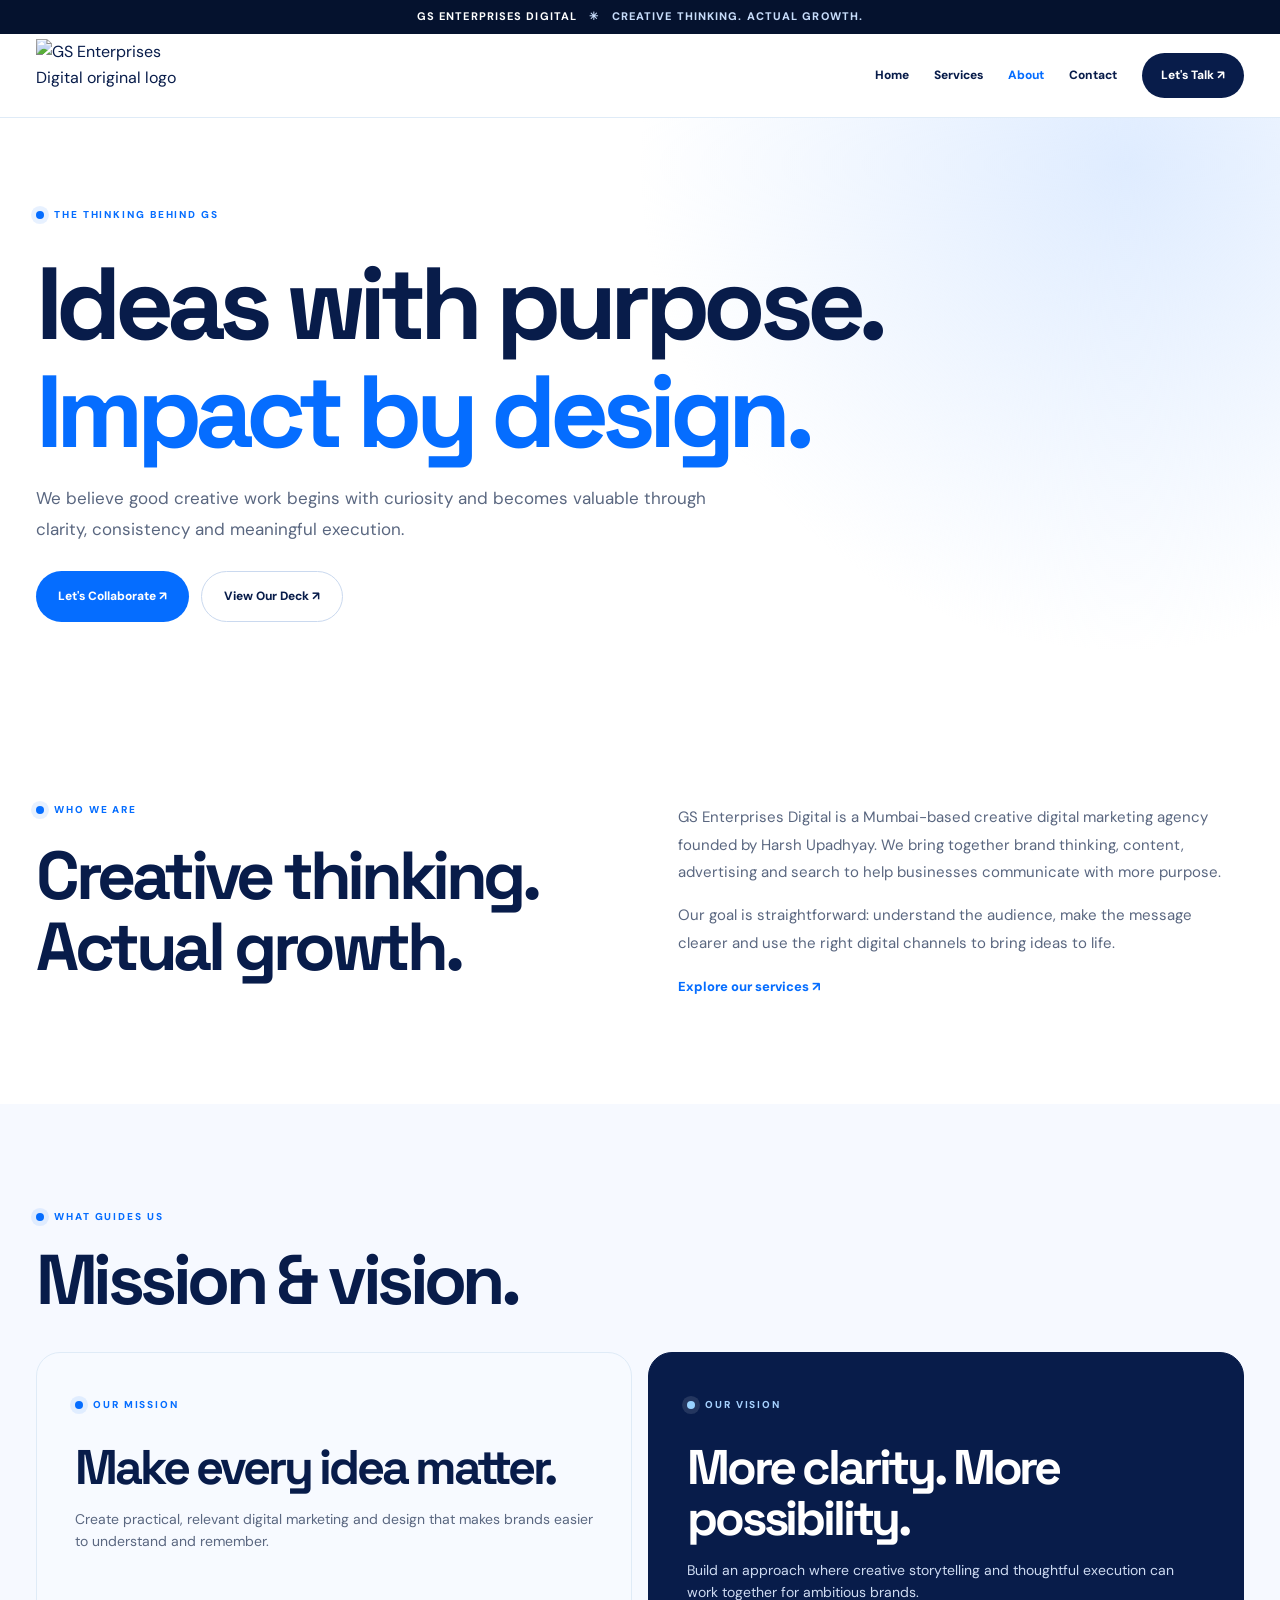
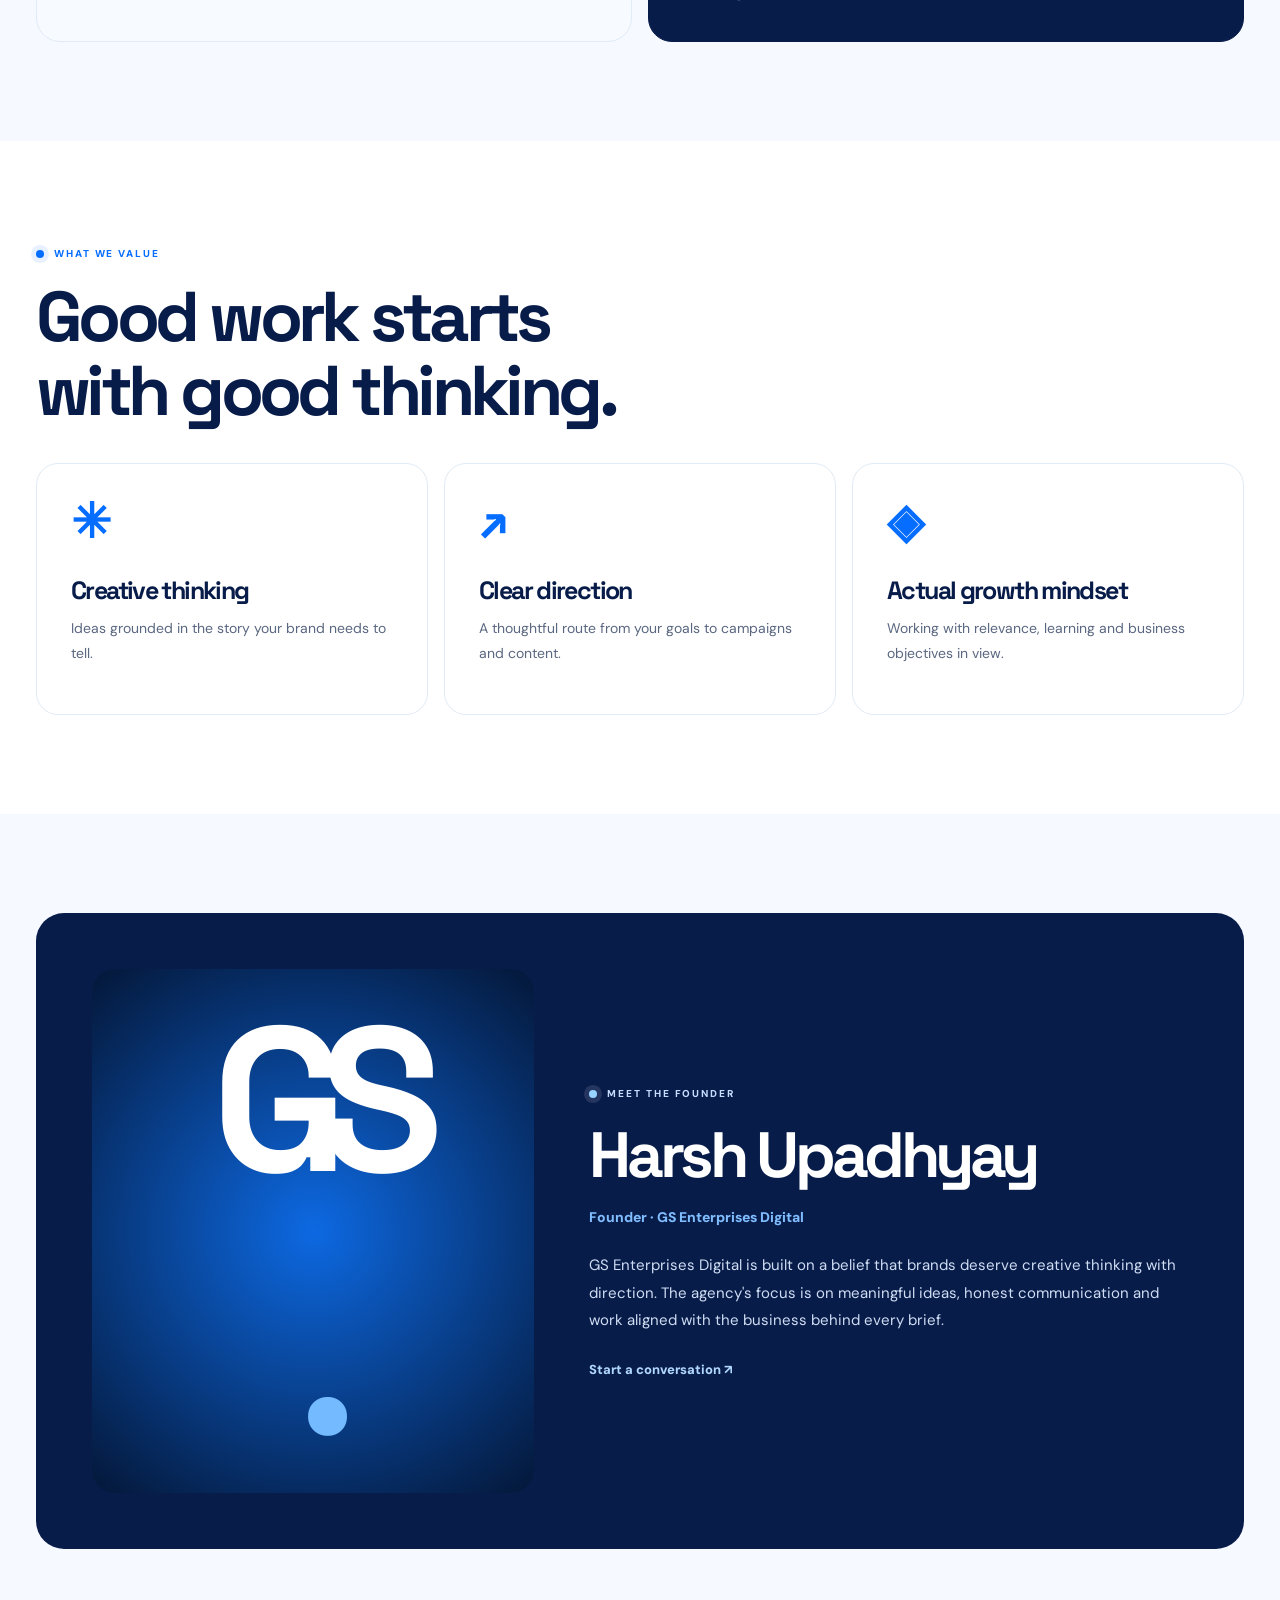
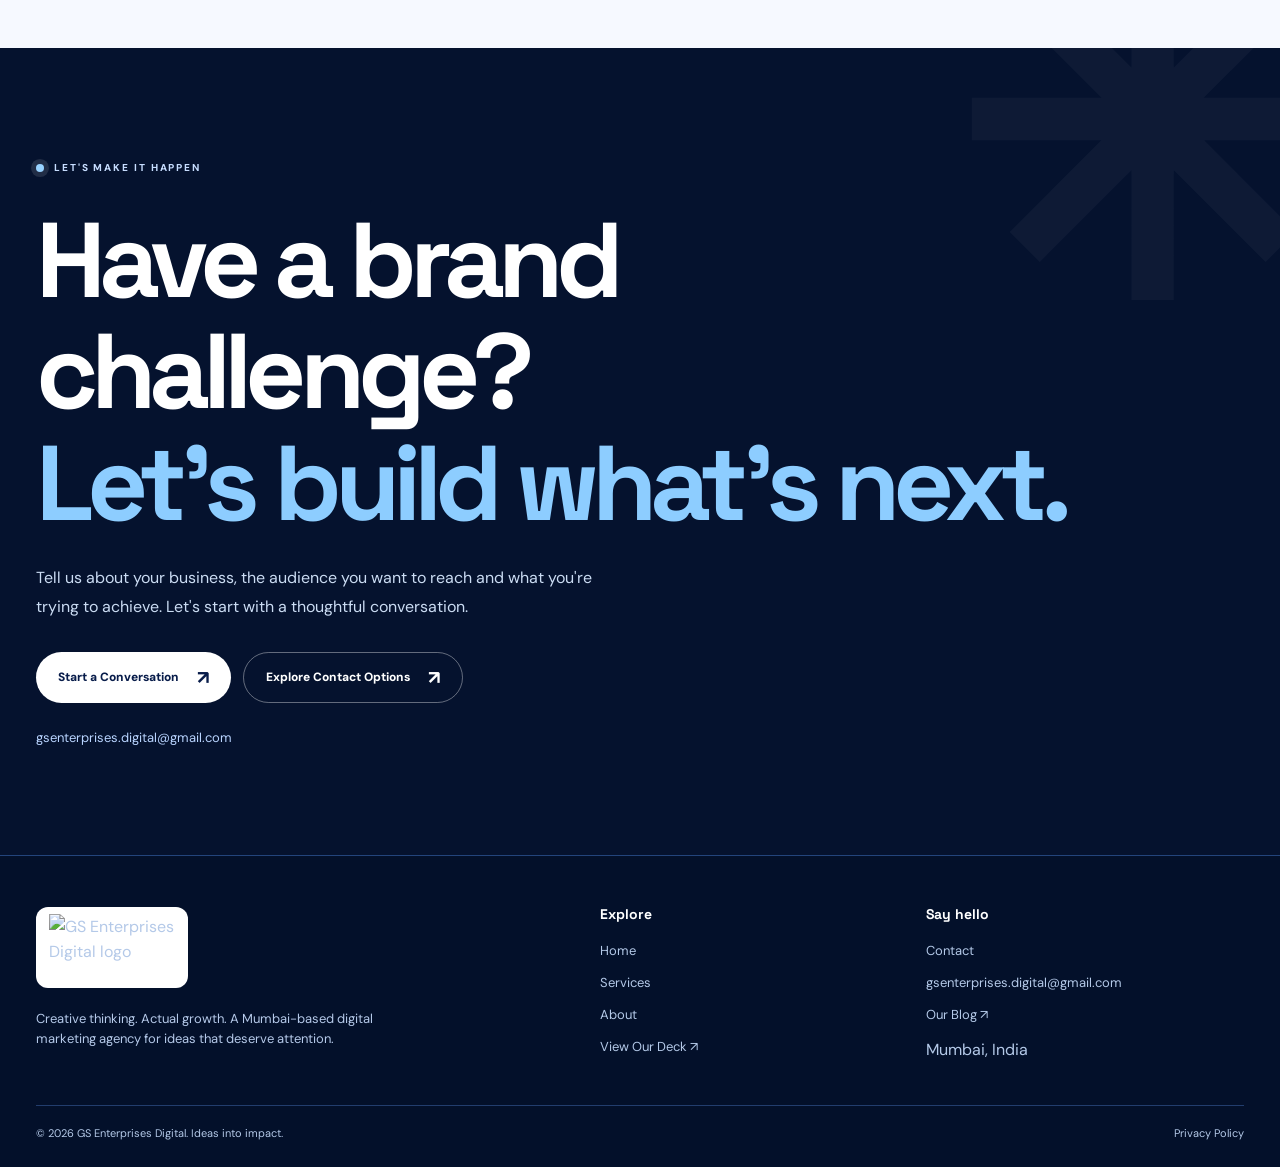
==== about.html @ ac6c7561 "Add files via upload" ====
<!doctype html><html lang="en"><head><meta charset="utf-8"><meta name="viewport" content="width=device-width,initial-scale=1"><meta name="theme-color" content="#ffffff"><meta name="color-scheme" content="light"><title>About GS Enterprises Digital | Creative Marketing Agency Mumbai</title><meta name="description" content="Meet GS Enterprises Digital, a Mumbai digital marketing agency founded by Harsh Upadhyay. Learn about our mission, values and creative approach."><link rel="canonical" href="https://gsenterprisesdigital-sudo.github.io/TESTING/about.html"><meta property="og:type" content="website"><meta property="og:site_name" content="GS Enterprises Digital"><meta property="og:title" content="About GS Enterprises Digital | Creative Marketing Agency Mumbai"><meta property="og:description" content="Meet GS Enterprises Digital, a Mumbai digital marketing agency founded by Harsh Upadhyay. Learn about our mission, values and creative approach."><meta property="og:url" content="https://gsenterprisesdigital-sudo.github.io/TESTING/about.html"><meta name="twitter:card" content="summary"><link rel="preconnect" href="https://fonts.googleapis.com"><link rel="preconnect" href="https://fonts.gstatic.com" crossorigin><style>@import url('https://fonts.googleapis.com/css2?family=DM+Sans:wght@400;500;600;700;800&family=Space+Grotesk:wght@400;500;600;700&display=swap');
:root{--navy:#081c4a;--deep:#05122e;--blue:#056dff;--cyan:#82c9ff;--mist:#f6f9ff;--line:#dfebf7;--muted:#5a6780;--white:#fff;--display:'Space Grotesk',sans-serif;--body:'DM Sans',sans-serif}
*,*::before,*::after{box-sizing:border-box}html{scroll-behavior:smooth;scroll-padding-top:95px}body{margin:0;color:var(--navy);background:#fff;font:400 16px/1.6 var(--body);overflow-x:clip}a{color:inherit;text-decoration:none}button{font:inherit;cursor:pointer}img,svg{max-width:100%}img{display:block}h1,h2,h3,h4{font-family:var(--display);line-height:1.05;letter-spacing:-.065em;margin:0}p{margin:0}.container{width:min(1216px,calc(100% - 72px));margin:auto}.skip{position:fixed;top:-90px;left:15px;padding:12px 20px;background:var(--blue);color:#fff;z-index:200}.skip:focus{top:15px}:focus-visible{outline:3px solid var(--blue);outline-offset:4px}::selection{background:#a8d6ff;color:var(--deep)}
.announcement{background:var(--deep);color:#c7dcfa;padding:8px 18px;text-align:center;font-size:11px;letter-spacing:.10em;font-weight:800}.announcement b{color:#fff}.site-header{position:sticky;top:0;z-index:80;background:#ffffffed;backdrop-filter:blur(16px);border-bottom:1px solid var(--line)}.head-inner{height:83px;display:flex;justify-content:space-between;align-items:center;gap:22px}.brand{display:inline-flex;align-items:center;flex-shrink:0}.brand img{width:142px;max-height:72px;object-fit:contain}.nav{display:flex;gap:25px;align-items:center}.nav>a{font-size:12px;font-weight:800;transition:color .2s}.nav>a:hover,.nav>a[aria-current=page]{color:var(--blue)}.nav .pill-nav{background:var(--navy);color:#fff;padding:13px 19px;border-radius:60px;white-space:nowrap}.nav .pill-nav:hover{background:var(--blue);color:#fff}.menu-toggle{display:none;align-items:center;justify-content:center;width:46px;height:46px;border:1px solid var(--line);border-radius:13px;background:#fff;color:var(--navy);font-size:27px;line-height:1}.menu-toggle .cross{display:none}.menu-toggle[aria-expanded=true] .bars{display:none}.menu-toggle[aria-expanded=true] .cross{display:inline}
.eyebrow{display:inline-flex;align-items:center;gap:10px;font-weight:800;font-size:10px;letter-spacing:.19em;text-transform:uppercase}.eyebrow::before{content:'';width:8px;height:8px;background:var(--blue);border-radius:100px;box-shadow:0 0 0 5px #056dff18}.eyebrow.light::before{background:#98d2ff;box-shadow:0 0 0 5px #ffffff1d}.eyebrow.light{color:#c7ddff}.eyebrow.blue{color:#056dff}.btn{display:inline-flex;align-items:center;justify-content:center;gap:18px;min-height:51px;padding:14px 22px;background:var(--blue);color:#fff;border-radius:60px;font-weight:800;font-size:12px;transition:transform .23s,background .23s,box-shadow .23s}.btn:hover{transform:translateY(-3px);background:var(--navy);box-shadow:0 16px 30px #005bec21}.btn.secondary{background:#fff;border:1px solid #cad9ef;color:var(--navy)}.btn.secondary:hover{background:#eaf3ff}.btn.light{background:#fff;color:var(--navy)}.btn.light:hover{background:#dcecff}.btn.outline-light{background:transparent;color:#fff;border:1px solid #ffffff60}.btn.outline-light:hover{background:#ffffff20;box-shadow:none}.arrow{font-size:19px;line-height:1}.button-row{display:flex;flex-wrap:wrap;gap:12px}.section{padding:99px 0}.section.soft{background:var(--mist)}.section.dark{background:var(--deep);color:#fff}.section-head{display:flex;justify-content:space-between;align-items:end;gap:36px;margin-bottom:34px}.section-head h2,.section-title{font-size:clamp(40px,5.5vw,75px);margin-top:15px}.section-head .descr{max-width:400px;font-size:14px;line-height:1.85;color:var(--muted)}.section-head .descr.light{color:#cbdaf3}.section-intro{font-size:16px;color:var(--muted);line-height:1.86;max-width:690px}.text-link{color:var(--blue);font-size:13px;font-weight:800;display:inline-flex;align-items:center;gap:10px}.text-link:hover{text-decoration:underline;text-underline-offset:4px}
/* Energetic agency homepage — custom GS visual language */
.hero{position:relative;padding:68px 0 0;background:#fff;overflow:hidden}.hero-topline{display:flex;align-items:center;justify-content:space-between;gap:20px;margin-bottom:19px}.hero-tag{font-size:10px;color:#687c99;text-transform:uppercase;letter-spacing:.13em;font-weight:800}.hero-h1{font-size:clamp(59px,9.55vw,144px);letter-spacing:-.095em;line-height:.94;max-width:1150px}.hero-h1 .stroke{color:transparent;-webkit-text-stroke:2px var(--navy);paint-order:stroke fill}.hero-h1 .blue{color:var(--blue)}.hero-subline{display:flex;align-items:end;justify-content:space-between;gap:35px;margin-top:35px}.hero-subline p{max-width:500px;color:var(--muted);font-size:17px;line-height:1.8}.hero-actions{display:flex;gap:10px;flex-wrap:wrap;justify-content:end}.hero-artboard{margin-top:54px;position:relative;min-height:405px;background:var(--deep);border-radius:27px 27px 0 0;padding:34px;overflow:hidden;isolation:isolate}.hero-artboard::before{content:'';position:absolute;width:570px;height:570px;right:-120px;top:-140px;border:1px solid #ffffff32;border-radius:50%;box-shadow:0 0 0 90px #ffffff04,0 0 0 175px #ffffff04;pointer-events:none}.hero-artboard::after{content:'';position:absolute;inset:0;background:linear-gradient(115deg,transparent 48%,#056dff23)}.artgrid{display:grid;grid-template-columns:1.1fr .9fr;gap:26px;position:relative;z-index:1;height:100%}.art-left{display:flex;flex-direction:column;align-items:flex-start;justify-content:space-between;min-height:333px}.art-mini{font-size:11px;color:#b5d1ff;text-transform:uppercase;letter-spacing:2px;font-weight:800}.art-heading{font:700 clamp(43px,6.8vw,98px)/.95 var(--display);letter-spacing:-.085em;color:#fff}.art-heading em{color:#77bdff;font-style:normal}.art-right{position:relative;display:flex;justify-content:center;align-items:center}.orbit-disc{position:absolute;width:min(340px,90%);aspect-ratio:1;border:1px solid #ffffff70;border-radius:50%;display:grid;place-items:center;animation:spin 23s linear infinite}.orbit-disc::before,.orbit-disc::after{content:'';position:absolute;width:18px;height:18px;border-radius:50%;background:#a2d5ff;top:14px;left:57px;box-shadow:0 0 0 8px #a2d5ff2c}.orbit-disc::after{width:9px;height:9px;top:auto;left:auto;right:25px;bottom:49px;background:#fff}.center-glyph{width:210px;aspect-ratio:1;border-radius:43px;background:linear-gradient(145deg,#fff,#d9ecff);display:grid;place-items:center;transform:rotate(-13deg);box-shadow:0 30px 80px #0006}.center-glyph span{color:var(--blue);font:700 110px/1 var(--display);letter-spacing:-.13em;transform:translateX(-8px)}.art-foot{position:absolute;z-index:2;bottom:25px;right:34px;color:#d7e8ff;font-size:10px;letter-spacing:.2em;font-weight:800;text-transform:uppercase}
.marquee{overflow:hidden;background:var(--blue);color:#fff}.marquee-track{display:flex;width:max-content;animation:marquee 35s linear infinite}.marquee-run{display:flex;align-items:center;gap:30px;padding:14px 20px;white-space:nowrap;font:700 16px var(--display);letter-spacing:-.03em}.marquee-run b{font-size:25px;color:#b0d8ff;font-weight:500}.marquee:hover .marquee-track{animation-play-state:paused}
.category-grid{display:grid;grid-template-columns:repeat(3,minmax(0,1fr));gap:15px}.category{min-height:285px;position:relative;overflow:hidden;display:flex;flex-direction:column;align-items:flex-start;justify-content:space-between;padding:29px;border:1px solid var(--line);border-radius:22px;background:#f7faff;transition:transform .25s,box-shadow .25s}.category:nth-child(2){background:#e8f2ff}.category:nth-child(3){background:#dff0ff}.category:nth-child(4){background:#081c4a;color:#fff}.category:nth-child(5){background:#ebf5ff}.category:nth-child(6){background:#0b5add;color:#fff}.category:hover{transform:translateY(-6px);box-shadow:0 20px 40px #06265816}.category .cat-index{font-size:10px;letter-spacing:.13em;text-transform:uppercase;font-weight:800;opacity:.73}.category h3{font-size:clamp(28px,2.9vw,40px);line-height:1.07;max-width:265px;margin-top:36px}.category p{font-size:13px;max-width:290px;opacity:.78;line-height:1.65;margin-top:13px}.cat-symbol{position:absolute;top:38px;right:28px;font:700 82px/1 var(--display);letter-spacing:-.12em;opacity:.12;transform:rotate(-16deg);pointer-events:none}.category .cat-bottom{display:flex;justify-content:space-between;align-items:center;width:100%;margin-top:25px;font-size:12px;font-weight:800}.category .cat-bottom i{font-style:normal;font-size:23px}
.about-feature{display:grid;grid-template-columns:.97fr 1.03fr;gap:65px;align-items:center}.about-feature h2{font-size:clamp(47px,6vw,85px);margin:18px 0 23px}.about-feature p{color:var(--muted);font-size:15px;line-height:1.85;max-width:560px}.about-feature .btn{margin-top:28px}.feature-art{min-height:485px;background:linear-gradient(138deg,#05152f,#0845b0);border-radius:28px;position:relative;overflow:hidden;display:grid;place-items:center}.feature-ring{width:350px;aspect-ratio:1;border:1px solid #ffffff60;border-radius:50%;position:absolute;box-shadow:0 0 0 72px #ffffff0a,0 0 0 143px #ffffff08}.feature-star{font:700 clamp(180px,20vw,300px)/1 var(--display);color:#fff;transform:rotate(-13deg);position:relative;z-index:1;text-shadow:18px 17px 0 #056dff}.feature-art small{position:absolute;bottom:25px;left:30px;color:#bad7ff;font-size:10px;letter-spacing:.2em;font-weight:800;text-transform:uppercase}
.why-grid{display:grid;grid-template-columns:repeat(3,1fr);gap:16px}.why-card{padding:34px;border-radius:22px;background:#fff;border:1px solid var(--line);min-height:252px}.why-card .glyph{font:700 48px/1 var(--display);color:var(--blue)}.why-card h3{font-size:25px;margin:31px 0 13px}.why-card p{font-size:14px;color:var(--muted);line-height:1.8}
.portfolio-showcase{background:var(--navy);color:#fff;border-radius:29px;padding:49px;display:grid;grid-template-columns:1.08fr .92fr;gap:45px;align-items:center}.portfolio-showcase h2{font-size:clamp(43px,5.5vw,78px);margin:18px 0 19px}.portfolio-showcase p{color:#c6dbf8;max-width:520px;font-size:15px;line-height:1.75}.portfolio-showcase .button-row{margin-top:29px}.portfolio-visual{position:relative;min-height:340px;border-radius:22px;overflow:hidden;background:radial-gradient(circle at 65% 30%,#096ff8,#05275e 75%);display:flex;align-items:center;justify-content:center}.port-sticker{position:absolute;background:#e8f3ff;color:var(--navy);border-radius:18px;padding:19px 23px;font:700 24px/1.1 var(--display);letter-spacing:-.05em;box-shadow:0 16px 40px #0005;transform:rotate(-9deg)}.port-sticker.one{left:7%;top:12%;transform:rotate(-12deg)}.port-sticker.two{right:5%;top:42%;background:#b2d7ff;transform:rotate(13deg)}.port-sticker.three{left:19%;bottom:11%;background:#fff;transform:rotate(5deg)}
.deck-strip{border:1px solid #bad7ff;border-radius:24px;background:linear-gradient(115deg,#e9f4ff,#f7faff);padding:33px 40px;display:flex;justify-content:space-between;align-items:center;gap:20px}.deck-strip h3{font-size:30px;margin:10px 0}.deck-strip p{color:var(--muted);font-size:13px}.deck-strip .btn{flex:none}
.cta{padding:106px 0;background:var(--deep);color:#fff;position:relative;overflow:hidden}.cta::after{content:'✳';font:700 470px/1 var(--display);color:#ffffff09;position:absolute;right:-60px;top:-145px;pointer-events:none}.cta .container{position:relative;z-index:1}.cta h2{font-size:clamp(52px,8.3vw,121px);max-width:1050px;margin:25px 0}.cta h2 em{font-style:normal;color:#8dcdff}.cta p{color:#cbdcf3;font-size:16px;max-width:570px;line-height:1.8}.cta .button-row{margin-top:30px}.email-text{display:block;margin-top:25px;font-size:13px;color:#b9d4ff;overflow-wrap:anywhere}.email-text:hover{text-decoration:underline}
.footer{background:#03102a;color:#b4c9e8;padding:51px 0 24px;border-top:1px solid #23447b}.footer-main{display:grid;grid-template-columns:1.3fr .7fr .8fr;gap:48px}.footer-logo{display:inline-flex;background:#fff;border-radius:12px;padding:7px 13px}.footer-logo img{width:126px;height:67px;object-fit:contain}.footer-brand p{font-size:13px;max-width:340px;margin-top:21px;color:#b5c9e9}.footer h4{color:#fff;font-size:14px;letter-spacing:0;margin-bottom:20px}.footer-links{display:flex;flex-direction:column;align-items:flex-start;gap:11px}.footer-links a{font-size:13px}.footer-links a:hover{color:#fff}.footer-bottom{border-top:1px solid #223d6d;margin-top:43px;padding-top:19px;display:flex;justify-content:space-between;gap:20px;flex-wrap:wrap;font-size:11px}.footer-bottom a:hover{color:#fff}
.page-hero{background:radial-gradient(circle at 88% 8%,#dfecff,transparent 39%),#fff;padding:83px 0 75px}.page-hero h1{font-size:clamp(60px,8vw,116px);margin:24px 0 18px;max-width:980px}.page-hero h1 em{color:var(--blue);font-style:normal}.page-hero p{font-size:17px;color:var(--muted);line-height:1.8;max-width:690px}.page-hero .button-row{margin-top:27px}.rule{height:1px;background:var(--line)}.detail-grid{display:grid;grid-template-columns:repeat(2,minmax(0,1fr));gap:16px}.detail-card{padding:36px;border:1px solid var(--line);border-radius:24px;background:#fff;display:flex;flex-direction:column;min-height:320px}.detail-card .top{display:flex;justify-content:space-between;gap:12px;align-items:start}.detail-card .icon{width:53px;height:53px;border-radius:15px;background:#e8f2ff;display:grid;place-items:center;font:700 24px var(--display);color:var(--blue)}.detail-card h2{font-size:32px;margin:26px 0 12px}.detail-card p{font-size:14px;color:var(--muted);line-height:1.8}.detail-card .deliver{display:flex;flex-wrap:wrap;gap:7px;margin:18px 0 26px}.detail-card .deliver span{padding:6px 10px;background:#f2f7ff;border:1px solid #e1ebf9;border-radius:30px;font-size:11px;font-weight:700;color:#496281}.detail-card .text-link{margin-top:auto;border-top:1px solid var(--line);padding-top:15px;justify-content:space-between}.story-layout{display:grid;grid-template-columns:1fr 1fr;gap:75px;align-items:center}.story-layout h2{font-size:clamp(43px,5.3vw,76px);margin:18px 0 23px}.story-layout p{color:var(--muted);font-size:15px;line-height:1.85;margin:0 0 15px}.mission-grid{display:grid;grid-template-columns:repeat(2,1fr);gap:16px}.mission{border:1px solid var(--line);border-radius:24px;padding:38px;background:#f7faff;min-height:280px}.mission.dark{background:var(--navy);color:#fff;border-color:var(--navy)}.mission .eyebrow{color:var(--blue)}.mission.dark .eyebrow{color:#a6d1ff}.mission h3{font-size:clamp(33px,3.8vw,51px);margin:25px 0 15px}.mission p{font-size:14px;color:var(--muted)}.mission.dark p{color:#cedbf2}.founder-panel{background:var(--navy);color:#fff;border-radius:28px;padding:56px;display:grid;grid-template-columns:.85fr 1.15fr;gap:55px;align-items:center}.founder-monogram{min-height:300px;border-radius:23px;background:radial-gradient(circle,#0d69e2,#041738);display:grid;place-items:center;font:700 clamp(120px,16vw,210px) var(--display);letter-spacing:-.14em;color:#fff}.founder-panel h2{font-size:clamp(44px,5vw,70px);margin:16px 0}.founder-panel p{color:#cfddf3;font-size:15px;line-height:1.85}.founder-panel .founder-role{color:#80bdff;font-size:14px;font-weight:800;margin:0 0 21px}.founder-panel .text-link{color:#b0d7ff;margin-top:25px}.contact-split{display:grid;grid-template-columns:1fr 1fr;gap:19px}.email-panel{border-radius:26px;padding:42px;background:var(--navy);color:#fff;min-height:320px;display:flex;flex-direction:column;justify-content:space-between;overflow:hidden;position:relative}.email-panel::after{content:'@';position:absolute;right:-5px;top:-45px;color:#ffffff09;font:700 300px var(--display);pointer-events:none}.email-panel>*{position:relative;z-index:1}.email-panel h2{font-size:clamp(30px,3.2vw,47px);overflow-wrap:anywhere;margin:20px 0}.email-panel p{color:#d1dff4;font-size:14px}.guide-panel{border-radius:26px;padding:42px;border:1px solid var(--line);background:#f7faff}.guide-panel h2{font-size:34px;margin-bottom:21px}.guide-panel p{font-size:14px;color:var(--muted);line-height:1.8;margin-bottom:15px}.guide-panel .guide-item{border-top:1px solid var(--line);padding:13px 0;font-size:14px;font-weight:700}.policy{max-width:880px;margin:auto}.policy h2{font-size:30px;margin:40px 0 13px}.policy p,.policy li{font-size:15px;line-height:1.85;color:var(--muted)}.policy a{color:var(--blue);text-decoration:underline}.policy ul{padding-left:22px}
.reveal{opacity:1;transform:none}.js-enabled .reveal{opacity:0;transform:translateY(20px);transition:opacity .68s ease,transform .68s ease}.js-enabled .reveal.is-visible{opacity:1;transform:none}@keyframes spin{to{transform:rotate(360deg)}}@keyframes marquee{to{transform:translateX(-50%)}}
@media(max-width:1050px){.nav{gap:15px}.nav>a{font-size:11px}.hero-h1{font-size:clamp(65px,9vw,115px)}.about-feature{gap:35px}.portfolio-showcase{gap:22px}}
@media(max-width:900px){.head-inner{height:75px}.brand img{width:119px;max-height:65px}.menu-toggle{display:flex}.nav{display:none;position:absolute;top:75px;left:0;right:0;background:#fff;border-bottom:1px solid var(--line);box-shadow:0 14px 35px #081c4a1c;padding:18px 25px 23px;flex-direction:column;align-items:stretch;gap:0}.nav.open{display:flex}.nav>a{font-size:14px;padding:13px 9px}.nav .pill-nav{text-align:center;margin-top:10px}.hero-subline{align-items:flex-start;flex-direction:column}.hero-actions{justify-content:flex-start}.category-grid{grid-template-columns:repeat(2,1fr)}.about-feature,.story-layout{grid-template-columns:1fr}.feature-art{min-height:350px}.footer-main{grid-template-columns:1fr 1fr}.footer-brand{grid-column:1/-1}.portfolio-showcase{grid-template-columns:1fr}.portfolio-visual{min-height:290px}.founder-panel{grid-template-columns:1fr}.founder-monogram{min-height:220px}.section{padding:77px 0}}
@media(max-width:620px){.container{width:calc(100% - 34px)}.announcement{font-size:9px;letter-spacing:.05em}.hero{padding-top:55px}.hero-topline{align-items:start}.hero-tag{font-size:9px;text-align:right}.hero-h1{font-size:clamp(49px,12.2vw,78px);letter-spacing:-.09em}.hero-h1 .stroke{-webkit-text-stroke:1.1px var(--navy)}.hero-subline p{font-size:15px}.hero-artboard{margin-top:38px;min-height:350px;padding:26px;border-radius:23px 23px 0 0}.artgrid{grid-template-columns:1fr}.art-left{min-height:290px}.art-right{position:absolute;inset:0;opacity:.28;pointer-events:none}.center-glyph{width:160px}.center-glyph span{font-size:85px}.art-heading{font-size:clamp(49px,12vw,76px)}.art-foot{right:25px}.section-head{display:block}.section-head .descr{margin-top:19px}.section-head h2,.section-title{font-size:clamp(39px,10vw,57px)}.category-grid,.why-grid,.detail-grid,.mission-grid,.contact-split{grid-template-columns:1fr}.category{min-height:240px}.why-card{min-height:220px}.about-feature h2{font-size:clamp(43px,11vw,65px)}.feature-art{min-height:280px}.portfolio-showcase{padding:28px}.portfolio-showcase h2{font-size:clamp(42px,10vw,62px)}.deck-strip{padding:27px;display:block}.deck-strip .btn{margin-top:20px}.cta{padding:79px 0}.cta h2{font-size:clamp(49px,11.5vw,78px)}.cta::after{font-size:270px;top:-30px}.footer-main{grid-template-columns:1fr;gap:32px}.footer-brand{grid-column:auto}.page-hero{padding:63px 0}.page-hero h1{font-size:clamp(49px,12vw,75px)}.detail-card,.mission{padding:27px;min-height:unset}.founder-panel,.email-panel,.guide-panel{padding:29px}.founder-monogram{font-size:145px}.button-row .btn{width:100%}.marquee-run{font-size:13px}}
@media(prefers-reduced-motion:reduce){*,*::before,*::after{scroll-behavior:auto!important;animation:none!important;transition:none!important}.js-enabled .reveal{opacity:1!important;transform:none!important}}
@media print{.announcement,.site-header,.marquee,.cta,.footer,.hero-artboard,.feature-art,.portfolio-visual{display:none!important}.section{padding:25px 0}.reveal,.js-enabled .reveal{opacity:1!important;transform:none!important}}
</style><script type="application/ld+json">{"@context": "https://schema.org", "@type": "WebPage", "name": "About GS Enterprises Digital | Creative Marketing Agency Mumbai", "url": "https://gsenterprisesdigital-sudo.github.io/TESTING/about.html", "about": {"@type": "Organization", "name": "GS Enterprises Digital", "founder": {"@type": "Person", "name": "Harsh Upadhyay"}, "email": "gsenterprises.digital@gmail.com", "address": {"@type": "PostalAddress", "addressLocality": "Mumbai", "addressCountry": "IN"}}}</script></head><body><a class="skip" href="#main">Skip to content</a><div class="announcement"><b>GS ENTERPRISES DIGITAL</b> &nbsp; ✳ &nbsp; CREATIVE THINKING. ACTUAL GROWTH.</div><header class="site-header"><div class="container head-inner"><a class="brand" href="index.html" aria-label="GS Enterprises Digital homepage"><img src="gs-logo.webp" alt="GS Enterprises Digital original logo" width="142" height="72"></a><button type="button" class="menu-toggle" aria-label="Open menu" aria-controls="main-nav" aria-expanded="false"><span class="bars" aria-hidden="true">☰</span><span class="cross" aria-hidden="true">×</span></button><nav class="nav" id="main-nav" aria-label="Main navigation"><a href="index.html">Home</a><a href="services.html">Services</a><a href="about.html" aria-current="page">About</a><a href="contact.html">Contact</a><a class="pill-nav" href="mailto:gsenterprises.digital@gmail.com?subject=Let%20us%20collaborate%20%7C%20GS%20Enterprises%20Digital&body=Hello%20GS%20Enterprises%20Digital%2C%0A%0AI%20would%20like%20to%20discuss%20a%20project.%0A%0ABusiness%20/%20brand%3A%0AService%20needed%3A%0AProject%20goals%3A%0A%0AThank%20you.">Let's Talk ↗</a></nav></div></header><main id="main"><section class="page-hero"><div class="container"><span class="eyebrow blue">THE THINKING BEHIND GS</span><h1>Ideas with purpose.<br><em>Impact by design.</em></h1><p>We believe good creative work begins with curiosity and becomes valuable through clarity, consistency and meaningful execution.</p><div class="button-row"><a class="btn" href="mailto:gsenterprises.digital@gmail.com?subject=Let%20us%20collaborate%20%7C%20GS%20Enterprises%20Digital&body=Hello%20GS%20Enterprises%20Digital%2C%0A%0AI%20would%20like%20to%20discuss%20a%20project.%0A%0ABusiness%20/%20brand%3A%0AService%20needed%3A%0AProject%20goals%3A%0A%0AThank%20you.">Let's Collaborate ↗</a><a class="btn secondary" href="https://drive.google.com/drive/folders/18ghTHgUfqfgB1hrkVBEHju1pK_6SHoc3" target="_blank" rel="noopener noreferrer">View Our Deck ↗</a></div></div></section><section class="section"><div class="container story-layout"><div class="reveal"><span class="eyebrow blue">WHO WE ARE</span><h2>Creative thinking. Actual growth.</h2></div><div class="reveal"><p>GS Enterprises Digital is a Mumbai-based creative digital marketing agency founded by Harsh Upadhyay. We bring together brand thinking, content, advertising and search to help businesses communicate with more purpose.</p><p>Our goal is straightforward: understand the audience, make the message clearer and use the right digital channels to bring ideas to life.</p><a class="text-link" href="services.html">Explore our services ↗</a></div></div></section><section class="section soft"><div class="container"><div class="section-head reveal"><div><span class="eyebrow blue">WHAT GUIDES US</span><h2>Mission & vision.</h2></div></div><div class="mission-grid"><div class="mission reveal"><span class="eyebrow blue">OUR MISSION</span><h3>Make every idea matter.</h3><p>Create practical, relevant digital marketing and design that makes brands easier to understand and remember.</p></div><div class="mission dark reveal"><span class="eyebrow light">OUR VISION</span><h3>More clarity. More possibility.</h3><p>Build an approach where creative storytelling and thoughtful execution can work together for ambitious brands.</p></div></div></div></section><section class="section"><div class="container"><div class="section-head reveal"><div><span class="eyebrow blue">WHAT WE VALUE</span><h2>Good work starts<br>with good thinking.</h2></div></div><div class="why-grid"><article class="why-card reveal"><span class="glyph" aria-hidden="true">✳</span><h3>Creative thinking</h3><p>Ideas grounded in the story your brand needs to tell.</p></article><article class="why-card reveal"><span class="glyph" aria-hidden="true">↗</span><h3>Clear direction</h3><p>A thoughtful route from your goals to campaigns and content.</p></article><article class="why-card reveal"><span class="glyph" aria-hidden="true">◈</span><h3>Actual growth mindset</h3><p>Working with relevance, learning and business objectives in view.</p></article></div></div></section><section class="section soft"><div class="container"><div class="founder-panel reveal"><div class="founder-monogram" aria-label="GS graphic artwork">GS<span style="color:#74baff">.</span></div><div><span class="eyebrow light">MEET THE FOUNDER</span><h2>Harsh Upadhyay</h2><p class="founder-role">Founder · GS Enterprises Digital</p><p>GS Enterprises Digital is built on a belief that brands deserve creative thinking with direction. The agency's focus is on meaningful ideas, honest communication and work aligned with the business behind every brief.</p><a class="text-link" href="mailto:gsenterprises.digital@gmail.com?subject=Connect%20with%20Harsh%20Upadhyay%20%7C%20GS%20Enterprises%20Digital&body=Hello%20GS%20Enterprises%20Digital%2C%0A%0AI%20would%20like%20to%20discuss%20a%20project.%0A%0ABusiness%20/%20brand%3A%0AService%20needed%3A%0AProject%20goals%3A%0A%0AThank%20you.">Start a conversation ↗</a></div></div></div></section><section class="cta"><div class="container"><span class="eyebrow light">LET'S MAKE IT HAPPEN</span><h2>Have a brand challenge?<br><em>Let's build what's next.</em></h2><p>Tell us about your business, the audience you want to reach and what you're trying to achieve. Let's start with a thoughtful conversation.</p><div class="button-row"><a class="btn light" href="mailto:gsenterprises.digital@gmail.com?subject=Start%20a%20creative%20project%20%7C%20GS%20Enterprises%20Digital&body=Hello%20GS%20Enterprises%20Digital%2C%0A%0AI%20would%20like%20to%20discuss%20a%20project.%0A%0ABusiness%20/%20brand%3A%0AService%20needed%3A%0AProject%20goals%3A%0A%0AThank%20you.">Start a Conversation <span class="arrow">↗</span></a><a class="btn outline-light" href="contact.html">Explore Contact Options <span class="arrow">↗</span></a></div><a class="email-text" href="mailto:gsenterprises.digital@gmail.com">gsenterprises.digital@gmail.com</a></div></section></main><footer class="footer"><div class="container"><div class="footer-main"><div class="footer-brand"><a class="footer-logo" href="index.html"><img src="gs-logo.webp" alt="GS Enterprises Digital logo" width="126" height="67" loading="lazy"></a><p>Creative thinking. Actual growth. A Mumbai-based digital marketing agency for ideas that deserve attention.</p></div><div><h4>Explore</h4><div class="footer-links"><a href="index.html">Home</a><a href="services.html">Services</a><a href="about.html">About</a><a href="https://drive.google.com/drive/folders/18ghTHgUfqfgB1hrkVBEHju1pK_6SHoc3" target="_blank" rel="noopener noreferrer">View Our Deck ↗</a></div></div><div><h4>Say hello</h4><div class="footer-links"><a href="contact.html">Contact</a><a href="mailto:gsenterprises.digital@gmail.com">gsenterprises.digital@gmail.com</a><a href="https://gsenterprisesdigital.blogspot.com/" target="_blank" rel="noopener noreferrer">Our Blog ↗</a><span>Mumbai, India</span></div></div></div><div class="footer-bottom"><span>© 2026 GS Enterprises Digital. Ideas into impact.</span><a href="privacy.html">Privacy Policy</a></div></div></footer><script>(()=>{const toggle=document.querySelector('.menu-toggle'),nav=document.querySelector('.nav'),head=document.querySelector('.site-header');if(toggle&&nav){const close=()=>{toggle.setAttribute('aria-expanded','false');toggle.setAttribute('aria-label','Open menu');nav.classList.remove('open')};toggle.addEventListener('click',()=>{const opening=toggle.getAttribute('aria-expanded')!=='true';toggle.setAttribute('aria-expanded',String(opening));toggle.setAttribute('aria-label',opening?'Close menu':'Open menu');nav.classList.toggle('open',opening)});nav.querySelectorAll('a').forEach(a=>a.addEventListener('click',close));document.addEventListener('keydown',e=>{if(e.key==='Escape')close()});document.addEventListener('click',e=>{if(!head.contains(e.target))close()});window.addEventListener('resize',()=>{if(window.innerWidth>900)close()})}if('IntersectionObserver' in window&&!matchMedia('(prefers-reduced-motion: reduce)').matches){const items=[...document.querySelectorAll('.reveal')];const observer=new IntersectionObserver(entries=>{entries.forEach(e=>{if(e.isIntersecting){e.target.classList.add('is-visible');observer.unobserve(e.target)}})},{threshold:0.06,rootMargin:'0px 0px 35px 0px'});items.forEach(e=>observer.observe(e));document.documentElement.classList.add('js-enabled')}})();</script></body></html>
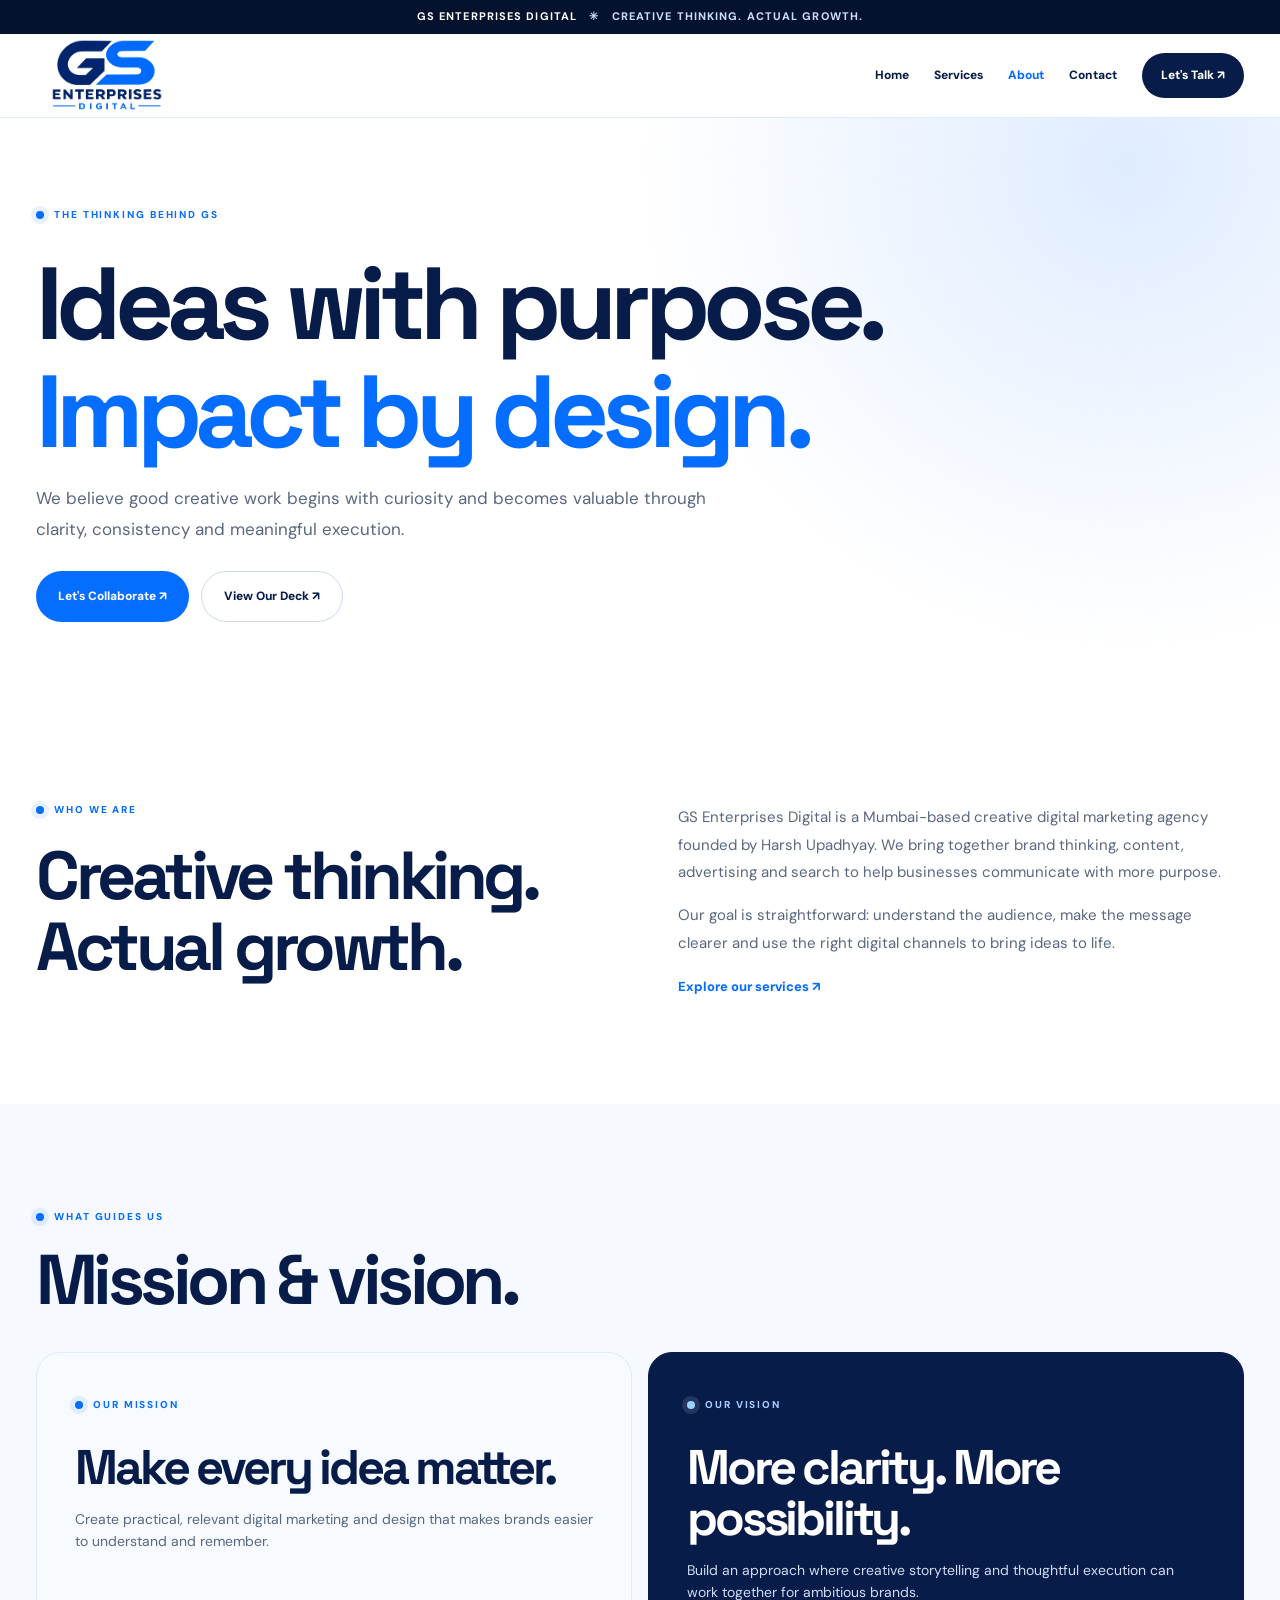
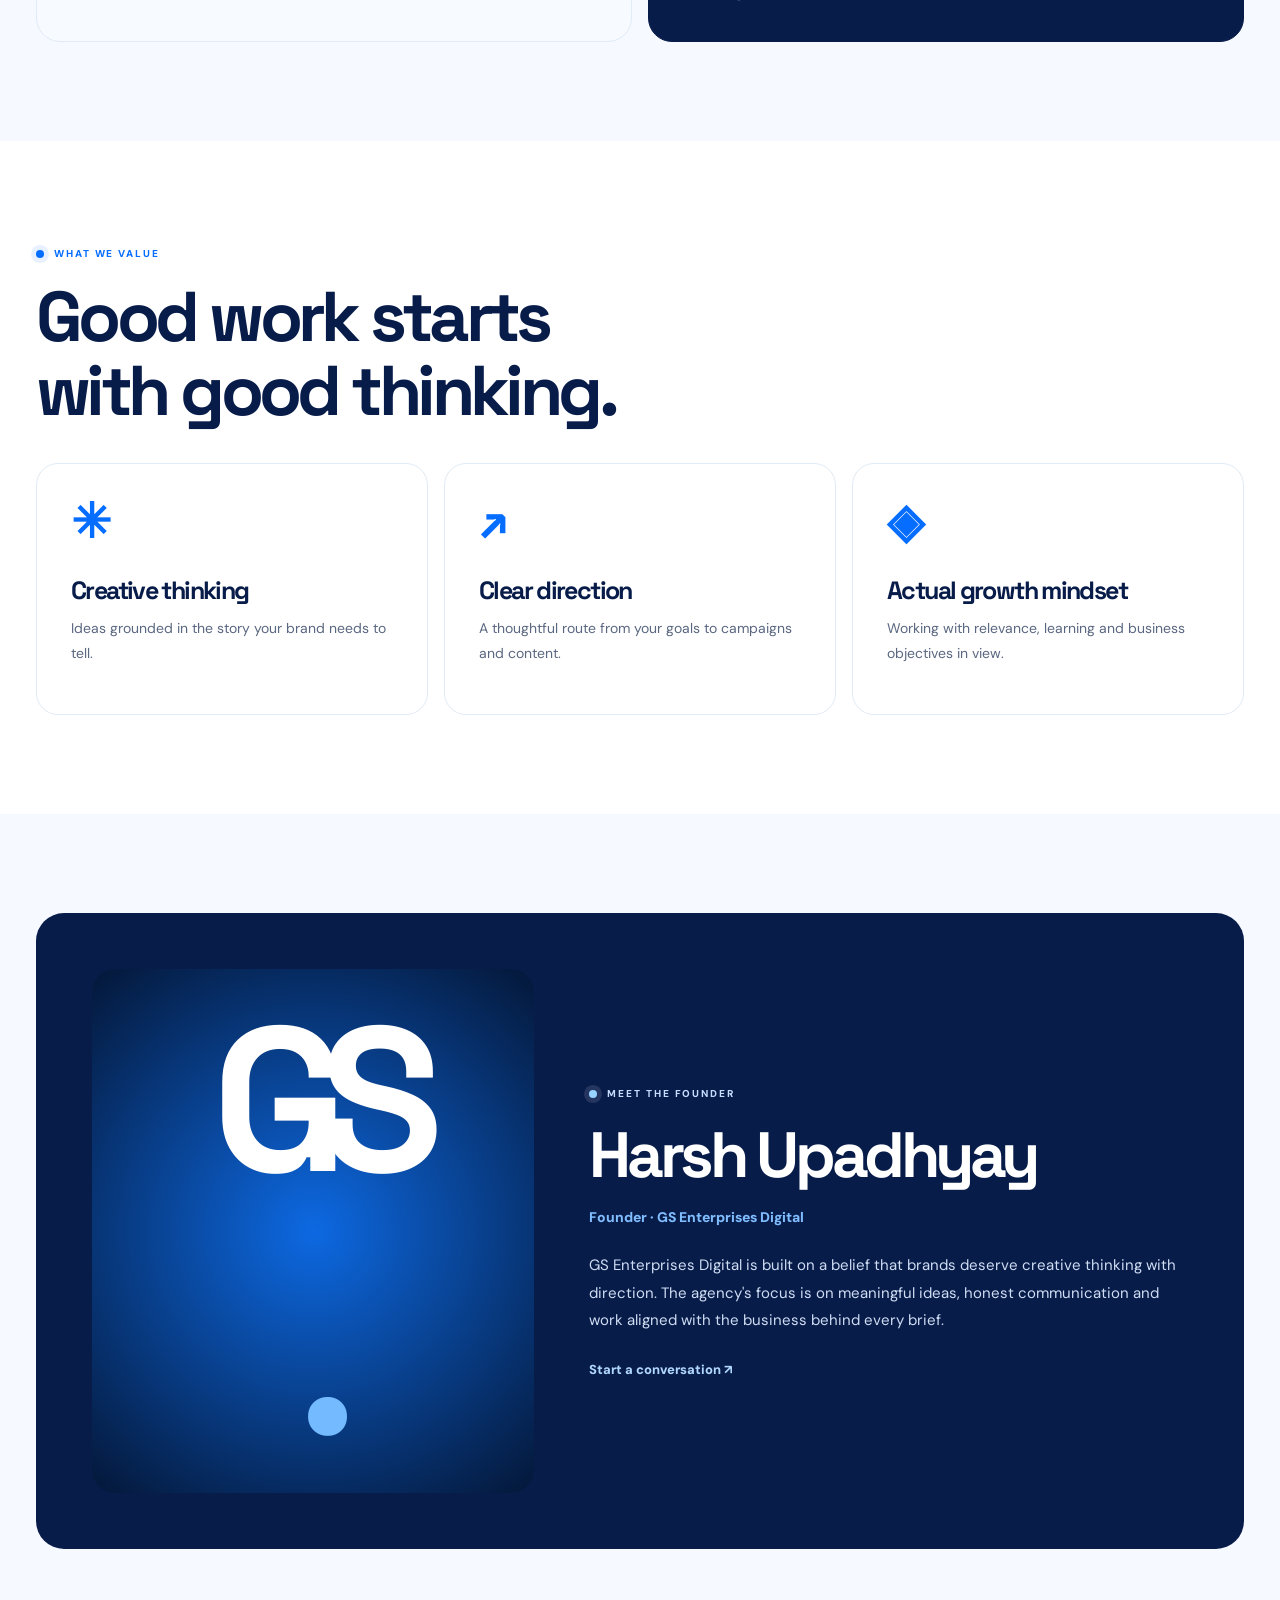
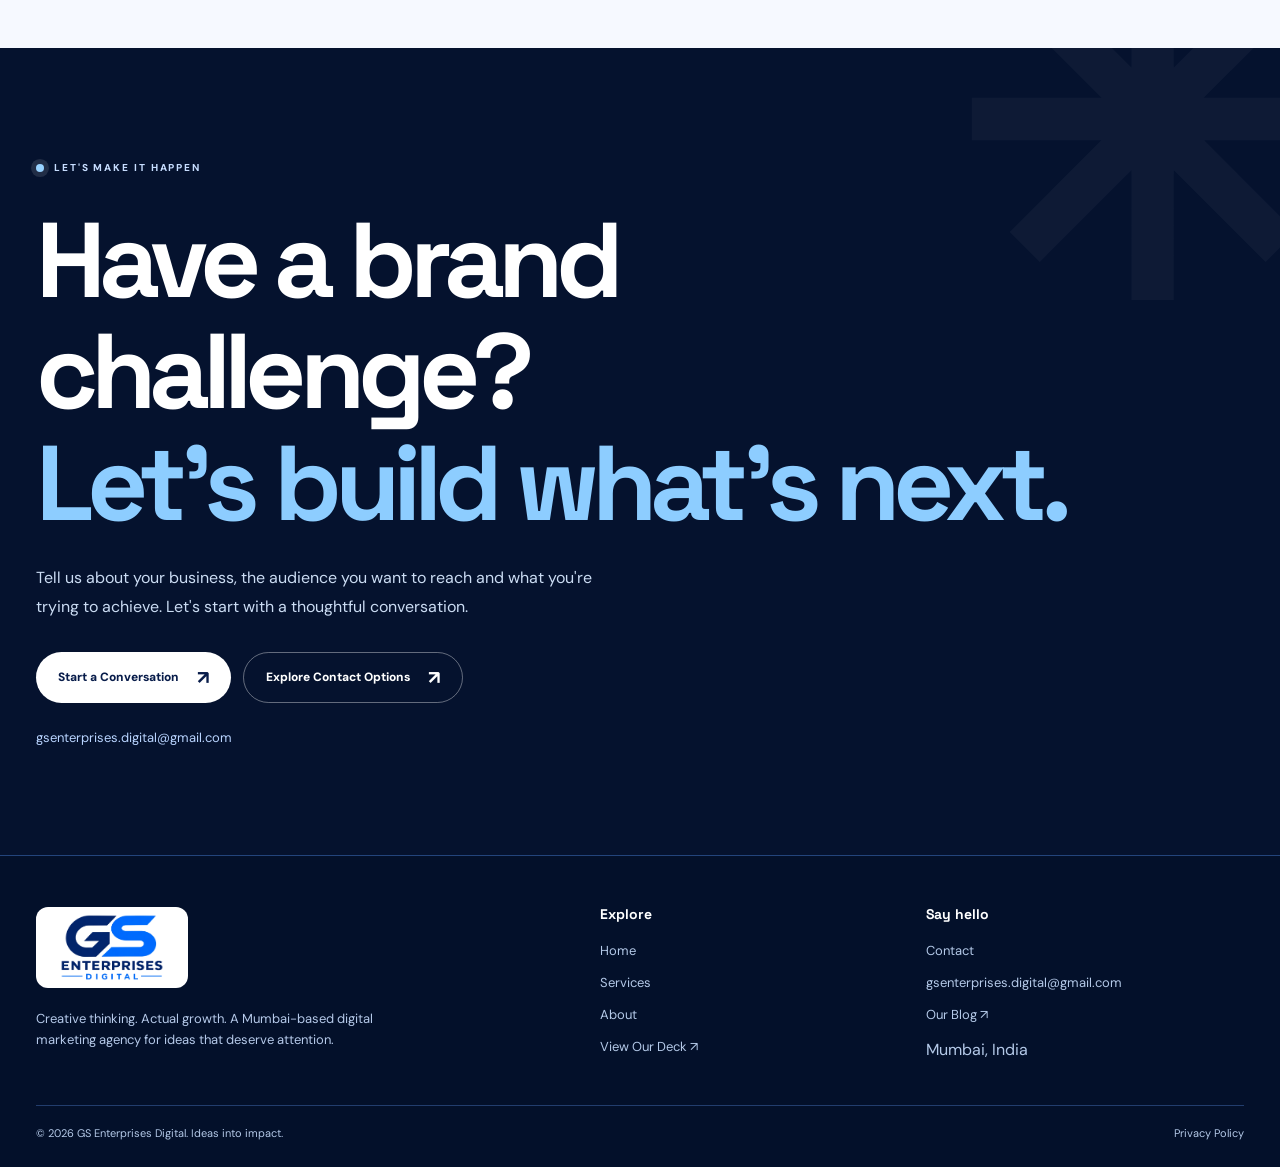
==== commit 32a71664: "Update about.html" ====
--- a/about.html
+++ b/about.html
@@ -20,4 +20,4 @@
 @media(max-width:620px){.container{width:calc(100% - 34px)}.announcement{font-size:9px;letter-spacing:.05em}.hero{padding-top:55px}.hero-topline{align-items:start}.hero-tag{font-size:9px;text-align:right}.hero-h1{font-size:clamp(49px,12.2vw,78px);letter-spacing:-.09em}.hero-h1 .stroke{-webkit-text-stroke:1.1px var(--navy)}.hero-subline p{font-size:15px}.hero-artboard{margin-top:38px;min-height:350px;padding:26px;border-radius:23px 23px 0 0}.artgrid{grid-template-columns:1fr}.art-left{min-height:290px}.art-right{position:absolute;inset:0;opacity:.28;pointer-events:none}.center-glyph{width:160px}.center-glyph span{font-size:85px}.art-heading{font-size:clamp(49px,12vw,76px)}.art-foot{right:25px}.section-head{display:block}.section-head .descr{margin-top:19px}.section-head h2,.section-title{font-size:clamp(39px,10vw,57px)}.category-grid,.why-grid,.detail-grid,.mission-grid,.contact-split{grid-template-columns:1fr}.category{min-height:240px}.why-card{min-height:220px}.about-feature h2{font-size:clamp(43px,11vw,65px)}.feature-art{min-height:280px}.portfolio-showcase{padding:28px}.portfolio-showcase h2{font-size:clamp(42px,10vw,62px)}.deck-strip{padding:27px;display:block}.deck-strip .btn{margin-top:20px}.cta{padding:79px 0}.cta h2{font-size:clamp(49px,11.5vw,78px)}.cta::after{font-size:270px;top:-30px}.footer-main{grid-template-columns:1fr;gap:32px}.footer-brand{grid-column:auto}.page-hero{padding:63px 0}.page-hero h1{font-size:clamp(49px,12vw,75px)}.detail-card,.mission{padding:27px;min-height:unset}.founder-panel,.email-panel,.guide-panel{padding:29px}.founder-monogram{font-size:145px}.button-row .btn{width:100%}.marquee-run{font-size:13px}}
 @media(prefers-reduced-motion:reduce){*,*::before,*::after{scroll-behavior:auto!important;animation:none!important;transition:none!important}.js-enabled .reveal{opacity:1!important;transform:none!important}}
 @media print{.announcement,.site-header,.marquee,.cta,.footer,.hero-artboard,.feature-art,.portfolio-visual{display:none!important}.section{padding:25px 0}.reveal,.js-enabled .reveal{opacity:1!important;transform:none!important}}
-</style><script type="application/ld+json">{"@context": "https://schema.org", "@type": "WebPage", "name": "About GS Enterprises Digital | Creative Marketing Agency Mumbai", "url": "https://gsenterprisesdigital-sudo.github.io/TESTING/about.html", "about": {"@type": "Organization", "name": "GS Enterprises Digital", "founder": {"@type": "Person", "name": "Harsh Upadhyay"}, "email": "gsenterprises.digital@gmail.com", "address": {"@type": "PostalAddress", "addressLocality": "Mumbai", "addressCountry": "IN"}}}</script></head><body><a class="skip" href="#main">Skip to content</a><div class="announcement"><b>GS ENTERPRISES DIGITAL</b> &nbsp; ✳ &nbsp; CREATIVE THINKING. ACTUAL GROWTH.</div><header class="site-header"><div class="container head-inner"><a class="brand" href="index.html" aria-label="GS Enterprises Digital homepage"><img src="gs-logo.webp" alt="GS Enterprises Digital original logo" width="142" height="72"></a><button type="button" class="menu-toggle" aria-label="Open menu" aria-controls="main-nav" aria-expanded="false"><span class="bars" aria-hidden="true">☰</span><span class="cross" aria-hidden="true">×</span></button><nav class="nav" id="main-nav" aria-label="Main navigation"><a href="index.html">Home</a><a href="services.html">Services</a><a href="about.html" aria-current="page">About</a><a href="contact.html">Contact</a><a class="pill-nav" href="mailto:gsenterprises.digital@gmail.com?subject=Let%20us%20collaborate%20%7C%20GS%20Enterprises%20Digital&body=Hello%20GS%20Enterprises%20Digital%2C%0A%0AI%20would%20like%20to%20discuss%20a%20project.%0A%0ABusiness%20/%20brand%3A%0AService%20needed%3A%0AProject%20goals%3A%0A%0AThank%20you.">Let's Talk ↗</a></nav></div></header><main id="main"><section class="page-hero"><div class="container"><span class="eyebrow blue">THE THINKING BEHIND GS</span><h1>Ideas with purpose.<br><em>Impact by design.</em></h1><p>We believe good creative work begins with curiosity and becomes valuable through clarity, consistency and meaningful execution.</p><div class="button-row"><a class="btn" href="mailto:gsenterprises.digital@gmail.com?subject=Let%20us%20collaborate%20%7C%20GS%20Enterprises%20Digital&body=Hello%20GS%20Enterprises%20Digital%2C%0A%0AI%20would%20like%20to%20discuss%20a%20project.%0A%0ABusiness%20/%20brand%3A%0AService%20needed%3A%0AProject%20goals%3A%0A%0AThank%20you.">Let's Collaborate ↗</a><a class="btn secondary" href="https://drive.google.com/drive/folders/18ghTHgUfqfgB1hrkVBEHju1pK_6SHoc3" target="_blank" rel="noopener noreferrer">View Our Deck ↗</a></div></div></section><section class="section"><div class="container story-layout"><div class="reveal"><span class="eyebrow blue">WHO WE ARE</span><h2>Creative thinking. Actual growth.</h2></div><div class="reveal"><p>GS Enterprises Digital is a Mumbai-based creative digital marketing agency founded by Harsh Upadhyay. We bring together brand thinking, content, advertising and search to help businesses communicate with more purpose.</p><p>Our goal is straightforward: understand the audience, make the message clearer and use the right digital channels to bring ideas to life.</p><a class="text-link" href="services.html">Explore our services ↗</a></div></div></section><section class="section soft"><div class="container"><div class="section-head reveal"><div><span class="eyebrow blue">WHAT GUIDES US</span><h2>Mission & vision.</h2></div></div><div class="mission-grid"><div class="mission reveal"><span class="eyebrow blue">OUR MISSION</span><h3>Make every idea matter.</h3><p>Create practical, relevant digital marketing and design that makes brands easier to understand and remember.</p></div><div class="mission dark reveal"><span class="eyebrow light">OUR VISION</span><h3>More clarity. More possibility.</h3><p>Build an approach where creative storytelling and thoughtful execution can work together for ambitious brands.</p></div></div></div></section><section class="section"><div class="container"><div class="section-head reveal"><div><span class="eyebrow blue">WHAT WE VALUE</span><h2>Good work starts<br>with good thinking.</h2></div></div><div class="why-grid"><article class="why-card reveal"><span class="glyph" aria-hidden="true">✳</span><h3>Creative thinking</h3><p>Ideas grounded in the story your brand needs to tell.</p></article><article class="why-card reveal"><span class="glyph" aria-hidden="true">↗</span><h3>Clear direction</h3><p>A thoughtful route from your goals to campaigns and content.</p></article><article class="why-card reveal"><span class="glyph" aria-hidden="true">◈</span><h3>Actual growth mindset</h3><p>Working with relevance, learning and business objectives in view.</p></article></div></div></section><section class="section soft"><div class="container"><div class="founder-panel reveal"><div class="founder-monogram" aria-label="GS graphic artwork">GS<span style="color:#74baff">.</span></div><div><span class="eyebrow light">MEET THE FOUNDER</span><h2>Harsh Upadhyay</h2><p class="founder-role">Founder · GS Enterprises Digital</p><p>GS Enterprises Digital is built on a belief that brands deserve creative thinking with direction. The agency's focus is on meaningful ideas, honest communication and work aligned with the business behind every brief.</p><a class="text-link" href="mailto:gsenterprises.digital@gmail.com?subject=Connect%20with%20Harsh%20Upadhyay%20%7C%20GS%20Enterprises%20Digital&body=Hello%20GS%20Enterprises%20Digital%2C%0A%0AI%20would%20like%20to%20discuss%20a%20project.%0A%0ABusiness%20/%20brand%3A%0AService%20needed%3A%0AProject%20goals%3A%0A%0AThank%20you.">Start a conversation ↗</a></div></div></div></section><section class="cta"><div class="container"><span class="eyebrow light">LET'S MAKE IT HAPPEN</span><h2>Have a brand challenge?<br><em>Let's build what's next.</em></h2><p>Tell us about your business, the audience you want to reach and what you're trying to achieve. Let's start with a thoughtful conversation.</p><div class="button-row"><a class="btn light" href="mailto:gsenterprises.digital@gmail.com?subject=Start%20a%20creative%20project%20%7C%20GS%20Enterprises%20Digital&body=Hello%20GS%20Enterprises%20Digital%2C%0A%0AI%20would%20like%20to%20discuss%20a%20project.%0A%0ABusiness%20/%20brand%3A%0AService%20needed%3A%0AProject%20goals%3A%0A%0AThank%20you.">Start a Conversation <span class="arrow">↗</span></a><a class="btn outline-light" href="contact.html">Explore Contact Options <span class="arrow">↗</span></a></div><a class="email-text" href="mailto:gsenterprises.digital@gmail.com">gsenterprises.digital@gmail.com</a></div></section></main><footer class="footer"><div class="container"><div class="footer-main"><div class="footer-brand"><a class="footer-logo" href="index.html"><img src="gs-logo.webp" alt="GS Enterprises Digital logo" width="126" height="67" loading="lazy"></a><p>Creative thinking. Actual growth. A Mumbai-based digital marketing agency for ideas that deserve attention.</p></div><div><h4>Explore</h4><div class="footer-links"><a href="index.html">Home</a><a href="services.html">Services</a><a href="about.html">About</a><a href="https://drive.google.com/drive/folders/18ghTHgUfqfgB1hrkVBEHju1pK_6SHoc3" target="_blank" rel="noopener noreferrer">View Our Deck ↗</a></div></div><div><h4>Say hello</h4><div class="footer-links"><a href="contact.html">Contact</a><a href="mailto:gsenterprises.digital@gmail.com">gsenterprises.digital@gmail.com</a><a href="https://gsenterprisesdigital.blogspot.com/" target="_blank" rel="noopener noreferrer">Our Blog ↗</a><span>Mumbai, India</span></div></div></div><div class="footer-bottom"><span>© 2026 GS Enterprises Digital. Ideas into impact.</span><a href="privacy.html">Privacy Policy</a></div></div></footer><script>(()=>{const toggle=document.querySelector('.menu-toggle'),nav=document.querySelector('.nav'),head=document.querySelector('.site-header');if(toggle&&nav){const close=()=>{toggle.setAttribute('aria-expanded','false');toggle.setAttribute('aria-label','Open menu');nav.classList.remove('open')};toggle.addEventListener('click',()=>{const opening=toggle.getAttribute('aria-expanded')!=='true';toggle.setAttribute('aria-expanded',String(opening));toggle.setAttribute('aria-label',opening?'Close menu':'Open menu');nav.classList.toggle('open',opening)});nav.querySelectorAll('a').forEach(a=>a.addEventListener('click',close));document.addEventListener('keydown',e=>{if(e.key==='Escape')close()});document.addEventListener('click',e=>{if(!head.contains(e.target))close()});window.addEventListener('resize',()=>{if(window.innerWidth>900)close()})}if('IntersectionObserver' in window&&!matchMedia('(prefers-reduced-motion: reduce)').matches){const items=[...document.querySelectorAll('.reveal')];const observer=new IntersectionObserver(entries=>{entries.forEach(e=>{if(e.isIntersecting){e.target.classList.add('is-visible');observer.unobserve(e.target)}})},{threshold:0.06,rootMargin:'0px 0px 35px 0px'});items.forEach(e=>observer.observe(e));document.documentElement.classList.add('js-enabled')}})();</script></body></html>+</style><script type="application/ld+json">{"@context": "https://schema.org", "@type": "WebPage", "name": "About GS Enterprises Digital | Creative Marketing Agency Mumbai", "url": "https://gsenterprisesdigital-sudo.github.io/TESTING/about.html", "about": {"@type": "Organization", "name": "GS Enterprises Digital", "founder": {"@type": "Person", "name": "Harsh Upadhyay"}, "email": "gsenterprises.digital@gmail.com", "address": {"@type": "PostalAddress", "addressLocality": "Mumbai", "addressCountry": "IN"}}}</script></head><body><a class="skip" href="#main">Skip to content</a><div class="announcement"><b>GS ENTERPRISES DIGITAL</b> &nbsp; ✳ &nbsp; CREATIVE THINKING. ACTUAL GROWTH.</div><header class="site-header"><div class="container head-inner"><a class="brand" href="index.html" aria-label="GS Enterprises Digital homepage"><img src="[data-uri]" alt="GS Enterprises Digital original logo" width="142" height="72"></a><button type="button" class="menu-toggle" aria-label="Open menu" aria-controls="main-nav" aria-expanded="false"><span class="bars" aria-hidden="true">☰</span><span class="cross" aria-hidden="true">×</span></button><nav class="nav" id="main-nav" aria-label="Main navigation"><a href="index.html">Home</a><a href="services.html">Services</a><a href="about.html" aria-current="page">About</a><a href="contact.html">Contact</a><a class="pill-nav" href="mailto:gsenterprises.digital@gmail.com?subject=Let%20us%20collaborate%20%7C%20GS%20Enterprises%20Digital&body=Hello%20GS%20Enterprises%20Digital%2C%0A%0AI%20would%20like%20to%20discuss%20a%20project.%0A%0ABusiness%20/%20brand%3A%0AService%20needed%3A%0AProject%20goals%3A%0A%0AThank%20you.">Let's Talk ↗</a></nav></div></header><main id="main"><section class="page-hero"><div class="container"><span class="eyebrow blue">THE THINKING BEHIND GS</span><h1>Ideas with purpose.<br><em>Impact by design.</em></h1><p>We believe good creative work begins with curiosity and becomes valuable through clarity, consistency and meaningful execution.</p><div class="button-row"><a class="btn" href="mailto:gsenterprises.digital@gmail.com?subject=Let%20us%20collaborate%20%7C%20GS%20Enterprises%20Digital&body=Hello%20GS%20Enterprises%20Digital%2C%0A%0AI%20would%20like%20to%20discuss%20a%20project.%0A%0ABusiness%20/%20brand%3A%0AService%20needed%3A%0AProject%20goals%3A%0A%0AThank%20you.">Let's Collaborate ↗</a><a class="btn secondary" href="https://drive.google.com/drive/folders/18ghTHgUfqfgB1hrkVBEHju1pK_6SHoc3" target="_blank" rel="noopener noreferrer">View Our Deck ↗</a></div></div></section><section class="section"><div class="container story-layout"><div class="reveal"><span class="eyebrow blue">WHO WE ARE</span><h2>Creative thinking. Actual growth.</h2></div><div class="reveal"><p>GS Enterprises Digital is a Mumbai-based creative digital marketing agency founded by Harsh Upadhyay. We bring together brand thinking, content, advertising and search to help businesses communicate with more purpose.</p><p>Our goal is straightforward: understand the audience, make the message clearer and use the right digital channels to bring ideas to life.</p><a class="text-link" href="services.html">Explore our services ↗</a></div></div></section><section class="section soft"><div class="container"><div class="section-head reveal"><div><span class="eyebrow blue">WHAT GUIDES US</span><h2>Mission & vision.</h2></div></div><div class="mission-grid"><div class="mission reveal"><span class="eyebrow blue">OUR MISSION</span><h3>Make every idea matter.</h3><p>Create practical, relevant digital marketing and design that makes brands easier to understand and remember.</p></div><div class="mission dark reveal"><span class="eyebrow light">OUR VISION</span><h3>More clarity. More possibility.</h3><p>Build an approach where creative storytelling and thoughtful execution can work together for ambitious brands.</p></div></div></div></section><section class="section"><div class="container"><div class="section-head reveal"><div><span class="eyebrow blue">WHAT WE VALUE</span><h2>Good work starts<br>with good thinking.</h2></div></div><div class="why-grid"><article class="why-card reveal"><span class="glyph" aria-hidden="true">✳</span><h3>Creative thinking</h3><p>Ideas grounded in the story your brand needs to tell.</p></article><article class="why-card reveal"><span class="glyph" aria-hidden="true">↗</span><h3>Clear direction</h3><p>A thoughtful route from your goals to campaigns and content.</p></article><article class="why-card reveal"><span class="glyph" aria-hidden="true">◈</span><h3>Actual growth mindset</h3><p>Working with relevance, learning and business objectives in view.</p></article></div></div></section><section class="section soft"><div class="container"><div class="founder-panel reveal"><div class="founder-monogram" aria-label="GS graphic artwork">GS<span style="color:#74baff">.</span></div><div><span class="eyebrow light">MEET THE FOUNDER</span><h2>Harsh Upadhyay</h2><p class="founder-role">Founder · GS Enterprises Digital</p><p>GS Enterprises Digital is built on a belief that brands deserve creative thinking with direction. The agency's focus is on meaningful ideas, honest communication and work aligned with the business behind every brief.</p><a class="text-link" href="mailto:gsenterprises.digital@gmail.com?subject=Connect%20with%20Harsh%20Upadhyay%20%7C%20GS%20Enterprises%20Digital&body=Hello%20GS%20Enterprises%20Digital%2C%0A%0AI%20would%20like%20to%20discuss%20a%20project.%0A%0ABusiness%20/%20brand%3A%0AService%20needed%3A%0AProject%20goals%3A%0A%0AThank%20you.">Start a conversation ↗</a></div></div></div></section><section class="cta"><div class="container"><span class="eyebrow light">LET'S MAKE IT HAPPEN</span><h2>Have a brand challenge?<br><em>Let's build what's next.</em></h2><p>Tell us about your business, the audience you want to reach and what you're trying to achieve. Let's start with a thoughtful conversation.</p><div class="button-row"><a class="btn light" href="mailto:gsenterprises.digital@gmail.com?subject=Start%20a%20creative%20project%20%7C%20GS%20Enterprises%20Digital&body=Hello%20GS%20Enterprises%20Digital%2C%0A%0AI%20would%20like%20to%20discuss%20a%20project.%0A%0ABusiness%20/%20brand%3A%0AService%20needed%3A%0AProject%20goals%3A%0A%0AThank%20you.">Start a Conversation <span class="arrow">↗</span></a><a class="btn outline-light" href="contact.html">Explore Contact Options <span class="arrow">↗</span></a></div><a class="email-text" href="mailto:gsenterprises.digital@gmail.com">gsenterprises.digital@gmail.com</a></div></section></main><footer class="footer"><div class="container"><div class="footer-main"><div class="footer-brand"><a class="footer-logo" href="index.html"><img src="[data-uri]" alt="GS Enterprises Digital logo" width="126" height="67" loading="lazy"></a><p>Creative thinking. Actual growth. A Mumbai-based digital marketing agency for ideas that deserve attention.</p></div><div><h4>Explore</h4><div class="footer-links"><a href="index.html">Home</a><a href="services.html">Services</a><a href="about.html">About</a><a href="https://drive.google.com/drive/folders/18ghTHgUfqfgB1hrkVBEHju1pK_6SHoc3" target="_blank" rel="noopener noreferrer">View Our Deck ↗</a></div></div><div><h4>Say hello</h4><div class="footer-links"><a href="contact.html">Contact</a><a href="mailto:gsenterprises.digital@gmail.com">gsenterprises.digital@gmail.com</a><a href="https://gsenterprisesdigital.blogspot.com/" target="_blank" rel="noopener noreferrer">Our Blog ↗</a><span>Mumbai, India</span></div></div></div><div class="footer-bottom"><span>© 2026 GS Enterprises Digital. Ideas into impact.</span><a href="privacy.html">Privacy Policy</a></div></div></footer><script>(()=>{const toggle=document.querySelector('.menu-toggle'),nav=document.querySelector('.nav'),head=document.querySelector('.site-header');if(toggle&&nav){const close=()=>{toggle.setAttribute('aria-expanded','false');toggle.setAttribute('aria-label','Open menu');nav.classList.remove('open')};toggle.addEventListener('click',()=>{const opening=toggle.getAttribute('aria-expanded')!=='true';toggle.setAttribute('aria-expanded',String(opening));toggle.setAttribute('aria-label',opening?'Close menu':'Open menu');nav.classList.toggle('open',opening)});nav.querySelectorAll('a').forEach(a=>a.addEventListener('click',close));document.addEventListener('keydown',e=>{if(e.key==='Escape')close()});document.addEventListener('click',e=>{if(!head.contains(e.target))close()});window.addEventListener('resize',()=>{if(window.innerWidth>900)close()})}if('IntersectionObserver' in window&&!matchMedia('(prefers-reduced-motion: reduce)').matches){const items=[...document.querySelectorAll('.reveal')];const observer=new IntersectionObserver(entries=>{entries.forEach(e=>{if(e.isIntersecting){e.target.classList.add('is-visible');observer.unobserve(e.target)}})},{threshold:0.06,rootMargin:'0px 0px 35px 0px'});items.forEach(e=>observer.observe(e));document.documentElement.classList.add('js-enabled')}})();</script></body></html>
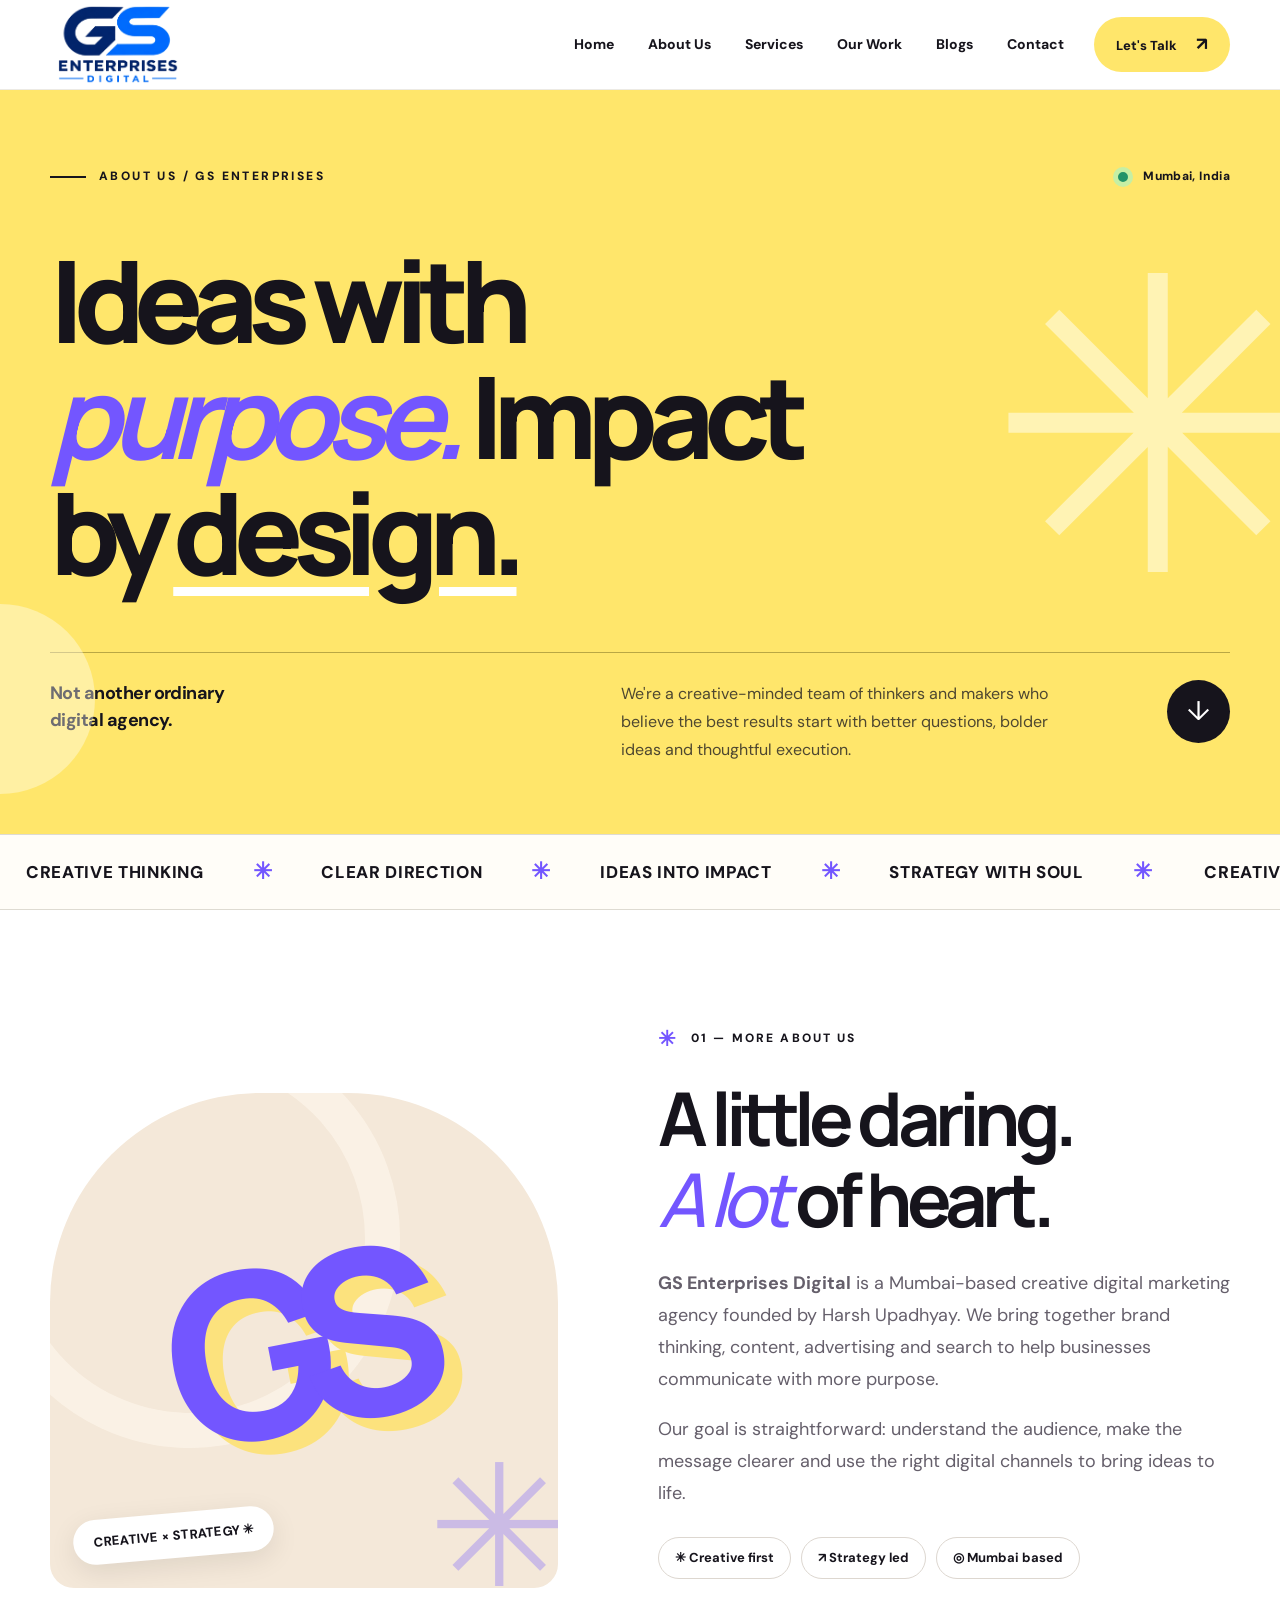
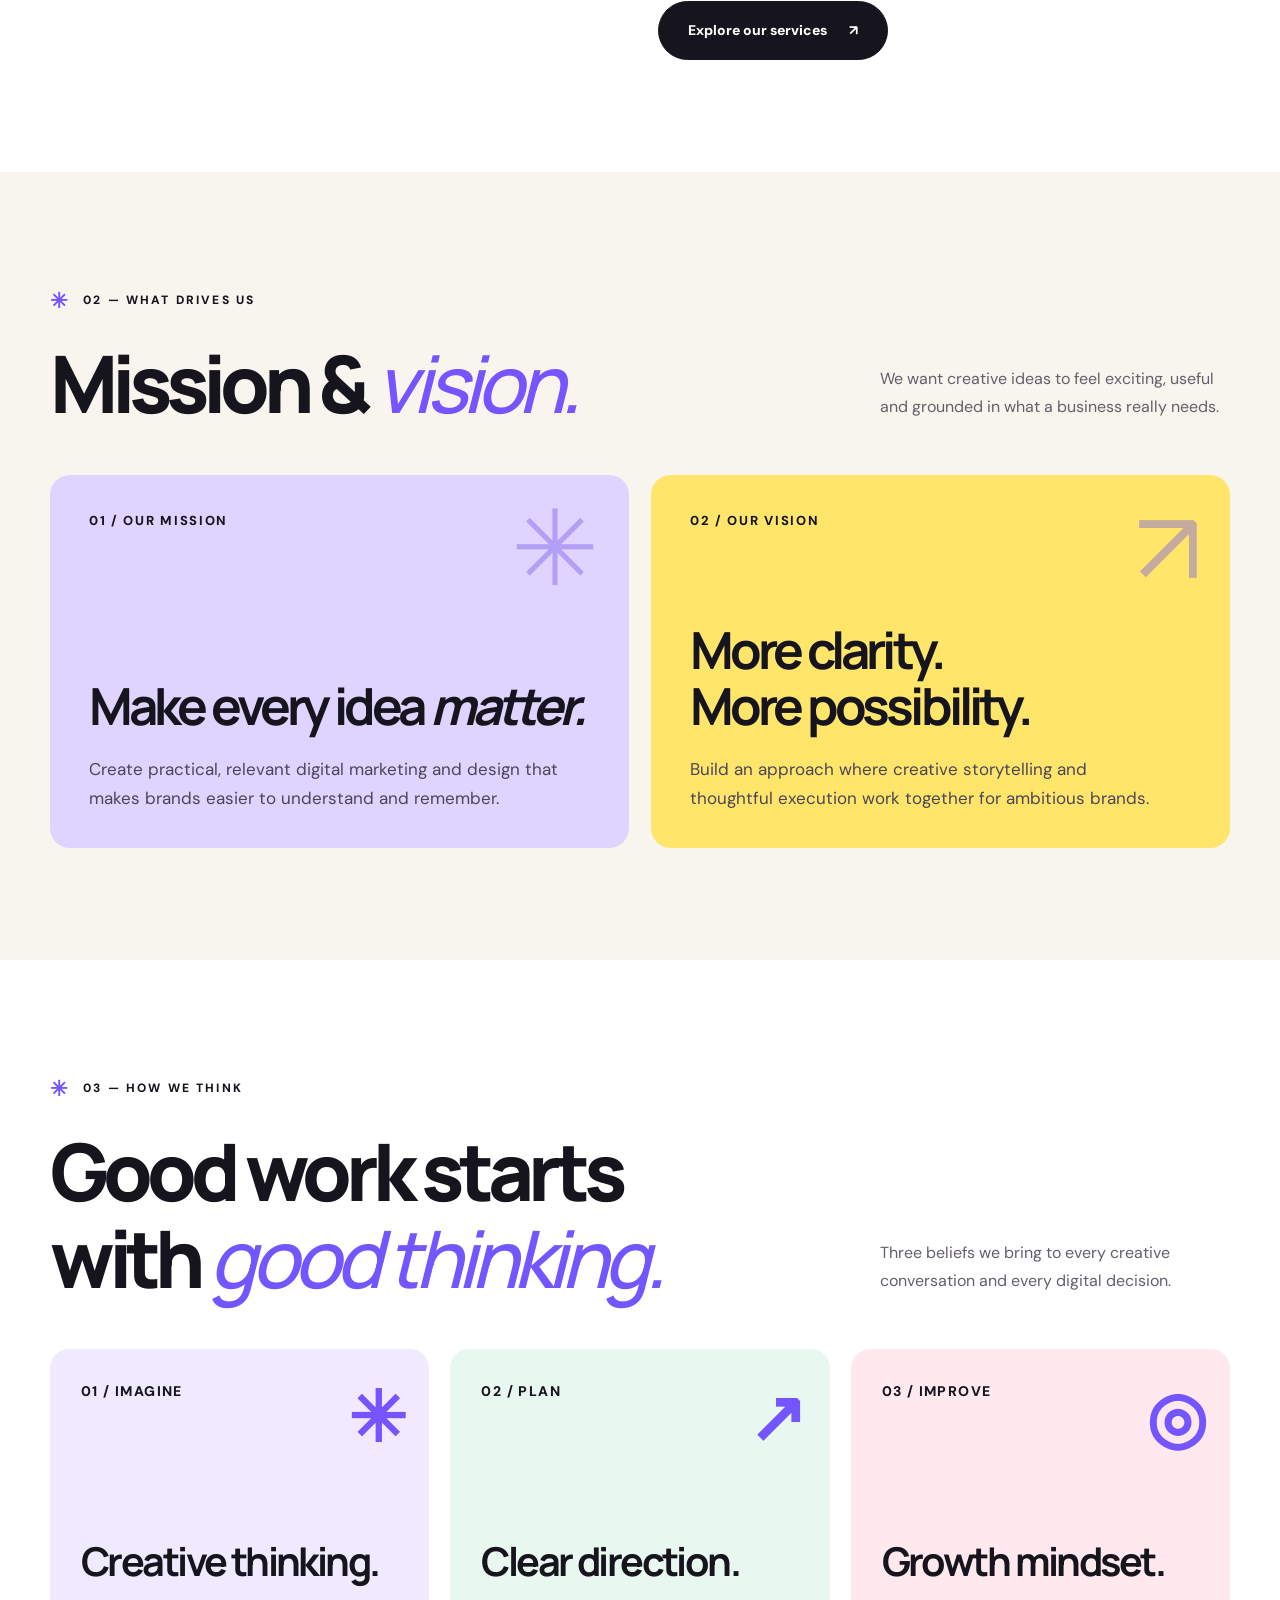
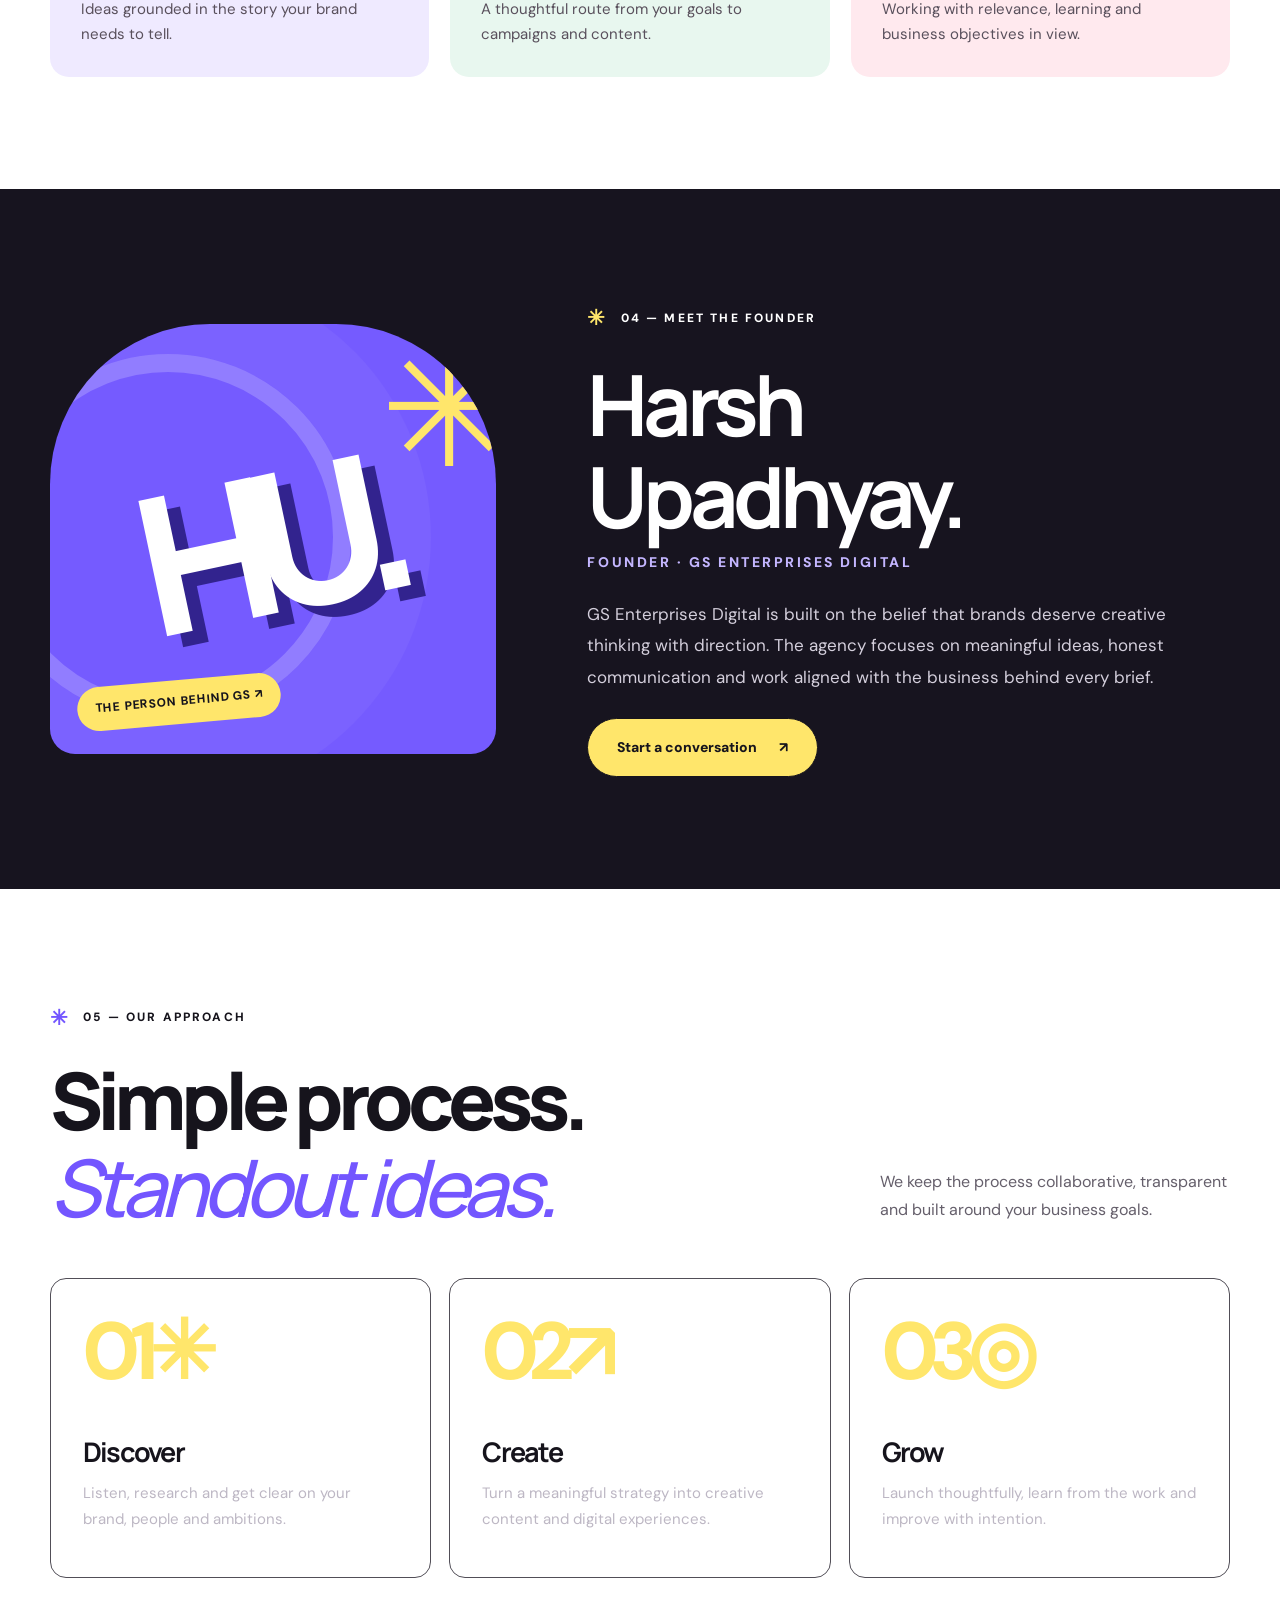
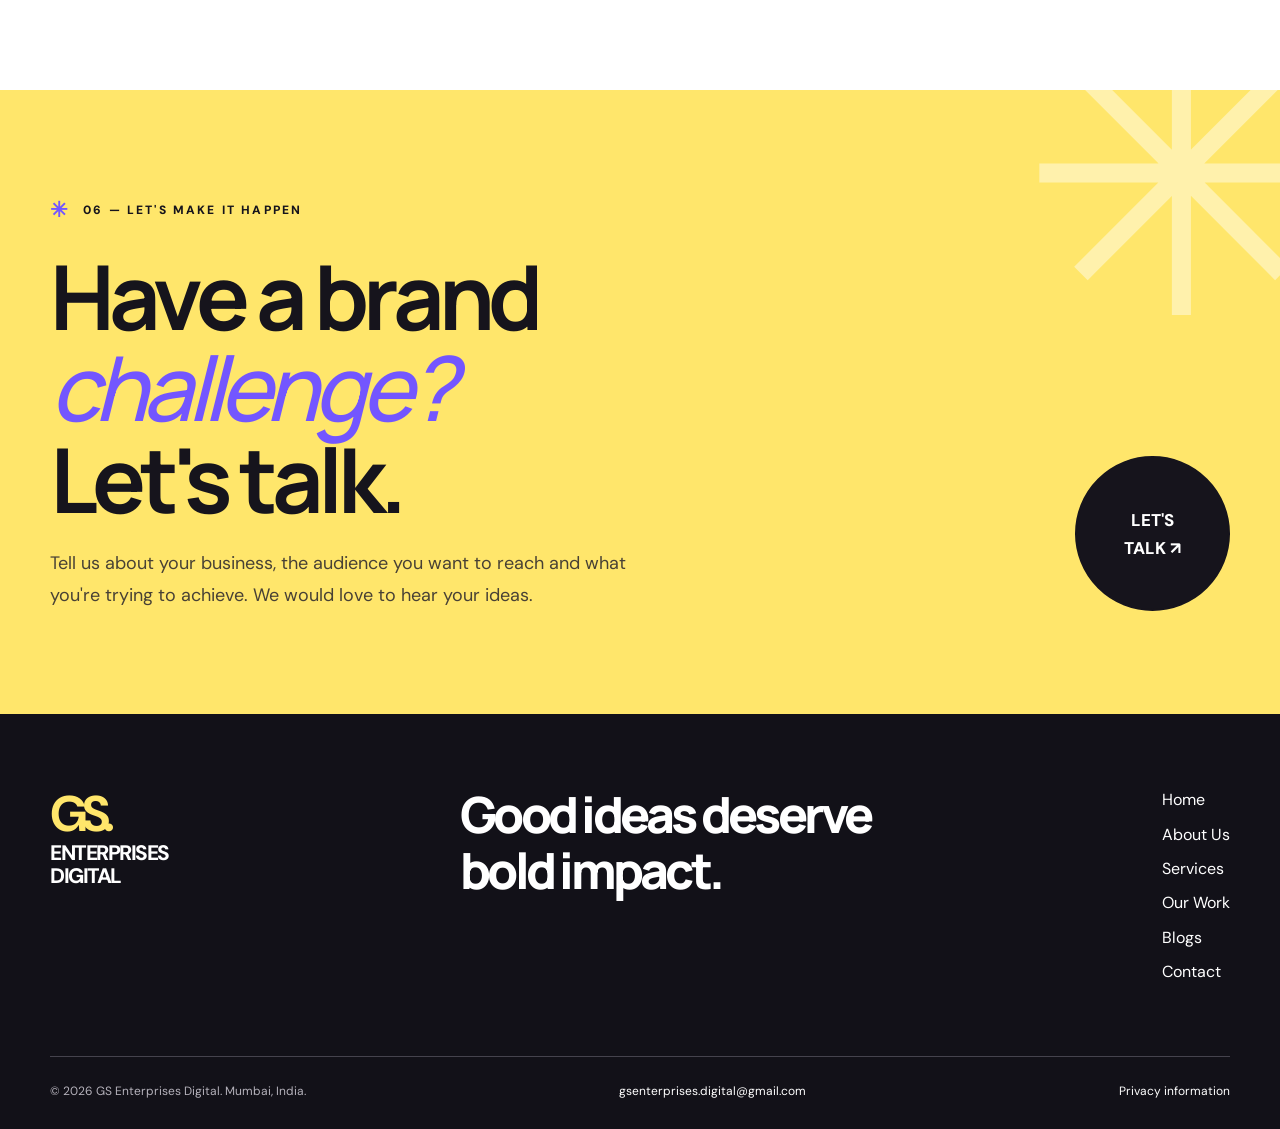
==== commit b8ff0051: "Update about.html" ====
--- a/about.html
+++ b/about.html
@@ -1,23 +1,150 @@
-<!doctype html><html lang="en"><head><meta charset="utf-8"><meta name="viewport" content="width=device-width,initial-scale=1"><meta name="theme-color" content="#ffffff"><meta name="color-scheme" content="light"><title>About GS Enterprises Digital | Creative Marketing Agency Mumbai</title><meta name="description" content="Meet GS Enterprises Digital, a Mumbai digital marketing agency founded by Harsh Upadhyay. Learn about our mission, values and creative approach."><link rel="canonical" href="https://gsenterprisesdigital-sudo.github.io/TESTING/about.html"><meta property="og:type" content="website"><meta property="og:site_name" content="GS Enterprises Digital"><meta property="og:title" content="About GS Enterprises Digital | Creative Marketing Agency Mumbai"><meta property="og:description" content="Meet GS Enterprises Digital, a Mumbai digital marketing agency founded by Harsh Upadhyay. Learn about our mission, values and creative approach."><meta property="og:url" content="https://gsenterprisesdigital-sudo.github.io/TESTING/about.html"><meta name="twitter:card" content="summary"><link rel="preconnect" href="https://fonts.googleapis.com"><link rel="preconnect" href="https://fonts.gstatic.com" crossorigin><style>@import url('https://fonts.googleapis.com/css2?family=DM+Sans:wght@400;500;600;700;800&family=Space+Grotesk:wght@400;500;600;700&display=swap');
-:root{--navy:#081c4a;--deep:#05122e;--blue:#056dff;--cyan:#82c9ff;--mist:#f6f9ff;--line:#dfebf7;--muted:#5a6780;--white:#fff;--display:'Space Grotesk',sans-serif;--body:'DM Sans',sans-serif}
-*,*::before,*::after{box-sizing:border-box}html{scroll-behavior:smooth;scroll-padding-top:95px}body{margin:0;color:var(--navy);background:#fff;font:400 16px/1.6 var(--body);overflow-x:clip}a{color:inherit;text-decoration:none}button{font:inherit;cursor:pointer}img,svg{max-width:100%}img{display:block}h1,h2,h3,h4{font-family:var(--display);line-height:1.05;letter-spacing:-.065em;margin:0}p{margin:0}.container{width:min(1216px,calc(100% - 72px));margin:auto}.skip{position:fixed;top:-90px;left:15px;padding:12px 20px;background:var(--blue);color:#fff;z-index:200}.skip:focus{top:15px}:focus-visible{outline:3px solid var(--blue);outline-offset:4px}::selection{background:#a8d6ff;color:var(--deep)}
-.announcement{background:var(--deep);color:#c7dcfa;padding:8px 18px;text-align:center;font-size:11px;letter-spacing:.10em;font-weight:800}.announcement b{color:#fff}.site-header{position:sticky;top:0;z-index:80;background:#ffffffed;backdrop-filter:blur(16px);border-bottom:1px solid var(--line)}.head-inner{height:83px;display:flex;justify-content:space-between;align-items:center;gap:22px}.brand{display:inline-flex;align-items:center;flex-shrink:0}.brand img{width:142px;max-height:72px;object-fit:contain}.nav{display:flex;gap:25px;align-items:center}.nav>a{font-size:12px;font-weight:800;transition:color .2s}.nav>a:hover,.nav>a[aria-current=page]{color:var(--blue)}.nav .pill-nav{background:var(--navy);color:#fff;padding:13px 19px;border-radius:60px;white-space:nowrap}.nav .pill-nav:hover{background:var(--blue);color:#fff}.menu-toggle{display:none;align-items:center;justify-content:center;width:46px;height:46px;border:1px solid var(--line);border-radius:13px;background:#fff;color:var(--navy);font-size:27px;line-height:1}.menu-toggle .cross{display:none}.menu-toggle[aria-expanded=true] .bars{display:none}.menu-toggle[aria-expanded=true] .cross{display:inline}
-.eyebrow{display:inline-flex;align-items:center;gap:10px;font-weight:800;font-size:10px;letter-spacing:.19em;text-transform:uppercase}.eyebrow::before{content:'';width:8px;height:8px;background:var(--blue);border-radius:100px;box-shadow:0 0 0 5px #056dff18}.eyebrow.light::before{background:#98d2ff;box-shadow:0 0 0 5px #ffffff1d}.eyebrow.light{color:#c7ddff}.eyebrow.blue{color:#056dff}.btn{display:inline-flex;align-items:center;justify-content:center;gap:18px;min-height:51px;padding:14px 22px;background:var(--blue);color:#fff;border-radius:60px;font-weight:800;font-size:12px;transition:transform .23s,background .23s,box-shadow .23s}.btn:hover{transform:translateY(-3px);background:var(--navy);box-shadow:0 16px 30px #005bec21}.btn.secondary{background:#fff;border:1px solid #cad9ef;color:var(--navy)}.btn.secondary:hover{background:#eaf3ff}.btn.light{background:#fff;color:var(--navy)}.btn.light:hover{background:#dcecff}.btn.outline-light{background:transparent;color:#fff;border:1px solid #ffffff60}.btn.outline-light:hover{background:#ffffff20;box-shadow:none}.arrow{font-size:19px;line-height:1}.button-row{display:flex;flex-wrap:wrap;gap:12px}.section{padding:99px 0}.section.soft{background:var(--mist)}.section.dark{background:var(--deep);color:#fff}.section-head{display:flex;justify-content:space-between;align-items:end;gap:36px;margin-bottom:34px}.section-head h2,.section-title{font-size:clamp(40px,5.5vw,75px);margin-top:15px}.section-head .descr{max-width:400px;font-size:14px;line-height:1.85;color:var(--muted)}.section-head .descr.light{color:#cbdaf3}.section-intro{font-size:16px;color:var(--muted);line-height:1.86;max-width:690px}.text-link{color:var(--blue);font-size:13px;font-weight:800;display:inline-flex;align-items:center;gap:10px}.text-link:hover{text-decoration:underline;text-underline-offset:4px}
-/* Energetic agency homepage — custom GS visual language */
-.hero{position:relative;padding:68px 0 0;background:#fff;overflow:hidden}.hero-topline{display:flex;align-items:center;justify-content:space-between;gap:20px;margin-bottom:19px}.hero-tag{font-size:10px;color:#687c99;text-transform:uppercase;letter-spacing:.13em;font-weight:800}.hero-h1{font-size:clamp(59px,9.55vw,144px);letter-spacing:-.095em;line-height:.94;max-width:1150px}.hero-h1 .stroke{color:transparent;-webkit-text-stroke:2px var(--navy);paint-order:stroke fill}.hero-h1 .blue{color:var(--blue)}.hero-subline{display:flex;align-items:end;justify-content:space-between;gap:35px;margin-top:35px}.hero-subline p{max-width:500px;color:var(--muted);font-size:17px;line-height:1.8}.hero-actions{display:flex;gap:10px;flex-wrap:wrap;justify-content:end}.hero-artboard{margin-top:54px;position:relative;min-height:405px;background:var(--deep);border-radius:27px 27px 0 0;padding:34px;overflow:hidden;isolation:isolate}.hero-artboard::before{content:'';position:absolute;width:570px;height:570px;right:-120px;top:-140px;border:1px solid #ffffff32;border-radius:50%;box-shadow:0 0 0 90px #ffffff04,0 0 0 175px #ffffff04;pointer-events:none}.hero-artboard::after{content:'';position:absolute;inset:0;background:linear-gradient(115deg,transparent 48%,#056dff23)}.artgrid{display:grid;grid-template-columns:1.1fr .9fr;gap:26px;position:relative;z-index:1;height:100%}.art-left{display:flex;flex-direction:column;align-items:flex-start;justify-content:space-between;min-height:333px}.art-mini{font-size:11px;color:#b5d1ff;text-transform:uppercase;letter-spacing:2px;font-weight:800}.art-heading{font:700 clamp(43px,6.8vw,98px)/.95 var(--display);letter-spacing:-.085em;color:#fff}.art-heading em{color:#77bdff;font-style:normal}.art-right{position:relative;display:flex;justify-content:center;align-items:center}.orbit-disc{position:absolute;width:min(340px,90%);aspect-ratio:1;border:1px solid #ffffff70;border-radius:50%;display:grid;place-items:center;animation:spin 23s linear infinite}.orbit-disc::before,.orbit-disc::after{content:'';position:absolute;width:18px;height:18px;border-radius:50%;background:#a2d5ff;top:14px;left:57px;box-shadow:0 0 0 8px #a2d5ff2c}.orbit-disc::after{width:9px;height:9px;top:auto;left:auto;right:25px;bottom:49px;background:#fff}.center-glyph{width:210px;aspect-ratio:1;border-radius:43px;background:linear-gradient(145deg,#fff,#d9ecff);display:grid;place-items:center;transform:rotate(-13deg);box-shadow:0 30px 80px #0006}.center-glyph span{color:var(--blue);font:700 110px/1 var(--display);letter-spacing:-.13em;transform:translateX(-8px)}.art-foot{position:absolute;z-index:2;bottom:25px;right:34px;color:#d7e8ff;font-size:10px;letter-spacing:.2em;font-weight:800;text-transform:uppercase}
-.marquee{overflow:hidden;background:var(--blue);color:#fff}.marquee-track{display:flex;width:max-content;animation:marquee 35s linear infinite}.marquee-run{display:flex;align-items:center;gap:30px;padding:14px 20px;white-space:nowrap;font:700 16px var(--display);letter-spacing:-.03em}.marquee-run b{font-size:25px;color:#b0d8ff;font-weight:500}.marquee:hover .marquee-track{animation-play-state:paused}
-.category-grid{display:grid;grid-template-columns:repeat(3,minmax(0,1fr));gap:15px}.category{min-height:285px;position:relative;overflow:hidden;display:flex;flex-direction:column;align-items:flex-start;justify-content:space-between;padding:29px;border:1px solid var(--line);border-radius:22px;background:#f7faff;transition:transform .25s,box-shadow .25s}.category:nth-child(2){background:#e8f2ff}.category:nth-child(3){background:#dff0ff}.category:nth-child(4){background:#081c4a;color:#fff}.category:nth-child(5){background:#ebf5ff}.category:nth-child(6){background:#0b5add;color:#fff}.category:hover{transform:translateY(-6px);box-shadow:0 20px 40px #06265816}.category .cat-index{font-size:10px;letter-spacing:.13em;text-transform:uppercase;font-weight:800;opacity:.73}.category h3{font-size:clamp(28px,2.9vw,40px);line-height:1.07;max-width:265px;margin-top:36px}.category p{font-size:13px;max-width:290px;opacity:.78;line-height:1.65;margin-top:13px}.cat-symbol{position:absolute;top:38px;right:28px;font:700 82px/1 var(--display);letter-spacing:-.12em;opacity:.12;transform:rotate(-16deg);pointer-events:none}.category .cat-bottom{display:flex;justify-content:space-between;align-items:center;width:100%;margin-top:25px;font-size:12px;font-weight:800}.category .cat-bottom i{font-style:normal;font-size:23px}
-.about-feature{display:grid;grid-template-columns:.97fr 1.03fr;gap:65px;align-items:center}.about-feature h2{font-size:clamp(47px,6vw,85px);margin:18px 0 23px}.about-feature p{color:var(--muted);font-size:15px;line-height:1.85;max-width:560px}.about-feature .btn{margin-top:28px}.feature-art{min-height:485px;background:linear-gradient(138deg,#05152f,#0845b0);border-radius:28px;position:relative;overflow:hidden;display:grid;place-items:center}.feature-ring{width:350px;aspect-ratio:1;border:1px solid #ffffff60;border-radius:50%;position:absolute;box-shadow:0 0 0 72px #ffffff0a,0 0 0 143px #ffffff08}.feature-star{font:700 clamp(180px,20vw,300px)/1 var(--display);color:#fff;transform:rotate(-13deg);position:relative;z-index:1;text-shadow:18px 17px 0 #056dff}.feature-art small{position:absolute;bottom:25px;left:30px;color:#bad7ff;font-size:10px;letter-spacing:.2em;font-weight:800;text-transform:uppercase}
-.why-grid{display:grid;grid-template-columns:repeat(3,1fr);gap:16px}.why-card{padding:34px;border-radius:22px;background:#fff;border:1px solid var(--line);min-height:252px}.why-card .glyph{font:700 48px/1 var(--display);color:var(--blue)}.why-card h3{font-size:25px;margin:31px 0 13px}.why-card p{font-size:14px;color:var(--muted);line-height:1.8}
-.portfolio-showcase{background:var(--navy);color:#fff;border-radius:29px;padding:49px;display:grid;grid-template-columns:1.08fr .92fr;gap:45px;align-items:center}.portfolio-showcase h2{font-size:clamp(43px,5.5vw,78px);margin:18px 0 19px}.portfolio-showcase p{color:#c6dbf8;max-width:520px;font-size:15px;line-height:1.75}.portfolio-showcase .button-row{margin-top:29px}.portfolio-visual{position:relative;min-height:340px;border-radius:22px;overflow:hidden;background:radial-gradient(circle at 65% 30%,#096ff8,#05275e 75%);display:flex;align-items:center;justify-content:center}.port-sticker{position:absolute;background:#e8f3ff;color:var(--navy);border-radius:18px;padding:19px 23px;font:700 24px/1.1 var(--display);letter-spacing:-.05em;box-shadow:0 16px 40px #0005;transform:rotate(-9deg)}.port-sticker.one{left:7%;top:12%;transform:rotate(-12deg)}.port-sticker.two{right:5%;top:42%;background:#b2d7ff;transform:rotate(13deg)}.port-sticker.three{left:19%;bottom:11%;background:#fff;transform:rotate(5deg)}
-.deck-strip{border:1px solid #bad7ff;border-radius:24px;background:linear-gradient(115deg,#e9f4ff,#f7faff);padding:33px 40px;display:flex;justify-content:space-between;align-items:center;gap:20px}.deck-strip h3{font-size:30px;margin:10px 0}.deck-strip p{color:var(--muted);font-size:13px}.deck-strip .btn{flex:none}
-.cta{padding:106px 0;background:var(--deep);color:#fff;position:relative;overflow:hidden}.cta::after{content:'✳';font:700 470px/1 var(--display);color:#ffffff09;position:absolute;right:-60px;top:-145px;pointer-events:none}.cta .container{position:relative;z-index:1}.cta h2{font-size:clamp(52px,8.3vw,121px);max-width:1050px;margin:25px 0}.cta h2 em{font-style:normal;color:#8dcdff}.cta p{color:#cbdcf3;font-size:16px;max-width:570px;line-height:1.8}.cta .button-row{margin-top:30px}.email-text{display:block;margin-top:25px;font-size:13px;color:#b9d4ff;overflow-wrap:anywhere}.email-text:hover{text-decoration:underline}
-.footer{background:#03102a;color:#b4c9e8;padding:51px 0 24px;border-top:1px solid #23447b}.footer-main{display:grid;grid-template-columns:1.3fr .7fr .8fr;gap:48px}.footer-logo{display:inline-flex;background:#fff;border-radius:12px;padding:7px 13px}.footer-logo img{width:126px;height:67px;object-fit:contain}.footer-brand p{font-size:13px;max-width:340px;margin-top:21px;color:#b5c9e9}.footer h4{color:#fff;font-size:14px;letter-spacing:0;margin-bottom:20px}.footer-links{display:flex;flex-direction:column;align-items:flex-start;gap:11px}.footer-links a{font-size:13px}.footer-links a:hover{color:#fff}.footer-bottom{border-top:1px solid #223d6d;margin-top:43px;padding-top:19px;display:flex;justify-content:space-between;gap:20px;flex-wrap:wrap;font-size:11px}.footer-bottom a:hover{color:#fff}
-.page-hero{background:radial-gradient(circle at 88% 8%,#dfecff,transparent 39%),#fff;padding:83px 0 75px}.page-hero h1{font-size:clamp(60px,8vw,116px);margin:24px 0 18px;max-width:980px}.page-hero h1 em{color:var(--blue);font-style:normal}.page-hero p{font-size:17px;color:var(--muted);line-height:1.8;max-width:690px}.page-hero .button-row{margin-top:27px}.rule{height:1px;background:var(--line)}.detail-grid{display:grid;grid-template-columns:repeat(2,minmax(0,1fr));gap:16px}.detail-card{padding:36px;border:1px solid var(--line);border-radius:24px;background:#fff;display:flex;flex-direction:column;min-height:320px}.detail-card .top{display:flex;justify-content:space-between;gap:12px;align-items:start}.detail-card .icon{width:53px;height:53px;border-radius:15px;background:#e8f2ff;display:grid;place-items:center;font:700 24px var(--display);color:var(--blue)}.detail-card h2{font-size:32px;margin:26px 0 12px}.detail-card p{font-size:14px;color:var(--muted);line-height:1.8}.detail-card .deliver{display:flex;flex-wrap:wrap;gap:7px;margin:18px 0 26px}.detail-card .deliver span{padding:6px 10px;background:#f2f7ff;border:1px solid #e1ebf9;border-radius:30px;font-size:11px;font-weight:700;color:#496281}.detail-card .text-link{margin-top:auto;border-top:1px solid var(--line);padding-top:15px;justify-content:space-between}.story-layout{display:grid;grid-template-columns:1fr 1fr;gap:75px;align-items:center}.story-layout h2{font-size:clamp(43px,5.3vw,76px);margin:18px 0 23px}.story-layout p{color:var(--muted);font-size:15px;line-height:1.85;margin:0 0 15px}.mission-grid{display:grid;grid-template-columns:repeat(2,1fr);gap:16px}.mission{border:1px solid var(--line);border-radius:24px;padding:38px;background:#f7faff;min-height:280px}.mission.dark{background:var(--navy);color:#fff;border-color:var(--navy)}.mission .eyebrow{color:var(--blue)}.mission.dark .eyebrow{color:#a6d1ff}.mission h3{font-size:clamp(33px,3.8vw,51px);margin:25px 0 15px}.mission p{font-size:14px;color:var(--muted)}.mission.dark p{color:#cedbf2}.founder-panel{background:var(--navy);color:#fff;border-radius:28px;padding:56px;display:grid;grid-template-columns:.85fr 1.15fr;gap:55px;align-items:center}.founder-monogram{min-height:300px;border-radius:23px;background:radial-gradient(circle,#0d69e2,#041738);display:grid;place-items:center;font:700 clamp(120px,16vw,210px) var(--display);letter-spacing:-.14em;color:#fff}.founder-panel h2{font-size:clamp(44px,5vw,70px);margin:16px 0}.founder-panel p{color:#cfddf3;font-size:15px;line-height:1.85}.founder-panel .founder-role{color:#80bdff;font-size:14px;font-weight:800;margin:0 0 21px}.founder-panel .text-link{color:#b0d7ff;margin-top:25px}.contact-split{display:grid;grid-template-columns:1fr 1fr;gap:19px}.email-panel{border-radius:26px;padding:42px;background:var(--navy);color:#fff;min-height:320px;display:flex;flex-direction:column;justify-content:space-between;overflow:hidden;position:relative}.email-panel::after{content:'@';position:absolute;right:-5px;top:-45px;color:#ffffff09;font:700 300px var(--display);pointer-events:none}.email-panel>*{position:relative;z-index:1}.email-panel h2{font-size:clamp(30px,3.2vw,47px);overflow-wrap:anywhere;margin:20px 0}.email-panel p{color:#d1dff4;font-size:14px}.guide-panel{border-radius:26px;padding:42px;border:1px solid var(--line);background:#f7faff}.guide-panel h2{font-size:34px;margin-bottom:21px}.guide-panel p{font-size:14px;color:var(--muted);line-height:1.8;margin-bottom:15px}.guide-panel .guide-item{border-top:1px solid var(--line);padding:13px 0;font-size:14px;font-weight:700}.policy{max-width:880px;margin:auto}.policy h2{font-size:30px;margin:40px 0 13px}.policy p,.policy li{font-size:15px;line-height:1.85;color:var(--muted)}.policy a{color:var(--blue);text-decoration:underline}.policy ul{padding-left:22px}
-.reveal{opacity:1;transform:none}.js-enabled .reveal{opacity:0;transform:translateY(20px);transition:opacity .68s ease,transform .68s ease}.js-enabled .reveal.is-visible{opacity:1;transform:none}@keyframes spin{to{transform:rotate(360deg)}}@keyframes marquee{to{transform:translateX(-50%)}}
-@media(max-width:1050px){.nav{gap:15px}.nav>a{font-size:11px}.hero-h1{font-size:clamp(65px,9vw,115px)}.about-feature{gap:35px}.portfolio-showcase{gap:22px}}
-@media(max-width:900px){.head-inner{height:75px}.brand img{width:119px;max-height:65px}.menu-toggle{display:flex}.nav{display:none;position:absolute;top:75px;left:0;right:0;background:#fff;border-bottom:1px solid var(--line);box-shadow:0 14px 35px #081c4a1c;padding:18px 25px 23px;flex-direction:column;align-items:stretch;gap:0}.nav.open{display:flex}.nav>a{font-size:14px;padding:13px 9px}.nav .pill-nav{text-align:center;margin-top:10px}.hero-subline{align-items:flex-start;flex-direction:column}.hero-actions{justify-content:flex-start}.category-grid{grid-template-columns:repeat(2,1fr)}.about-feature,.story-layout{grid-template-columns:1fr}.feature-art{min-height:350px}.footer-main{grid-template-columns:1fr 1fr}.footer-brand{grid-column:1/-1}.portfolio-showcase{grid-template-columns:1fr}.portfolio-visual{min-height:290px}.founder-panel{grid-template-columns:1fr}.founder-monogram{min-height:220px}.section{padding:77px 0}}
-@media(max-width:620px){.container{width:calc(100% - 34px)}.announcement{font-size:9px;letter-spacing:.05em}.hero{padding-top:55px}.hero-topline{align-items:start}.hero-tag{font-size:9px;text-align:right}.hero-h1{font-size:clamp(49px,12.2vw,78px);letter-spacing:-.09em}.hero-h1 .stroke{-webkit-text-stroke:1.1px var(--navy)}.hero-subline p{font-size:15px}.hero-artboard{margin-top:38px;min-height:350px;padding:26px;border-radius:23px 23px 0 0}.artgrid{grid-template-columns:1fr}.art-left{min-height:290px}.art-right{position:absolute;inset:0;opacity:.28;pointer-events:none}.center-glyph{width:160px}.center-glyph span{font-size:85px}.art-heading{font-size:clamp(49px,12vw,76px)}.art-foot{right:25px}.section-head{display:block}.section-head .descr{margin-top:19px}.section-head h2,.section-title{font-size:clamp(39px,10vw,57px)}.category-grid,.why-grid,.detail-grid,.mission-grid,.contact-split{grid-template-columns:1fr}.category{min-height:240px}.why-card{min-height:220px}.about-feature h2{font-size:clamp(43px,11vw,65px)}.feature-art{min-height:280px}.portfolio-showcase{padding:28px}.portfolio-showcase h2{font-size:clamp(42px,10vw,62px)}.deck-strip{padding:27px;display:block}.deck-strip .btn{margin-top:20px}.cta{padding:79px 0}.cta h2{font-size:clamp(49px,11.5vw,78px)}.cta::after{font-size:270px;top:-30px}.footer-main{grid-template-columns:1fr;gap:32px}.footer-brand{grid-column:auto}.page-hero{padding:63px 0}.page-hero h1{font-size:clamp(49px,12vw,75px)}.detail-card,.mission{padding:27px;min-height:unset}.founder-panel,.email-panel,.guide-panel{padding:29px}.founder-monogram{font-size:145px}.button-row .btn{width:100%}.marquee-run{font-size:13px}}
-@media(prefers-reduced-motion:reduce){*,*::before,*::after{scroll-behavior:auto!important;animation:none!important;transition:none!important}.js-enabled .reveal{opacity:1!important;transform:none!important}}
-@media print{.announcement,.site-header,.marquee,.cta,.footer,.hero-artboard,.feature-art,.portfolio-visual{display:none!important}.section{padding:25px 0}.reveal,.js-enabled .reveal{opacity:1!important;transform:none!important}}
-</style><script type="application/ld+json">{"@context": "https://schema.org", "@type": "WebPage", "name": "About GS Enterprises Digital | Creative Marketing Agency Mumbai", "url": "https://gsenterprisesdigital-sudo.github.io/TESTING/about.html", "about": {"@type": "Organization", "name": "GS Enterprises Digital", "founder": {"@type": "Person", "name": "Harsh Upadhyay"}, "email": "gsenterprises.digital@gmail.com", "address": {"@type": "PostalAddress", "addressLocality": "Mumbai", "addressCountry": "IN"}}}</script></head><body><a class="skip" href="#main">Skip to content</a><div class="announcement"><b>GS ENTERPRISES DIGITAL</b> &nbsp; ✳ &nbsp; CREATIVE THINKING. ACTUAL GROWTH.</div><header class="site-header"><div class="container head-inner"><a class="brand" href="index.html" aria-label="GS Enterprises Digital homepage"><img src="[data-uri]" alt="GS Enterprises Digital original logo" width="142" height="72"></a><button type="button" class="menu-toggle" aria-label="Open menu" aria-controls="main-nav" aria-expanded="false"><span class="bars" aria-hidden="true">☰</span><span class="cross" aria-hidden="true">×</span></button><nav class="nav" id="main-nav" aria-label="Main navigation"><a href="index.html">Home</a><a href="services.html">Services</a><a href="about.html" aria-current="page">About</a><a href="contact.html">Contact</a><a class="pill-nav" href="mailto:gsenterprises.digital@gmail.com?subject=Let%20us%20collaborate%20%7C%20GS%20Enterprises%20Digital&body=Hello%20GS%20Enterprises%20Digital%2C%0A%0AI%20would%20like%20to%20discuss%20a%20project.%0A%0ABusiness%20/%20brand%3A%0AService%20needed%3A%0AProject%20goals%3A%0A%0AThank%20you.">Let's Talk ↗</a></nav></div></header><main id="main"><section class="page-hero"><div class="container"><span class="eyebrow blue">THE THINKING BEHIND GS</span><h1>Ideas with purpose.<br><em>Impact by design.</em></h1><p>We believe good creative work begins with curiosity and becomes valuable through clarity, consistency and meaningful execution.</p><div class="button-row"><a class="btn" href="mailto:gsenterprises.digital@gmail.com?subject=Let%20us%20collaborate%20%7C%20GS%20Enterprises%20Digital&body=Hello%20GS%20Enterprises%20Digital%2C%0A%0AI%20would%20like%20to%20discuss%20a%20project.%0A%0ABusiness%20/%20brand%3A%0AService%20needed%3A%0AProject%20goals%3A%0A%0AThank%20you.">Let's Collaborate ↗</a><a class="btn secondary" href="https://drive.google.com/drive/folders/18ghTHgUfqfgB1hrkVBEHju1pK_6SHoc3" target="_blank" rel="noopener noreferrer">View Our Deck ↗</a></div></div></section><section class="section"><div class="container story-layout"><div class="reveal"><span class="eyebrow blue">WHO WE ARE</span><h2>Creative thinking. Actual growth.</h2></div><div class="reveal"><p>GS Enterprises Digital is a Mumbai-based creative digital marketing agency founded by Harsh Upadhyay. We bring together brand thinking, content, advertising and search to help businesses communicate with more purpose.</p><p>Our goal is straightforward: understand the audience, make the message clearer and use the right digital channels to bring ideas to life.</p><a class="text-link" href="services.html">Explore our services ↗</a></div></div></section><section class="section soft"><div class="container"><div class="section-head reveal"><div><span class="eyebrow blue">WHAT GUIDES US</span><h2>Mission & vision.</h2></div></div><div class="mission-grid"><div class="mission reveal"><span class="eyebrow blue">OUR MISSION</span><h3>Make every idea matter.</h3><p>Create practical, relevant digital marketing and design that makes brands easier to understand and remember.</p></div><div class="mission dark reveal"><span class="eyebrow light">OUR VISION</span><h3>More clarity. More possibility.</h3><p>Build an approach where creative storytelling and thoughtful execution can work together for ambitious brands.</p></div></div></div></section><section class="section"><div class="container"><div class="section-head reveal"><div><span class="eyebrow blue">WHAT WE VALUE</span><h2>Good work starts<br>with good thinking.</h2></div></div><div class="why-grid"><article class="why-card reveal"><span class="glyph" aria-hidden="true">✳</span><h3>Creative thinking</h3><p>Ideas grounded in the story your brand needs to tell.</p></article><article class="why-card reveal"><span class="glyph" aria-hidden="true">↗</span><h3>Clear direction</h3><p>A thoughtful route from your goals to campaigns and content.</p></article><article class="why-card reveal"><span class="glyph" aria-hidden="true">◈</span><h3>Actual growth mindset</h3><p>Working with relevance, learning and business objectives in view.</p></article></div></div></section><section class="section soft"><div class="container"><div class="founder-panel reveal"><div class="founder-monogram" aria-label="GS graphic artwork">GS<span style="color:#74baff">.</span></div><div><span class="eyebrow light">MEET THE FOUNDER</span><h2>Harsh Upadhyay</h2><p class="founder-role">Founder · GS Enterprises Digital</p><p>GS Enterprises Digital is built on a belief that brands deserve creative thinking with direction. The agency's focus is on meaningful ideas, honest communication and work aligned with the business behind every brief.</p><a class="text-link" href="mailto:gsenterprises.digital@gmail.com?subject=Connect%20with%20Harsh%20Upadhyay%20%7C%20GS%20Enterprises%20Digital&body=Hello%20GS%20Enterprises%20Digital%2C%0A%0AI%20would%20like%20to%20discuss%20a%20project.%0A%0ABusiness%20/%20brand%3A%0AService%20needed%3A%0AProject%20goals%3A%0A%0AThank%20you.">Start a conversation ↗</a></div></div></div></section><section class="cta"><div class="container"><span class="eyebrow light">LET'S MAKE IT HAPPEN</span><h2>Have a brand challenge?<br><em>Let's build what's next.</em></h2><p>Tell us about your business, the audience you want to reach and what you're trying to achieve. Let's start with a thoughtful conversation.</p><div class="button-row"><a class="btn light" href="mailto:gsenterprises.digital@gmail.com?subject=Start%20a%20creative%20project%20%7C%20GS%20Enterprises%20Digital&body=Hello%20GS%20Enterprises%20Digital%2C%0A%0AI%20would%20like%20to%20discuss%20a%20project.%0A%0ABusiness%20/%20brand%3A%0AService%20needed%3A%0AProject%20goals%3A%0A%0AThank%20you.">Start a Conversation <span class="arrow">↗</span></a><a class="btn outline-light" href="contact.html">Explore Contact Options <span class="arrow">↗</span></a></div><a class="email-text" href="mailto:gsenterprises.digital@gmail.com">gsenterprises.digital@gmail.com</a></div></section></main><footer class="footer"><div class="container"><div class="footer-main"><div class="footer-brand"><a class="footer-logo" href="index.html"><img src="[data-uri]" alt="GS Enterprises Digital logo" width="126" height="67" loading="lazy"></a><p>Creative thinking. Actual growth. A Mumbai-based digital marketing agency for ideas that deserve attention.</p></div><div><h4>Explore</h4><div class="footer-links"><a href="index.html">Home</a><a href="services.html">Services</a><a href="about.html">About</a><a href="https://drive.google.com/drive/folders/18ghTHgUfqfgB1hrkVBEHju1pK_6SHoc3" target="_blank" rel="noopener noreferrer">View Our Deck ↗</a></div></div><div><h4>Say hello</h4><div class="footer-links"><a href="contact.html">Contact</a><a href="mailto:gsenterprises.digital@gmail.com">gsenterprises.digital@gmail.com</a><a href="https://gsenterprisesdigital.blogspot.com/" target="_blank" rel="noopener noreferrer">Our Blog ↗</a><span>Mumbai, India</span></div></div></div><div class="footer-bottom"><span>© 2026 GS Enterprises Digital. Ideas into impact.</span><a href="privacy.html">Privacy Policy</a></div></div></footer><script>(()=>{const toggle=document.querySelector('.menu-toggle'),nav=document.querySelector('.nav'),head=document.querySelector('.site-header');if(toggle&&nav){const close=()=>{toggle.setAttribute('aria-expanded','false');toggle.setAttribute('aria-label','Open menu');nav.classList.remove('open')};toggle.addEventListener('click',()=>{const opening=toggle.getAttribute('aria-expanded')!=='true';toggle.setAttribute('aria-expanded',String(opening));toggle.setAttribute('aria-label',opening?'Close menu':'Open menu');nav.classList.toggle('open',opening)});nav.querySelectorAll('a').forEach(a=>a.addEventListener('click',close));document.addEventListener('keydown',e=>{if(e.key==='Escape')close()});document.addEventListener('click',e=>{if(!head.contains(e.target))close()});window.addEventListener('resize',()=>{if(window.innerWidth>900)close()})}if('IntersectionObserver' in window&&!matchMedia('(prefers-reduced-motion: reduce)').matches){const items=[...document.querySelectorAll('.reveal')];const observer=new IntersectionObserver(entries=>{entries.forEach(e=>{if(e.isIntersecting){e.target.classList.add('is-visible');observer.unobserve(e.target)}})},{threshold:0.06,rootMargin:'0px 0px 35px 0px'});items.forEach(e=>observer.observe(e));document.documentElement.classList.add('js-enabled')}})();</script></body></html>
+<!DOCTYPE html><html lang="en"><head>
+<meta charset="utf-8"><meta name="viewport" content="width=device-width, initial-scale=1">
+<meta name="theme-color" content="#ffe66b"><title>About Us | GS Enterprises Digital — Mumbai Creative Agency</title>
+<meta name="description" content="Get to know GS Enterprises Digital, a Mumbai-based creative marketing agency founded by Harsh Upadhyay. Explore our story, mission, values and approach.">
+<link rel="canonical" href="https://gsenterprisesdigital-sudo.github.io/TESTING/about.html">
+<meta property="og:type" content="website"><meta property="og:title" content="About GS Enterprises Digital — Ideas with Purpose"><meta property="og:description" content="Big ideas, clear thinking and work that matters. Meet GS Enterprises Digital.">
+<link rel="preconnect" href="https://fonts.googleapis.com"><link rel="preconnect" href="https://fonts.gstatic.com" crossorigin>
+<link href="https://fonts.googleapis.com/css2?family=DM+Sans:wght@400;500;600;700;800&family=Manrope:wght@400;500;600;700;800&display=swap" rel="stylesheet">
+<script type="application/ld+json">{"@context":"https://schema.org","@type":"AboutPage","name":"About GS Enterprises Digital","url":"https://gsenterprisesdigital-sudo.github.io/TESTING/about.html","about":{"@type":"Organization","name":"GS Enterprises Digital","founder":{"@type":"Person","name":"Harsh Upadhyay"},"email":"gsenterprises.digital@gmail.com","address":{"@type":"PostalAddress","addressLocality":"Mumbai","addressCountry":"IN"}}}</script>
+<style>
+:root{--ink:#16141c;--cream:#f7f5ee;--paper:#fffefa;--yellow:#ffe66b;--purple:#7356ff;--lavender:#eee8ff;--pink:#ff8bab;--border:#dcd9d3;--muted:#655f6b;--max:1240px}
+*{box-sizing:border-box}html{scroll-behavior:smooth;scroll-padding-top:95px}body{margin:0;color:var(--ink);font:400 16px/1.65 'DM Sans',Arial,sans-serif;background:var(--paper);overflow-x:hidden}button,input,select,textarea{font:inherit}button{cursor:pointer}a{color:inherit;text-decoration:none}img{max-width:100%;display:block}h1,h2,h3,p{margin-top:0}h1,h2,h3{font-family:Manrope,'DM Sans',sans-serif;line-height:1.09;letter-spacing:-.065em}::selection{background:var(--yellow);color:var(--ink)}:focus-visible{outline:3px solid var(--purple);outline-offset:3px}.shell{width:min(var(--max),calc(100% - 100px));margin-inline:auto}.skip{position:fixed;top:-100px;left:14px;padding:10px 16px;z-index:200;background:#111;color:#fff}.skip:focus{top:12px}.scroll-progress{position:fixed;top:0;left:0;height:3px;width:0;background:var(--purple);z-index:150}
+/* header */
+.header{position:sticky;top:0;z-index:100;background:rgba(255,255,255,.96);backdrop-filter:blur(16px);border-bottom:1px solid #eceae4}.header-inner{height:89px;display:flex;align-items:center;gap:30px}.brand{display:inline-flex;align-items:center;flex-shrink:0;width:149px}.brand img{width:136px;height:79px;object-fit:contain}.nav{display:flex;align-items:center;justify-content:center;gap:34px;margin-left:auto}.nav-link{position:relative;font-size:14px;font-weight:750;white-space:nowrap}.nav-link::after{content:"";position:absolute;bottom:-10px;left:0;height:3px;width:0;background:var(--purple);border-radius:2px;transition:width .25s}.nav-link:hover::after,.nav-link[aria-current="location"]::after{width:100%}.header-cta{background:var(--yellow);border-radius:50px;padding:13px 22px;font-size:13px;font-weight:800;white-space:nowrap;transition:transform .2s,background .2s}.header-cta span{padding-left:16px;font-size:18px}.header-cta:hover{background:#ffda40;transform:translateY(-2px)}.menu{display:none;width:46px;height:46px;border:1px solid var(--ink);border-radius:50%;background:#fff;place-content:center;gap:6px;flex-shrink:0}.menu span{display:block;height:2px;width:20px;background:#15141b;transition:transform .2s}.menu[aria-expanded="true"] span:first-child{transform:translateY(4px) rotate(45deg)}.menu[aria-expanded="true"] span:last-child{transform:translateY(-4px) rotate(-45deg)}.mobile-drawer{display:none;background:white;border-top:1px solid #e9e7e0;padding:16px 5% 26px;box-shadow:0 20px 40px #0000000d}.mobile-drawer.open{display:grid;gap:0}.mobile-drawer a{padding:11px 8px;font-size:18px;font-weight:700}.mobile-drawer .header-cta{margin-top:10px;text-align:center;justify-self:start}
+/* hero */
+.hero{position:relative;background:var(--cream);isolation:isolate;overflow:hidden;min-height:730px}.hero:before{content:"";position:absolute;left:-90px;top:175px;background:#ded6ff;border-radius:50%;width:185px;height:185px}.hero:after{content:"";position:absolute;right:-95px;bottom:95px;background:var(--yellow);border-radius:50%;width:286px;height:286px;z-index:-1}.hero-content{position:relative;padding-top:103px;z-index:2}.hero-kicker{font-size:12px;font-weight:800;letter-spacing:.20em;text-transform:uppercase;display:flex;align-items:center;gap:16px;color:#403368}.hero-kicker:before{content:"";height:2px;width:36px;background:#403368}.hero-kicker span{font-size:25px;color:var(--purple);line-height:0}.hero h1{font-size:clamp(70px,8.75vw,132px);font-weight:800;letter-spacing:-.094em;margin:49px 0 34px;max-width:1100px}.hero h1 .line{display:block;white-space:nowrap}.hero h1 .accent{position:relative;display:inline-block;color:var(--purple)}.hero h1 .accent:after{position:absolute;content:"";height:9px;left:2%;width:96%;bottom:-4px;background:var(--yellow);transform:rotate(-2deg);z-index:-1}.hero h1 em{font-weight:500;font-style:italic;letter-spacing:-.11em}.hero-under{display:flex;align-items:center;justify-content:space-between;max-width:990px;gap:35px;margin-top:30px}.hero-under p{font-size:18px;line-height:1.6;max-width:365px;color:#5b5660}.round-link{background:var(--ink);color:#fff;min-width:70px;height:70px;display:grid;place-items:center;border-radius:50%;font-size:28px;transition:transform .25s,background .25s}.round-link:hover{background:var(--purple);transform:translate(5px,-5px)}.hero-spark{position:absolute;color:var(--purple);font:700 88px/1 Arial,sans-serif;right:8%;top:120px;transform:rotate(-16deg);animation:lazyspin 13s linear infinite}.hero-squiggle{position:absolute;right:2%;bottom:122px;color:var(--pink);font:800 80px/1 Arial,sans-serif;transform:rotate(20deg)}.hero-foot{margin-top:94px;display:flex;justify-content:space-between;align-items:center;gap:20px;border-top:1px solid #dad6c9;padding:25px 0;font-size:11px;letter-spacing:.16em;font-weight:800;text-transform:uppercase}.marquee{background:#fffdf8;border-top:1px solid #dedbd2;border-bottom:1px solid #dedbd2;overflow:hidden;white-space:nowrap;transform:rotate(-1deg);margin:0 -7px;position:relative;z-index:3}.marquee-track{display:flex;width:max-content;animation:marquee 33s linear infinite}.marquee-line{display:flex;align-items:center;gap:49px;padding:18px 26px;text-transform:uppercase;font-size:17px;letter-spacing:.04em;font-weight:800}.marquee-line b{font-size:23px;color:var(--purple)}
+/* sections */
+.section{padding:112px 0}.eyebrow{font-size:12px;letter-spacing:.18em;font-weight:800;text-transform:uppercase;margin-bottom:22px;display:flex;align-items:center;gap:13px}.eyebrow:before{content:"✳";color:var(--purple);font-size:21px}.section-title{font-size:clamp(47px,6.2vw,83px);margin:0;font-weight:800;letter-spacing:-.075em}.section-title em{font-style:italic;font-weight:500;color:var(--purple)}.section-head{display:flex;justify-content:space-between;align-items:end;gap:50px;margin-bottom:48px}.section-head>p{max-width:350px;color:var(--muted);font-size:16px;line-height:1.75;margin:0 0 6px}.text-link{border-bottom:2px solid var(--ink);padding-bottom:7px;font-weight:800;font-size:14px;white-space:nowrap}.text-link:hover{color:var(--purple);border-color:var(--purple)}
+/* services */
+.services{background:#fff}.service-grid{display:grid;grid-template-columns:repeat(2,minmax(0,1fr));gap:22px}.service{position:relative;min-height:378px;border-radius:18px;padding:34px 36px 30px;display:flex;flex-direction:column;overflow:hidden;background:#f7f3eb;transition:transform .35s,box-shadow .35s}.service:nth-child(1){background:#f2edff}.service:nth-child(2){background:#fff0b5}.service:nth-child(3){background:#ffe8e8}.service:nth-child(4){background:#e5f4ed}.service:nth-child(5){background:#edefff}.service:nth-child(6){background:#ffefe2}.service:hover{transform:translateY(-7px);box-shadow:0 20px 34px #25222f13}.service-top{display:flex;align-items:start;justify-content:space-between}.service-num{font-weight:800;font-size:13px;letter-spacing:.1em}.circle-arrow{width:48px;height:48px;border:1.5px solid var(--ink);border-radius:50%;display:grid;place-items:center;font-size:23px;transition:background .25s,color .25s}.service:hover .circle-arrow{background:var(--ink);color:#fff}.service-visual{position:relative;flex:1;min-height:160px;display:grid;place-items:center;overflow:hidden}.service-art{font:800 clamp(77px,10vw,146px)/1 Manrope,Arial,sans-serif;letter-spacing:-.12em;transform:rotate(-10deg);color:var(--ink);text-shadow:12px 12px 0 #ffffff80;transition:transform .3s}.service:hover .service-art{transform:rotate(0deg) scale(1.05)}.service:nth-child(1) .service-art{color:#7758f2}.service:nth-child(3) .service-art{color:#f4668c}.service:nth-child(4) .service-art{color:#167859}.service:nth-child(5) .service-art{color:#4053d3}.service:nth-child(6) .service-art{color:#e78333}.service-art:before{content:"";position:absolute;width:110px;height:110px;border:2px solid currentColor;border-radius:50%;left:-30px;top:-25px;opacity:.18}.service h3{font-size:clamp(27px,3vw,43px);margin:0 0 7px}.service p{font-size:15px;max-width:450px;color:#4c4850;line-height:1.65;margin:0}.service-more{text-align:center;margin-top:45px}.pill-btn{display:inline-flex;align-items:center;justify-content:center;gap:22px;background:var(--ink);color:white;border-radius:40px;padding:17px 29px;font-size:14px;font-weight:800;border:1px solid var(--ink);transition:transform .2s,background .2s}.pill-btn:hover{background:var(--purple);border-color:var(--purple);transform:translateY(-3px)}
+/* about */
+.about{background:var(--yellow);position:relative;overflow:hidden}.about:before{content:"✳";position:absolute;top:70px;right:2%;font:800 300px/1 Arial,sans-serif;color:#ffffff58;animation:lazyspin 40s linear infinite}.about-grid{display:grid;grid-template-columns:1.05fr .95fr;gap:70px;align-items:center;position:relative;z-index:2}.about .eyebrow:before{color:var(--purple)}.about-title{font-size:clamp(60px,7vw,96px);margin:0 0 26px}.about-title em{color:var(--purple);font-weight:500}.about-lead{font-size:19px;max-width:600px;line-height:1.7;margin:0 0 30px}.tabs{display:flex;gap:9px;flex-wrap:wrap;margin-bottom:20px}.tab{border:1px solid var(--ink);background:transparent;border-radius:60px;padding:10px 18px;font-size:13px;font-weight:800}.tab[aria-selected="true"]{background:#111;color:#fff}.tab-panel{background:#ffffff80;border:1px solid #11111130;border-radius:15px;padding:22px 24px;max-width:590px;font-size:16px;min-height:110px}.tab-panel[hidden]{display:none}.about-art{min-height:460px;position:relative;display:grid;place-items:center}.about-blob{height:370px;width:370px;background:#ded3ff;border-radius:44% 56% 59% 41%/50% 39% 61% 50%;animation:blob 9s ease-in-out infinite;display:grid;place-items:center;transform:rotate(-12deg)}.about-blob strong{font-size:190px;font-weight:800;line-height:1;letter-spacing:-.15em;color:var(--purple);text-shadow:10px 13px 0 white}.about-sticker{position:absolute;top:14px;right:14px;background:#fff;padding:15px 20px;border-radius:80px;transform:rotate(10deg);font-weight:800;font-size:13px;box-shadow:0 7px 20px #00000018}.about-ring{position:absolute;bottom:0;left:1%;width:110px;height:110px;border:8px solid #16141c;border-radius:50%}
+/* work concept samples */
+.work{background:var(--cream)}.filters{display:flex;align-items:center;gap:11px;flex-wrap:wrap;margin:0 0 30px}.filter{padding:10px 19px;border:1px solid #d5d1c9;background:transparent;border-radius:50px;font-size:13px;font-weight:800}.filter[aria-pressed="true"]{background:var(--ink);color:#fff;border-color:var(--ink)}.work-grid{display:grid;grid-template-columns:repeat(2,minmax(0,1fr));gap:28px}.work-card{min-width:0}.work-card[hidden]{display:none}.work-visual{height:345px;border-radius:15px;overflow:hidden;display:grid;place-items:center;position:relative;transition:transform .3s}.work-card:hover .work-visual{transform:translateY(-4px)}.work-visual.violet{background:#c9b7ff}.work-visual.peach{background:#ffbb9c}.work-visual.mint{background:#bee8d9}.work-visual.blue{background:#b4c9ff}.work-main{font-size:clamp(58px,7vw,110px);line-height:.95;font-weight:800;letter-spacing:-.11em;transform:rotate(-9deg);text-align:center;max-width:86%;position:relative;z-index:2}.work-visual.peach .work-main{color:#b83169}.work-visual.mint .work-main{color:#175e4b}.work-visual.blue .work-main{color:#193c90}.work-visual.violet .work-main{color:#4d20c0}.work-orb{position:absolute;border:20px solid #ffffff69;border-radius:50%;width:220px;height:220px;right:-65px;top:-75px}.work-smile{position:absolute;bottom:22px;left:30px;font-weight:800;font-size:14px;letter-spacing:.1em}.work-caption{display:flex;align-items:center;justify-content:space-between;gap:14px;padding:19px 3px}.work-caption h3{font-size:27px;margin:0 0 5px}.work-caption p{font-size:13px;letter-spacing:.09em;text-transform:uppercase;font-weight:800;color:#77716e;margin:0}.work-caption b{font-size:25px}.work-note{margin:25px 0 0;font-size:13px;color:#6b6470}
+/* process */
+.process{background:var(--ink);color:#fff}.process .eyebrow:before{color:var(--yellow)}.process .section-title em{color:var(--yellow)}.process .section-head>p{color:#c3bec7}.process-grid{display:grid;grid-template-columns:repeat(3,minmax(0,1fr));gap:18px}.process-card{border:1px solid #514e57;border-radius:16px;padding:32px;min-height:305px;transition:background .3s}.process-card:hover{background:#27242f}.process-number{font-size:81px;line-height:1;font-weight:800;letter-spacing:-.1em;color:var(--yellow);display:block;margin-bottom:45px}.process-card h3{font-size:27px;margin:0 0 13px}.process-card p{color:#bdb7c4;line-height:1.75;font-size:15px;margin:0}
+/* blog */
+.blogs{background:#fff}.blog-grid{display:grid;grid-template-columns:repeat(3,minmax(0,1fr));gap:22px}.blog-card{border-radius:15px;border:1px solid #e9e6e0;overflow:hidden;display:flex;flex-direction:column;min-height:365px;transition:transform .25s,box-shadow .25s}.blog-card:hover{transform:translateY(-5px);box-shadow:0 18px 30px #0000000d}.blog-cover{height:185px;background:#eee6ff;display:grid;place-items:center;font-size:75px;font-weight:800;color:var(--purple);overflow:hidden}.blog-card:nth-child(2) .blog-cover{background:#fff0be;color:#101010}.blog-card:nth-child(3) .blog-cover{background:#ffe2eb;color:#e54d7d}.blog-cover img{height:100%;width:100%;object-fit:cover;transition:transform .4s}.blog-card:hover .blog-cover img{transform:scale(1.05)}.blog-body{padding:24px;display:flex;flex-direction:column;flex:1}.blog-category{font-size:12px;font-weight:800;text-transform:uppercase;letter-spacing:.12em;color:var(--purple)}.blog-body h3{font-size:22px;letter-spacing:-.045em;line-height:1.3;margin:15px 0}.blog-date{color:#777;font-size:12px}.blog-body .read{font-size:13px;font-weight:800;border-top:1px solid #eee;padding-top:15px;margin-top:auto}.blogger-status{grid-column:1/-1;background:var(--lavender);border-radius:14px;min-height:175px;display:flex;justify-content:center;align-items:center;gap:10px;padding:25px;text-align:center;flex-wrap:wrap}.blogger-status a{font-weight:800;color:var(--purple);text-decoration:underline}
+/* deck */
+.deck-strip{background:#eee7ff;padding:64px 0}.deck-inner{display:flex;align-items:center;justify-content:space-between;gap:40px}.deck-inner h2{font-size:clamp(41px,5vw,64px);margin:0 0 15px}.deck-inner p{font-size:16px;margin:0;color:#625c68}
+/* enquiry / form - original GS form behavior preserved */
+.enquiry{background:#fff;padding:110px 0}.enquiry-grid{display:grid;grid-template-columns:.88fr 1.12fr;gap:65px;align-items:start}.enquiry-side{position:sticky;top:120px}.enquiry-kicker{font-size:12px;font-weight:800;letter-spacing:.16em;text-transform:uppercase;color:var(--purple)}.enquiry-side h2{font-size:clamp(51px,6.1vw,83px);margin:24px 0}.enquiry-side h2 em{font-style:italic;font-weight:500;color:var(--purple)}.enquiry-side>p{font-size:17px;line-height:1.8;max-width:360px;color:#655f6b}.enquiry-aside-link{display:inline-block;font-size:15px;font-weight:800;overflow-wrap:anywhere;border-bottom:2px solid var(--ink);margin:25px 0 10px}.enquiry-sticker{font-size:80px;color:var(--purple);margin-top:60px}.enquiry-card{background:var(--cream);border:1px solid #e8e4dc;border-radius:22px;padding:36px}.enquiry-card-header{display:flex;gap:18px;justify-content:space-between;align-items:center;margin-bottom:26px}.enquiry-card-header h3{font-size:29px;margin:0}.enquiry-card-header>span{font-size:12px;font-weight:800;color:var(--purple);background:#e6dcff;padding:8px 11px;border-radius:25px;white-space:nowrap}.enquiry-fields{display:grid;grid-template-columns:repeat(2,minmax(0,1fr));gap:16px}.enquiry-field{display:flex;flex-direction:column;gap:7px;min-width:0}.enquiry-field.full{grid-column:1/-1}.enquiry-field label{font-size:12px;font-weight:800}.enquiry-field label span{color:var(--purple)}.enquiry-field input,.enquiry-field select,.enquiry-field textarea{width:100%;background:white;border:1px solid #ddd9d5;border-radius:9px;outline:0;padding:13px;font-size:14px;min-height:51px;color:var(--ink);transition:box-shadow .2s,border-color .2s}.enquiry-field textarea{resize:vertical;min-height:124px}.enquiry-field :is(input,select,textarea):focus{border-color:var(--purple);box-shadow:0 0 0 4px #7356ff20}.enquiry-actions{display:flex;flex-wrap:wrap;gap:12px;margin:24px 0 0}.enquiry-submit,.enquiry-copy{border-radius:30px;border:1px solid var(--ink);padding:14px 20px;font-size:13px;font-weight:800;min-height:50px}.enquiry-submit{background:var(--ink);color:#fff}.enquiry-submit:hover{background:var(--purple);border-color:var(--purple)}.enquiry-copy{background:transparent}.enquiry-copy:hover{background:#eee6ff;border-color:var(--purple)}.enquiry-feedback{font-size:13px;color:#4e2b95;margin:12px 0 0}.enquiry-feedback:empty{display:none}.enquiry-helper{font-size:12px;color:#777;line-height:1.75;margin:18px 0 0}.enquiry-helper a{text-decoration:underline}
+/* footer */
+.contact-banner{background:var(--yellow);padding:95px 0}.contact-inner{display:flex;align-items:center;justify-content:space-between;gap:38px}.contact-banner h2{font-size:clamp(49px,6.5vw,90px);margin:20px 0 0;max-width:960px}.talk-circle{width:155px;height:155px;flex-shrink:0;border:2px solid var(--ink);border-radius:50%;display:grid;place-items:center;transform:rotate(-13deg);font-size:17px;font-weight:800;text-align:center;padding:10px;transition:transform .3s,background .3s,color .3s}.talk-circle:hover{transform:rotate(3deg);background:var(--ink);color:white}.footer{background:#121118;color:#fff;padding:73px 0 28px}.footer-top{display:flex;align-items:start;justify-content:space-between;gap:40px}.footer-wordmark{font-weight:800;font-size:21px;line-height:1.1;letter-spacing:-.07em}.footer-wordmark strong{display:block;font-size:50px;letter-spacing:-.13em;color:var(--yellow)}.footer-slogan{max-width:500px;font-size:clamp(30px,3.9vw,52px);font-family:Manrope,sans-serif;letter-spacing:-.075em;font-weight:800;line-height:1.12}.footer-nav{display:grid;gap:8px}.footer-nav a:hover{color:var(--yellow)}.footer-bottom{margin-top:70px;border-top:1px solid #45434d;padding-top:25px;display:flex;justify-content:space-between;gap:20px;flex-wrap:wrap;font-size:12px;color:#b5b2bb}.footer-bottom a{color:white}.privacy-note{background:#18171e;color:#bcb7c3;padding:25px 0}.privacy-note details{font-size:12px}.privacy-note summary{cursor:pointer;color:#fff;font-weight:800}.privacy-note p{margin:9px 0;max-width:900px}.to-top{position:fixed;right:20px;bottom:20px;background:var(--purple);border:0;color:white;font-size:24px;border-radius:50%;height:50px;width:50px;display:grid;place-items:center;z-index:85;opacity:0;pointer-events:none;transform:translateY(10px);transition:.3s}.to-top.show{opacity:1;pointer-events:auto;transform:none}
+/* motion */
+.js .reveal{opacity:0;transform:translateY(30px);transition:opacity .75s ease,transform .75s ease}.js .reveal.visible{opacity:1;transform:none}@keyframes lazyspin{to{transform:rotate(360deg)}}@keyframes marquee{to{transform:translateX(-50%)}}@keyframes blob{50%{border-radius:62% 38% 45% 55%/40% 56% 44% 60%;transform:rotate(8deg)}}
+@media(max-width:1140px){.shell{width:calc(100% - 70px)}.nav{gap:20px}.nav-link{font-size:13px}.hero h1{font-size:clamp(70px,8.4vw,108px)}.hero{min-height:685px}.about-grid{gap:30px}.about-blob{height:320px;width:320px}.about-blob strong{font-size:160px}.enquiry-grid{gap:35px}}
+@media(max-width:900px){.nav{display:none}.header-inner{height:78px}.brand{margin-right:auto}.menu{display:grid}.shell{width:calc(100% - 52px)}.hero{min-height:645px}.hero h1{font-size:clamp(60px,9vw,90px)}.section{padding:85px 0}.about-grid,.enquiry-grid{grid-template-columns:1fr}.about-art{min-height:380px}.about-blob{width:335px;height:335px}.enquiry-side{position:static}.process-grid{gap:10px}.process-card{padding:22px}.work-visual{height:270px}.service{padding:27px}.section-head{align-items:start}.blog-grid{gap:13px}}
+@media(max-width:650px){.shell{width:calc(100% - 36px)}.header-inner{height:72px;gap:10px}.brand{width:107px}.brand img{width:107px;height:66px}.header-cta{font-size:11px;padding:11px 13px}.header-cta span{padding-left:7px;font-size:14px}.menu{height:42px;width:42px}.hero{min-height:605px}.hero-content{padding-top:81px}.hero-kicker{font-size:9px;gap:8px}.hero-kicker:before{width:20px}.hero h1{font-size:clamp(45px,10.9vw,76px);margin:42px 0 25px}.hero h1 .line{white-space:normal}.hero-under{gap:15px}.hero-under p{font-size:15px;max-width:245px}.round-link{min-width:57px;height:57px;font-size:23px}.hero-spark{font-size:50px;right:7%;top:72px}.hero-squiggle{font-size:60px;bottom:94px}.hero:after{height:160px;width:160px;right:-75px;bottom:100px}.hero:before{width:120px;height:120px;left:-70px;top:140px}.hero-foot{margin-top:92px;padding:20px 0;font-size:9px;letter-spacing:.07em}.marquee-line{font-size:13px;gap:23px;padding:15px 16px}.section{padding:72px 0}.section-head{display:block;margin-bottom:32px}.section-head>p{margin-top:18px}.section-title{font-size:clamp(42px,10.2vw,64px)}.service-grid,.work-grid,.process-grid,.blog-grid{grid-template-columns:1fr}.service{min-height:320px}.service-visual{min-height:125px}.service-art{font-size:105px}.service h3{font-size:31px}.service p{font-size:14px}.about-title{font-size:clamp(51px,11vw,70px)}.about-lead{font-size:16px}.about-art{min-height:320px}.about-blob{height:260px;width:260px}.about-blob strong{font-size:138px}.about-sticker{right:0;font-size:11px}.about-ring{height:75px;width:75px}.tab{font-size:11px;padding:9px 13px}.work-visual{height:295px}.work-main{font-size:78px}.process-card{min-height:230px}.process-number{margin-bottom:26px;font-size:66px}.blog-grid{gap:20px}.deck-inner,.contact-inner,.footer-top{display:block}.deck-inner .pill-btn{margin-top:25px}.enquiry{padding:76px 0}.enquiry-side h2{font-size:55px}.enquiry-sticker{display:none}.enquiry-card{padding:21px;border-radius:15px}.enquiry-fields{grid-template-columns:1fr}.enquiry-card-header{display:block}.enquiry-card-header span{display:inline-block;margin-top:12px}.enquiry-actions>*{width:100%}.contact-banner{padding:70px 0}.contact-banner h2{font-size:clamp(49px,10vw,70px)}.talk-circle{height:118px;width:118px;margin-top:33px}.footer-slogan{margin:35px 0}.footer-nav{margin-top:35px}.footer-bottom{margin-top:45px}}
+@media(prefers-reduced-motion:reduce){*,*:before,*:after{animation:none!important;transition:none!important;scroll-behavior:auto!important}.js .reveal{opacity:1;transform:none}}
+
+/* ABOUT PAGE — GS home visual system */
+.about-page-hero + .marquee{margin:0;transform:none}
+.about-page-hero{background:var(--yellow);position:relative;overflow:hidden;isolation:isolate}
+.about-page-hero:before{content:'✳';position:absolute;right:-50px;top:135px;color:#ffffff7d;font:400 410px/1 Arial,sans-serif;pointer-events:none;z-index:-1;animation:lazyspin 30s linear infinite}
+.about-page-hero:after{content:'';position:absolute;left:-95px;bottom:40px;width:190px;height:190px;border-radius:50%;background:#ffffff60;pointer-events:none}
+.about-hero-shell{padding-top:77px;padding-bottom:70px}
+.about-hero-top{display:flex;align-items:center;justify-content:space-between;gap:20px;margin-bottom:55px}
+.about-hero-overline{display:flex;align-items:center;gap:13px;text-transform:uppercase;font-size:12px;letter-spacing:.2em;font-weight:800}
+.about-hero-overline:before{content:'';height:2px;width:36px;background:var(--ink)}
+.about-location{font-size:12px;font-weight:800;letter-spacing:.03em;display:flex;align-items:center;gap:10px}
+.about-location:before{content:'';width:10px;height:10px;background:#229368;border:5px solid #c6efa4;box-sizing:content-box;border-radius:50%}
+.about-hero-title{font-weight:800;font-size:clamp(58px,8.9vw,138px);line-height:1.02;letter-spacing:-.09em;max-width:1230px;margin:0 0 61px}
+.about-hero-title .line{display:block}.about-hero-title em{font-style:italic;color:var(--purple);font-weight:700;letter-spacing:-.09em}.about-hero-title .outlined{text-decoration:underline;text-decoration-color:#fff;text-decoration-thickness:9px;text-underline-offset:12px}
+.about-hero-sub{border-top:1px solid #b9a744;padding-top:27px;display:grid;grid-template-columns:1.05fr 1fr auto;align-items:start;gap:48px}
+.about-hero-sub strong{font-size:18px;line-height:1.5;letter-spacing:-.03em}
+.about-hero-sub p{font-size:16px;line-height:1.75;color:#4e4730;max-width:465px;margin:0}
+.about-scroll{background:var(--ink);color:#fff;font-size:27px;border-radius:50%;width:63px;height:63px;display:grid;place-items:center;transition:background .25s,transform .25s}
+.about-scroll:hover{background:var(--purple);transform:translateY(4px)}
+.about-story{background:#fff}.about-story-grid{display:grid;grid-template-columns:.94fr 1.06fr;gap:100px;align-items:center}
+.about-scene{min-height:495px;background:#f4e8d9;border-radius:210px 210px 24px 24px;position:relative;display:grid;place-items:center;overflow:hidden;isolation:isolate}
+.about-scene:before{content:'';position:absolute;width:350px;height:350px;border-radius:50%;border:35px solid #fff8ef99;transform:rotate(-20deg);left:-70px;top:-65px}
+.about-scene:after{content:'✳';position:absolute;font-size:170px;right:-12px;bottom:-80px;color:#7c62ff55;animation:lazyspin 23s linear infinite}
+.about-scene-letter{color:var(--purple);font-size:clamp(135px,18vw,260px);font-family:Manrope,Arial,sans-serif;font-weight:800;letter-spacing:-.18em;line-height:1;transform:rotate(-11deg) translateX(-18px);text-shadow:15px 16px 0 #fce27d}
+.about-scene-stamp{position:absolute;left:23px;bottom:30px;background:#fff;padding:12px 20px;border-radius:50px;font-size:13px;font-weight:800;letter-spacing:.02em;transform:rotate(-5deg);box-shadow:0 8px 28px #00000017}
+.about-story h2{font-size:clamp(49px,5.8vw,86px);letter-spacing:-.078em;margin:0 0 27px}
+.about-story h2 em{font-weight:500;color:var(--purple)}.about-story p{color:var(--muted);font-size:18px;line-height:1.78;margin-bottom:18px}
+.about-story .pill-btn{margin-top:22px}
+.about-facts{display:flex;flex-wrap:wrap;gap:10px;margin-top:28px}.about-facts span{padding:9px 16px;font-weight:700;font-size:13px;border:1px solid #ddd7d0;border-radius:50px}
+.about-mission{background:var(--cream)}.about-mission .section-head{align-items:end}.mission-duo{display:grid;grid-template-columns:1fr 1fr;gap:22px}
+.mission-tile{position:relative;overflow:hidden;min-height:373px;border-radius:20px;padding:35px 39px;display:flex;flex-direction:column;align-items:start}
+.mission-tile:first-child{background:#ded4ff}.mission-tile:last-child{background:#ffe66b}
+.mission-label{font-size:13px;font-weight:800;letter-spacing:.13em;text-transform:uppercase}.mission-symbol{position:absolute;right:30px;top:22px;color:#6c54e9;font-size:105px;line-height:1;opacity:.4}
+.mission-tile h3{font-size:clamp(36px,4vw,58px);max-width:560px;margin:auto 0 21px;letter-spacing:-.075em}
+.mission-tile p{font-size:17px;line-height:1.7;max-width:470px;color:#4c4557;margin:0}
+.about-values{background:#fff}.values-grid{display:grid;grid-template-columns:repeat(3,minmax(0,1fr));gap:21px}
+.value-tile{min-height:328px;border-radius:19px;padding:31px;display:flex;flex-direction:column;transition:transform .3s,box-shadow .3s}
+.value-tile:hover{transform:translateY(-6px);box-shadow:0 18px 40px #00000010}
+.value-tile:nth-child(1){background:#efeaff}.value-tile:nth-child(2){background:#e8f7ef}.value-tile:nth-child(3){background:#ffe9ee}
+.value-tile-top{display:flex;justify-content:space-between;align-items:start;font-size:14px;font-weight:800;letter-spacing:.1em}
+.value-tile-top b{font:800 70px/1 Manrope,sans-serif;letter-spacing:-.12em;color:var(--purple)}
+.value-tile h3{font-size:clamp(31px,3.1vw,44px);margin:auto 0 14px}
+.value-tile p{font-size:15px;color:#59505c;line-height:1.65;margin:0}
+.about-founder{background:#17141f;color:#fff;overflow:hidden}.founder-layout{display:grid;grid-template-columns:.82fr 1.18fr;gap:91px;align-items:center}
+.founder-display{min-height:430px;position:relative;background:#755bff;border-radius:160px 160px 25px 25px;display:flex;justify-content:center;align-items:center;isolation:isolate;overflow:hidden}
+.founder-display:before{content:'';height:330px;width:330px;border:18px solid #ffffff34;position:absolute;border-radius:50%;top:30px;left:-65px;box-shadow:0 0 0 80px #ffffff0b}
+.founder-display:after{content:'✳';position:absolute;font:400 165px/1 Arial,sans-serif;color:#ffe66b;right:-22px;top:3px}
+.founder-initials{font:800 clamp(112px,15vw,200px)/1 Manrope,Arial,sans-serif;letter-spacing:-.15em;transform:rotate(-12deg) translateX(-12px);text-shadow:13px 14px 0 #32238e}
+.founder-caption{position:absolute;bottom:30px;left:27px;color:#16141c;background:#ffe66b;font-size:12px;font-weight:800;letter-spacing:.07em;padding:12px 18px;border-radius:50px;transform:rotate(-5deg)}
+.about-founder .eyebrow:before{color:var(--yellow)}.founder-text h2{font-size:clamp(60px,6.6vw,95px);margin:0 0 9px}.founder-position{font-size:14px;text-transform:uppercase;letter-spacing:.18em;color:#c4b6ff;font-weight:800;margin:0 0 25px}.founder-text p:not(.founder-position){color:#d4cfdc;font-size:17px;line-height:1.83;margin-bottom:25px}.founder-text .pill-btn{background:var(--yellow);color:#16141c}.founder-text .pill-btn:hover{background:#fff}
+.about-method{background:#fff}.about-method .process-card{min-height:300px}
+.about-cta{background:#ffe66b;padding:103px 0;position:relative;overflow:hidden}
+.about-cta:before{content:'✳';font:400 390px/1 Arial,sans-serif;position:absolute;right:-65px;top:-105px;color:#ffffff70;pointer-events:none}
+.about-cta-layout{position:relative;z-index:1;display:grid;grid-template-columns:1fr auto;align-items:end;gap:40px}
+.about-cta h2{font-size:clamp(55px,7vw,107px);max-width:1000px;line-height:1.02;margin:22px 0 24px}.about-cta h2 em{font-weight:500;font-style:italic;color:var(--purple)}
+.about-cta p{font-size:18px;max-width:590px;line-height:1.75;color:#484135;margin:0}
+.about-cta .talk-circle{border-color:var(--ink);background:var(--ink);color:#fff;flex-shrink:0}.about-cta .talk-circle:hover{background:var(--purple);border-color:var(--purple)}
+@media(max-width:1080px){.about-story-grid{gap:55px}.founder-layout{gap:45px}.about-hero-title{font-size:clamp(60px,9.4vw,108px)}.mission-tile{min-height:345px;padding:32px}}
+@media(max-width:830px){.about-hero-shell{padding-top:65px}.about-hero-title{font-size:clamp(58px,9vw,89px)}.about-story-grid,.founder-layout{grid-template-columns:1fr}.about-scene{min-height:380px;max-width:500px}.about-story-grid{gap:58px}.founder-display{min-height:320px;max-width:450px}.founder-layout{gap:45px}.values-grid{grid-template-columns:1fr 1fr}.value-tile:last-child{grid-column:1/-1;min-height:250px}.about-cta-layout{grid-template-columns:1fr}.about-cta .talk-circle{margin-top:15px}}
+@media(max-width:620px){.about-hero-shell{padding-top:47px;padding-bottom:45px}.about-hero-top{align-items:start;gap:10px;margin-bottom:46px}.about-hero-overline{font-size:9px;letter-spacing:.12em}.about-hero-overline:before{width:18px}.about-location{font-size:10px;white-space:nowrap}.about-hero-title{font-size:clamp(48px,12vw,75px);letter-spacing:-.082em;margin-bottom:48px}.about-hero-title .outlined{text-decoration-thickness:5px;text-underline-offset:7px}.about-hero-sub{grid-template-columns:1fr auto;gap:15px}.about-hero-sub strong{font-size:15px}.about-hero-sub p{grid-column:1/2;grid-row:2;font-size:14px}.about-scroll{grid-column:2;grid-row:1/3;align-self:center;width:52px;height:52px}.about-story h2{font-size:clamp(42px,11vw,62px)}.about-story p{font-size:16px}.about-scene{min-height:290px}.about-scene-letter{font-size:155px}.about-mission .section-head{display:block}.mission-duo,.values-grid{grid-template-columns:1fr}.mission-tile{min-height:280px;padding:25px}.mission-tile h3{font-size:40px}.mission-tile p{font-size:15px}.value-tile,.value-tile:last-child{grid-column:auto;min-height:270px}.founder-display{min-height:290px}.founder-initials{font-size:140px}.founder-text h2{font-size:58px}.founder-text p:not(.founder-position){font-size:16px}.about-cta{padding:78px 0}.about-cta h2{font-size:clamp(48px,11.5vw,71px)}.about-cta p{font-size:16px}.about-page-hero:before{font-size:260px;right:-60px;top:145px}}
+</style>
+<script>document.documentElement.classList.add('js')</script></head><body><a class="skip" href="#main">Skip to content</a><div id="scrollProgress" class="scroll-progress" aria-hidden="true"></div><header class="header" id="header"><div class="shell header-inner">
+<a aria-label="GS Enterprises Digital, Home" class="brand" href="index.html"><img alt="GS Enterprises Digital logo" height="79" src="[data-uri]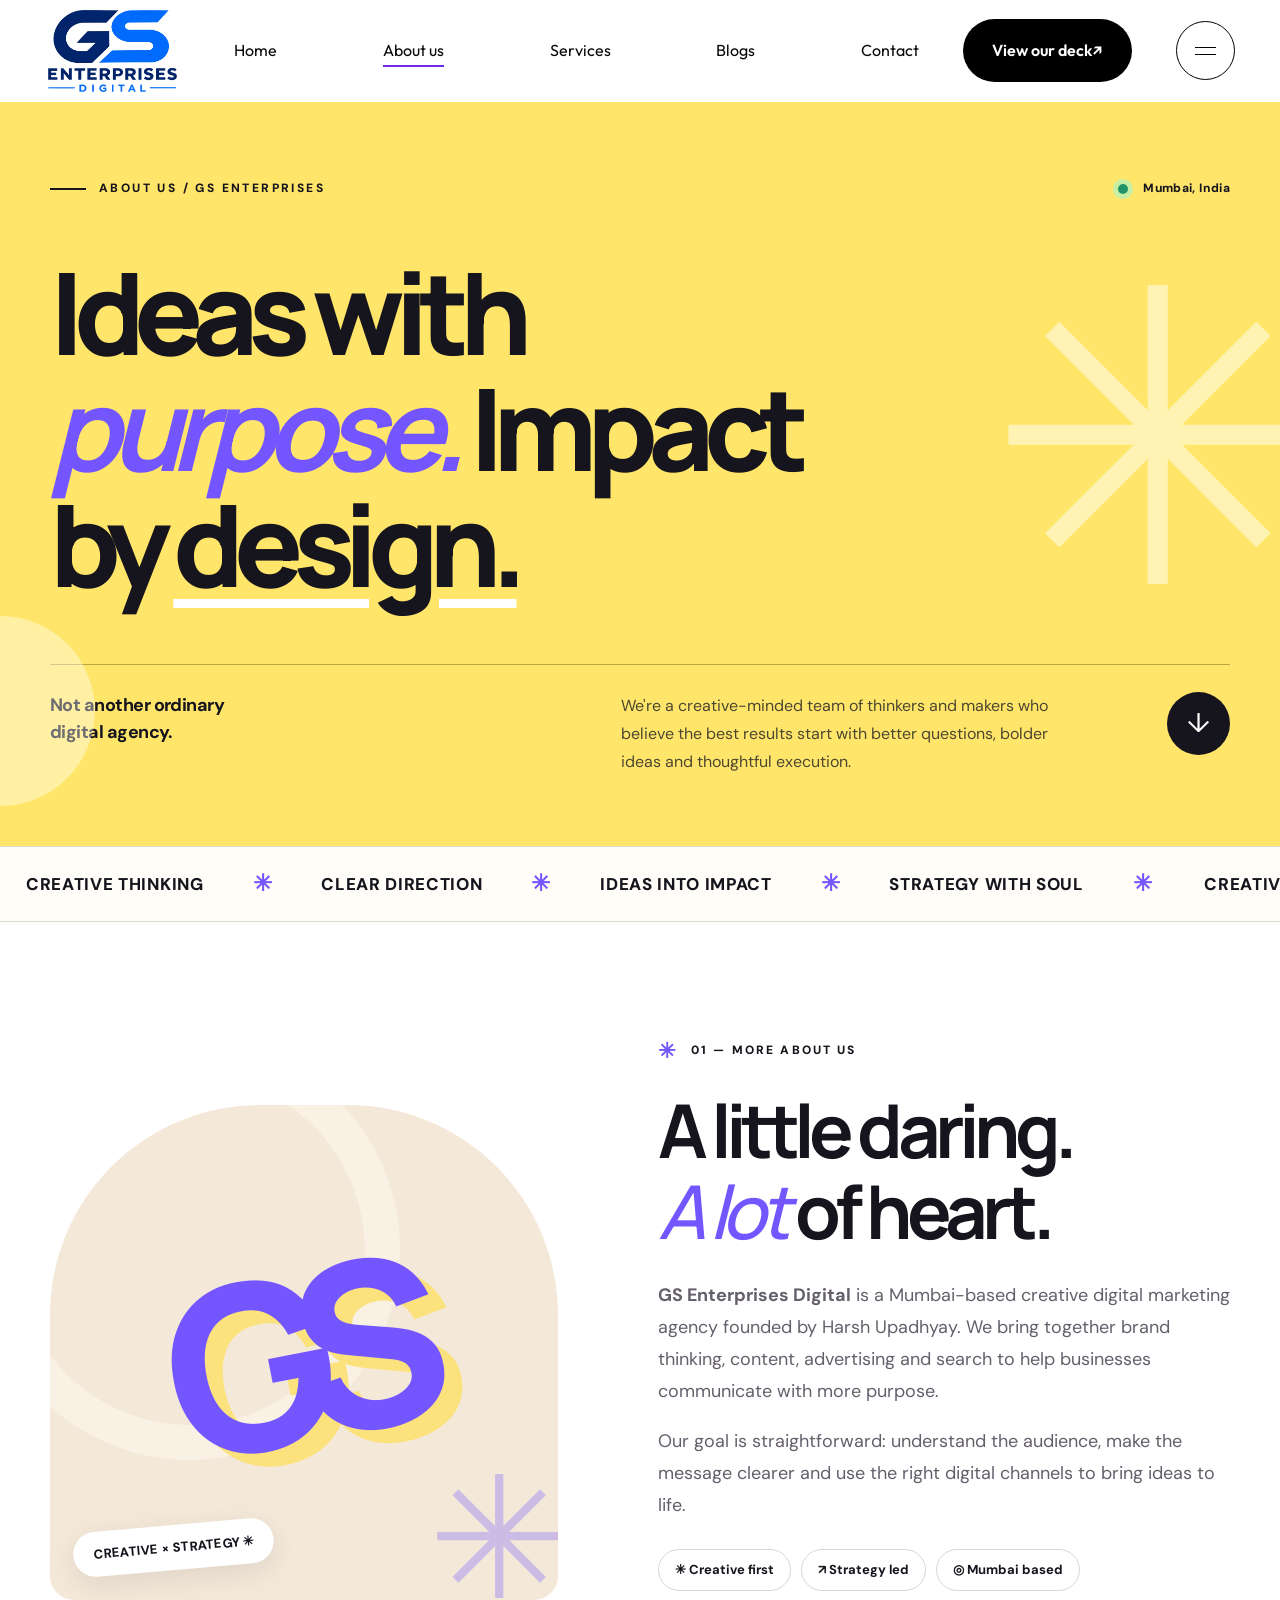
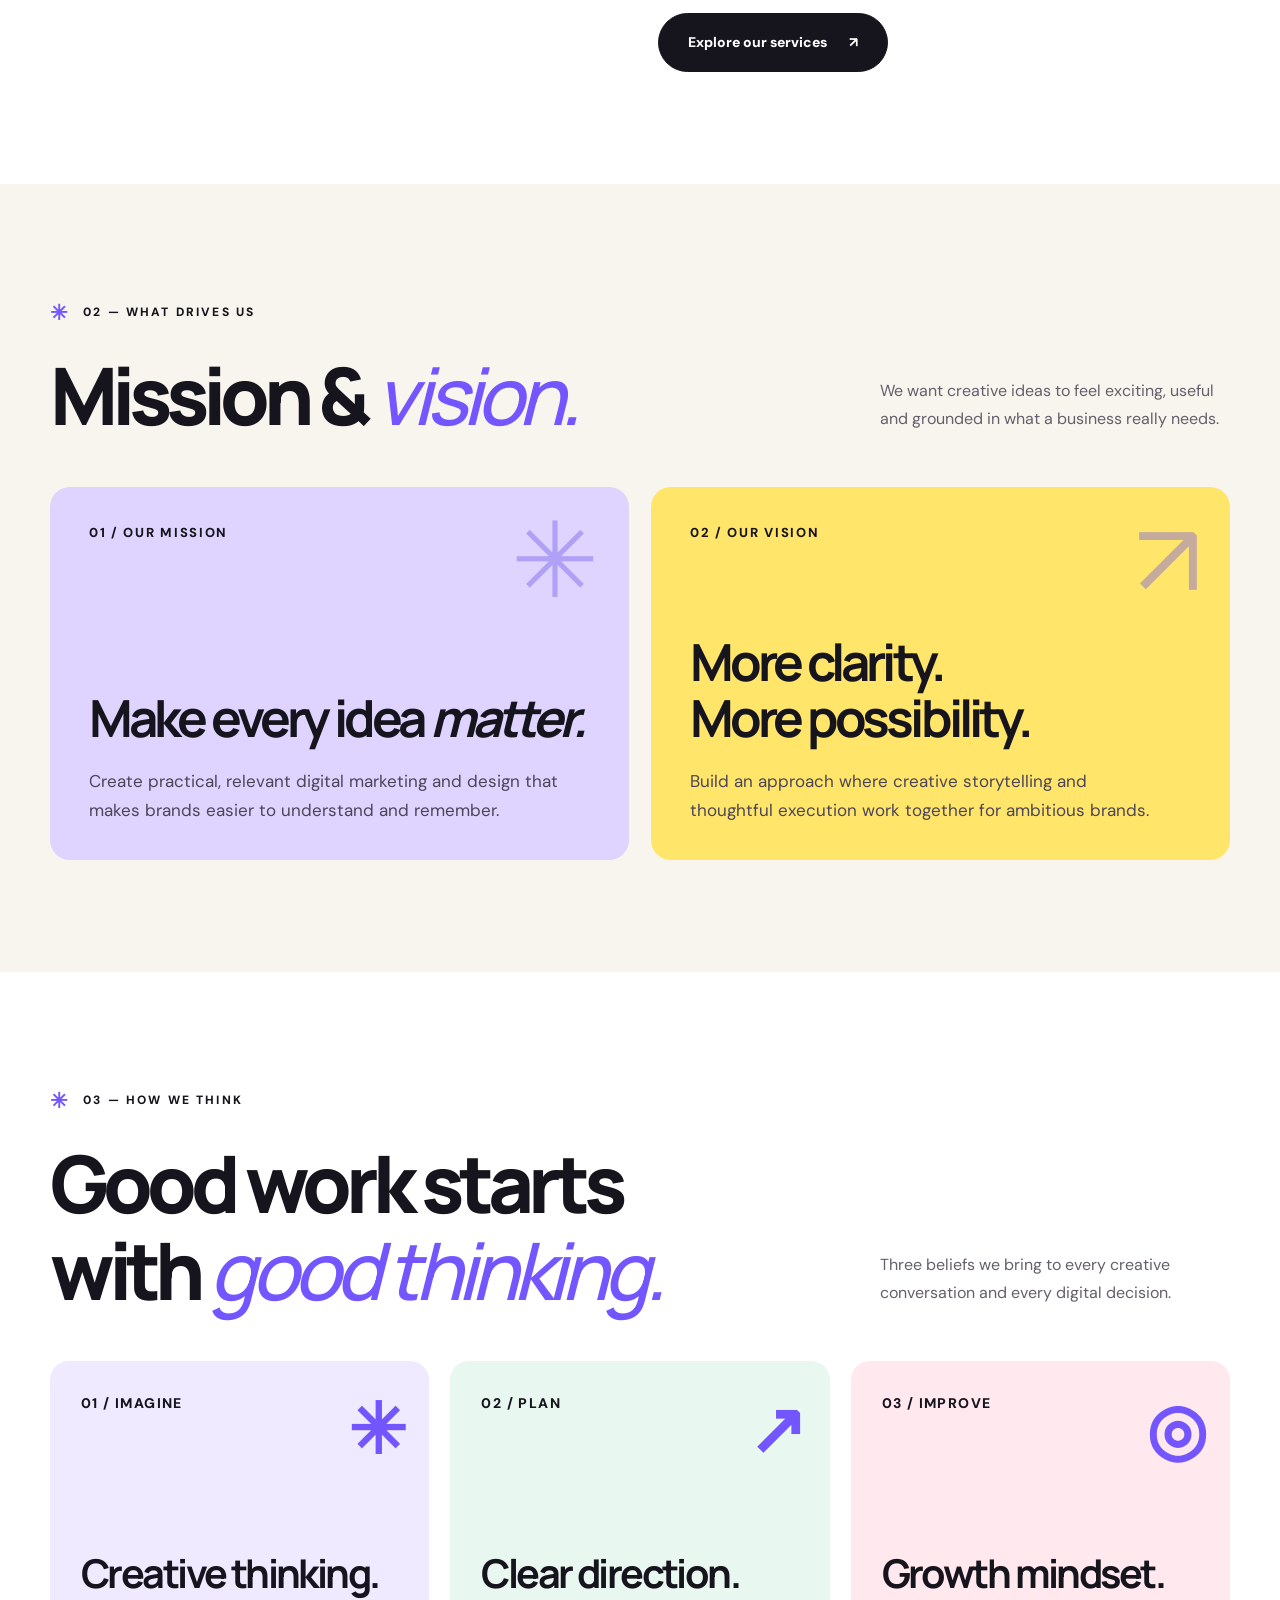
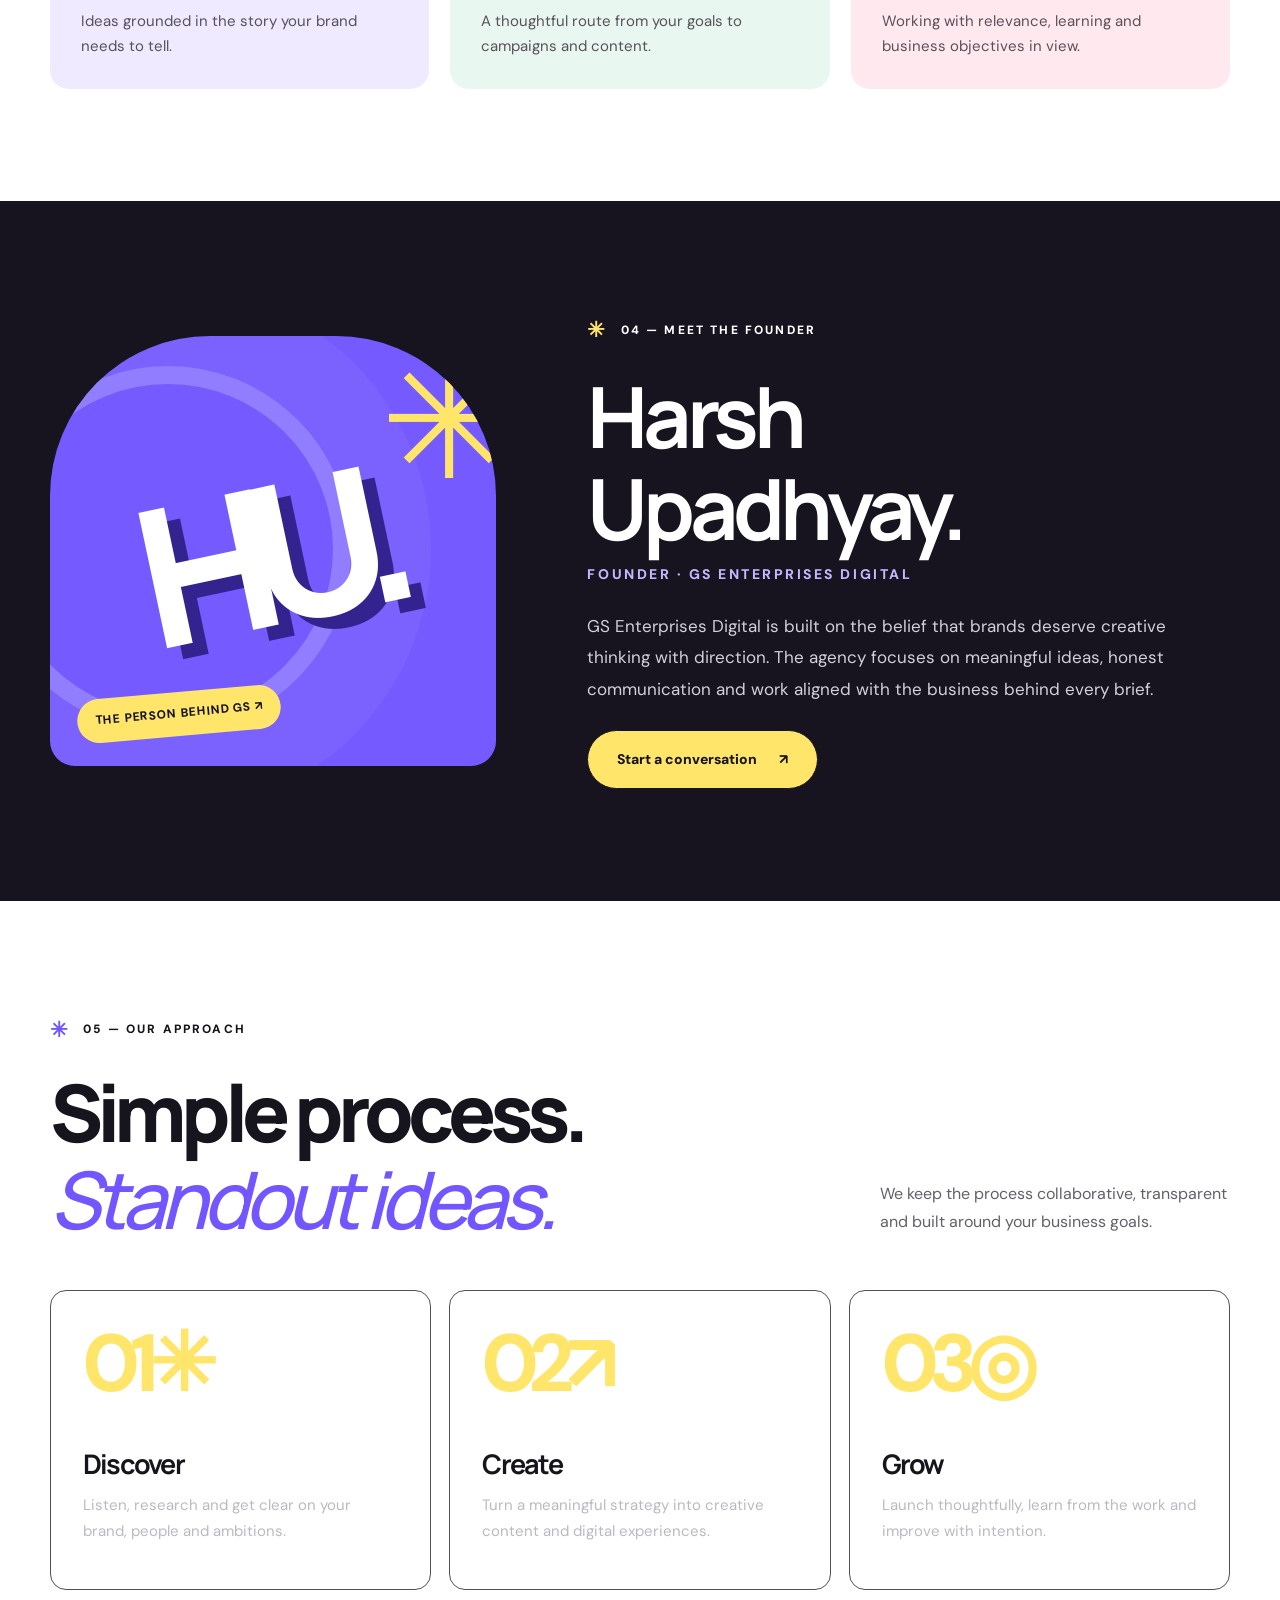
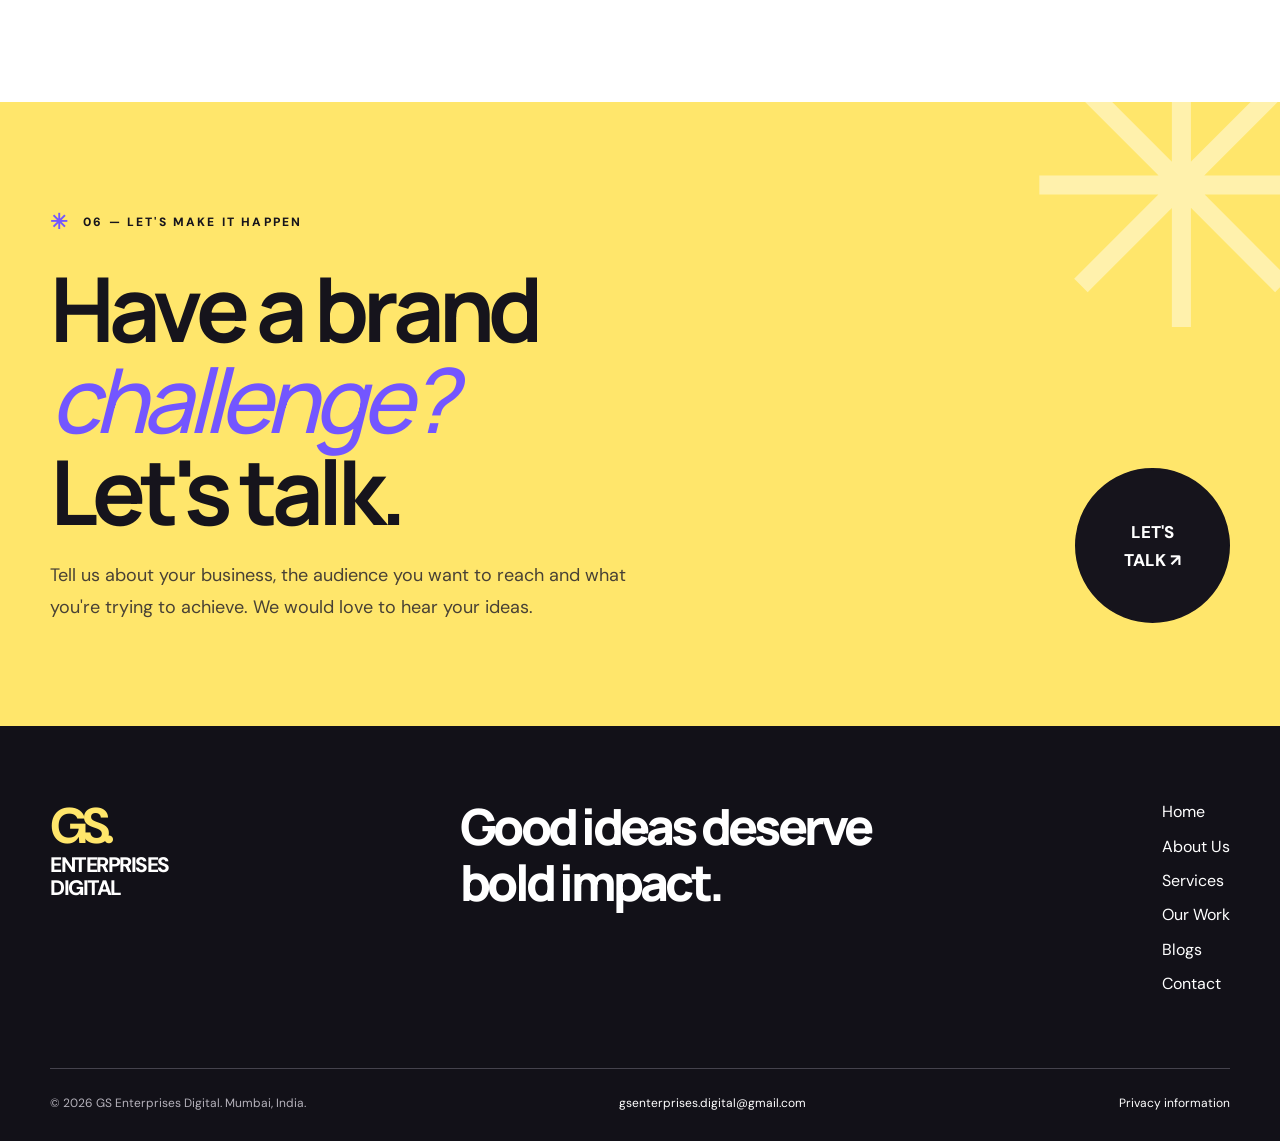
==== commit 88c99e6e: "Update about.html" ====
--- a/about.html
+++ b/about.html
@@ -98,13 +98,71 @@
 @media(max-width:1080px){.about-story-grid{gap:55px}.founder-layout{gap:45px}.about-hero-title{font-size:clamp(60px,9.4vw,108px)}.mission-tile{min-height:345px;padding:32px}}
 @media(max-width:830px){.about-hero-shell{padding-top:65px}.about-hero-title{font-size:clamp(58px,9vw,89px)}.about-story-grid,.founder-layout{grid-template-columns:1fr}.about-scene{min-height:380px;max-width:500px}.about-story-grid{gap:58px}.founder-display{min-height:320px;max-width:450px}.founder-layout{gap:45px}.values-grid{grid-template-columns:1fr 1fr}.value-tile:last-child{grid-column:1/-1;min-height:250px}.about-cta-layout{grid-template-columns:1fr}.about-cta .talk-circle{margin-top:15px}}
 @media(max-width:620px){.about-hero-shell{padding-top:47px;padding-bottom:45px}.about-hero-top{align-items:start;gap:10px;margin-bottom:46px}.about-hero-overline{font-size:9px;letter-spacing:.12em}.about-hero-overline:before{width:18px}.about-location{font-size:10px;white-space:nowrap}.about-hero-title{font-size:clamp(48px,12vw,75px);letter-spacing:-.082em;margin-bottom:48px}.about-hero-title .outlined{text-decoration-thickness:5px;text-underline-offset:7px}.about-hero-sub{grid-template-columns:1fr auto;gap:15px}.about-hero-sub strong{font-size:15px}.about-hero-sub p{grid-column:1/2;grid-row:2;font-size:14px}.about-scroll{grid-column:2;grid-row:1/3;align-self:center;width:52px;height:52px}.about-story h2{font-size:clamp(42px,11vw,62px)}.about-story p{font-size:16px}.about-scene{min-height:290px}.about-scene-letter{font-size:155px}.about-mission .section-head{display:block}.mission-duo,.values-grid{grid-template-columns:1fr}.mission-tile{min-height:280px;padding:25px}.mission-tile h3{font-size:40px}.mission-tile p{font-size:15px}.value-tile,.value-tile:last-child{grid-column:auto;min-height:270px}.founder-display{min-height:290px}.founder-initials{font-size:140px}.founder-text h2{font-size:58px}.founder-text p:not(.founder-position){font-size:16px}.about-cta{padding:78px 0}.about-cta h2{font-size:clamp(48px,11.5vw,71px)}.about-cta p{font-size:16px}.about-page-hero:before{font-size:260px;right:-60px;top:145px}}
+
+/* INDEX-MATCHED HEADER: exact visual measurements from the GS home page.
+   Scoped to header so About sections and footer keep their current layout. */
+.header {
+  z-index:90; position:sticky; top:0; color:#090909;
+  background:#ffffffed; backdrop-filter:blur(15px);
+  border-bottom:1px solid transparent;
+  box-shadow:none;
+  transition:border-color .3s,box-shadow .3s;
+  font-family:'Outfit',Arial,sans-serif;
+}
+.header.stuck,.header.scrolled {border-color:#ededed;box-shadow:0 12px 35px #00000008}
+.header .shell {width:min(1250px,calc(100% - 90px));margin:auto}
+.header .header-inner {height:116px;display:flex;align-items:center;gap:44px}
+.header .brand {display:flex;flex-shrink:0;align-items:center;width:145px}
+.header .brand img {display:block;width:135px;height:86px;object-fit:contain}
+.header .nav {flex:1;display:flex;align-items:center;justify-content:space-between;gap:16px;margin-left:0}
+.header .nav-link {position:relative;font-size:18px;font-weight:400;padding:8px 0;white-space:nowrap}
+.header .nav-link::after {content:'';position:absolute;bottom:5px;left:0;height:2px;background:#7028ea;width:0;border-radius:0;transition:width .25s}
+.header .nav-link:hover::after,
+.header .nav-link[aria-current="page"]::after {width:100%}
+.header .deck {border:0;display:inline-flex;align-items:center;justify-content:center;background:#000;color:#fff;border-radius:999px;font-weight:600;font-size:16px;padding:18px 29px;white-space:nowrap;transition:background .3s,transform .3s}
+.header .deck:hover {background:#7028ea;transform:translateY(-3px)}
+.header .menu {width:59px;height:59px;border:1px solid #000;background:#fff;border-radius:50%;display:grid;align-content:center;justify-items:center;gap:6px;flex:none;transition:background .25s,color .25s}
+.header .menu span {width:21px;height:1px;background:currentColor;display:block;transition:transform .2s}
+.header .menu:hover {background:#000;color:#fff}
+.header .menu[aria-expanded="true"] span:first-child {transform:translateY(3.5px) rotate(45deg)}
+.header .menu[aria-expanded="true"] span:last-child {transform:translateY(-3.5px) rotate(-45deg)}
+.header .mobile-drawer {display:none;background:#fff;padding:12px 6%;border-top:1px solid #eee;box-shadow:0 17px 32px #00000010}
+.header .mobile-drawer.open {display:grid;gap:4px}
+.header .mobile-drawer a {font-weight:500;font-size:20px;padding:12px 8px}
+.header .mobile-drawer .deck {color:#fff;justify-self:start;padding:15px 28px;margin:14px 0}
+@media(max-width:1399px) {
+  .header .header-inner {height:101px}
+  .header .nav-link {font-size:16px}
+}
+@media(max-width:1080px) {
+  .header .shell {width:calc(100% - 60px)}
+  .header .header-inner {gap:27px}
+  .header .nav {gap:12px}
+  .header .nav-link {font-size:15px}
+  .header .deck {padding:15px 21px}
+}
+@media(max-width:830px) {
+  .header .header-inner {height:84px}
+  .header .brand {width:125px}
+  .header .brand img {width:115px;height:67px}
+  .header .nav {display:none}
+  .header .header-inner > .deck {margin-left:auto}
+}
+@media(max-width:580px) {
+  .header .shell {width:calc(100% - 36px)}
+  .header .header-inner {height:78px;gap:11px}
+  .header .brand {width:104px}
+  .header .brand img {width:100px;height:60px}
+  .header .header-inner > .deck {font-size:12px;padding:13px 14px;margin-left:auto}
+  .header .menu {width:45px;height:45px}
+}
 </style>
-<script>document.documentElement.classList.add('js')</script></head><body><a class="skip" href="#main">Skip to content</a><div id="scrollProgress" class="scroll-progress" aria-hidden="true"></div><header class="header" id="header"><div class="shell header-inner">
-<a aria-label="GS Enterprises Digital, Home" class="brand" href="index.html"><img alt="GS Enterprises Digital logo" height="79" src="[data-uri]" width="136"/></a>
-<nav aria-label="Main navigation" class="nav"><a class="nav-link" href="index.html#home">Home</a><a aria-current="page" class="nav-link" href="about.html">About Us</a><a class="nav-link" href="index.html#services">Services</a><a class="nav-link" href="index.html#work">Our Work</a><a class="nav-link" href="index.html#blogs">Blogs</a><a class="nav-link" href="index.html#contact">Contact</a></nav>
-<a class="header-cta" href="index.html#contact">Let's Talk <span aria-hidden="true">↗</span></a>
+<script>document.documentElement.classList.add('js')</script><link href="https://fonts.googleapis.com/css2?family=Outfit:wght@400;500;600;700;800;900&display=swap" rel="stylesheet"></head><body><a class="skip" href="#main">Skip to content</a><div id="scrollProgress" class="scroll-progress" aria-hidden="true"></div><header class="header" id="header"><div class="shell header-inner">
+<a aria-label="GS Enterprises Digital — Home" class="brand" href="index.html#home"><img alt="GS Enterprises Digital logo" height="86" src="[data-uri]" width="135"/></a>
+<nav aria-label="Main navigation" class="nav"><a class="nav-link" href="index.html#home">Home</a><a class="nav-link" href="about.html" aria-current="page">About us</a><a class="nav-link" href="index.html#services">Services</a><a class="nav-link" href="index.html#blogs">Blogs</a><a class="nav-link" href="contact.html">Contact</a></nav>
+<a class="deck" href="https://drive.google.com/drive/folders/18ghTHgUfqfgB1hrkVBEHju1pK_6SHoc3" rel="noopener noreferrer" target="_blank">View our deck <span aria-hidden="true">↗</span></a>
 <button aria-controls="mobileDrawer" aria-expanded="false" aria-label="Open navigation menu" class="menu" id="menu" type="button"><span></span><span></span></button>
-</div><nav aria-label="Mobile navigation" class="mobile-drawer" id="mobileDrawer" inert=""><a href="index.html#home">Home</a><a href="about.html">About Us</a><a href="index.html#services">Services</a><a href="index.html#work">Our Work</a><a href="index.html#blogs">Blogs</a><a href="index.html#contact">Contact</a><a class="header-cta" href="index.html#contact">Let's Talk ↗</a></nav></header><main id="main">
+</div><nav aria-label="Mobile navigation" class="mobile-drawer" id="mobileDrawer" inert=""><a href="index.html#home">Home</a><a href="about.html">About us</a><a href="index.html#services">Services</a><a href="index.html#blogs">Blogs</a><a href="contact.html">Contact</a><a class="deck" href="https://drive.google.com/drive/folders/18ghTHgUfqfgB1hrkVBEHju1pK_6SHoc3" rel="noopener noreferrer" target="_blank">View our deck ↗</a></nav></header><main id="main">
 <section class="about-page-hero" aria-labelledby="aboutHeading">
   <div class="shell about-hero-shell">
     <div class="about-hero-top reveal"><span class="about-hero-overline">About us / GS Enterprises</span><span class="about-location">Mumbai, India</span></div>
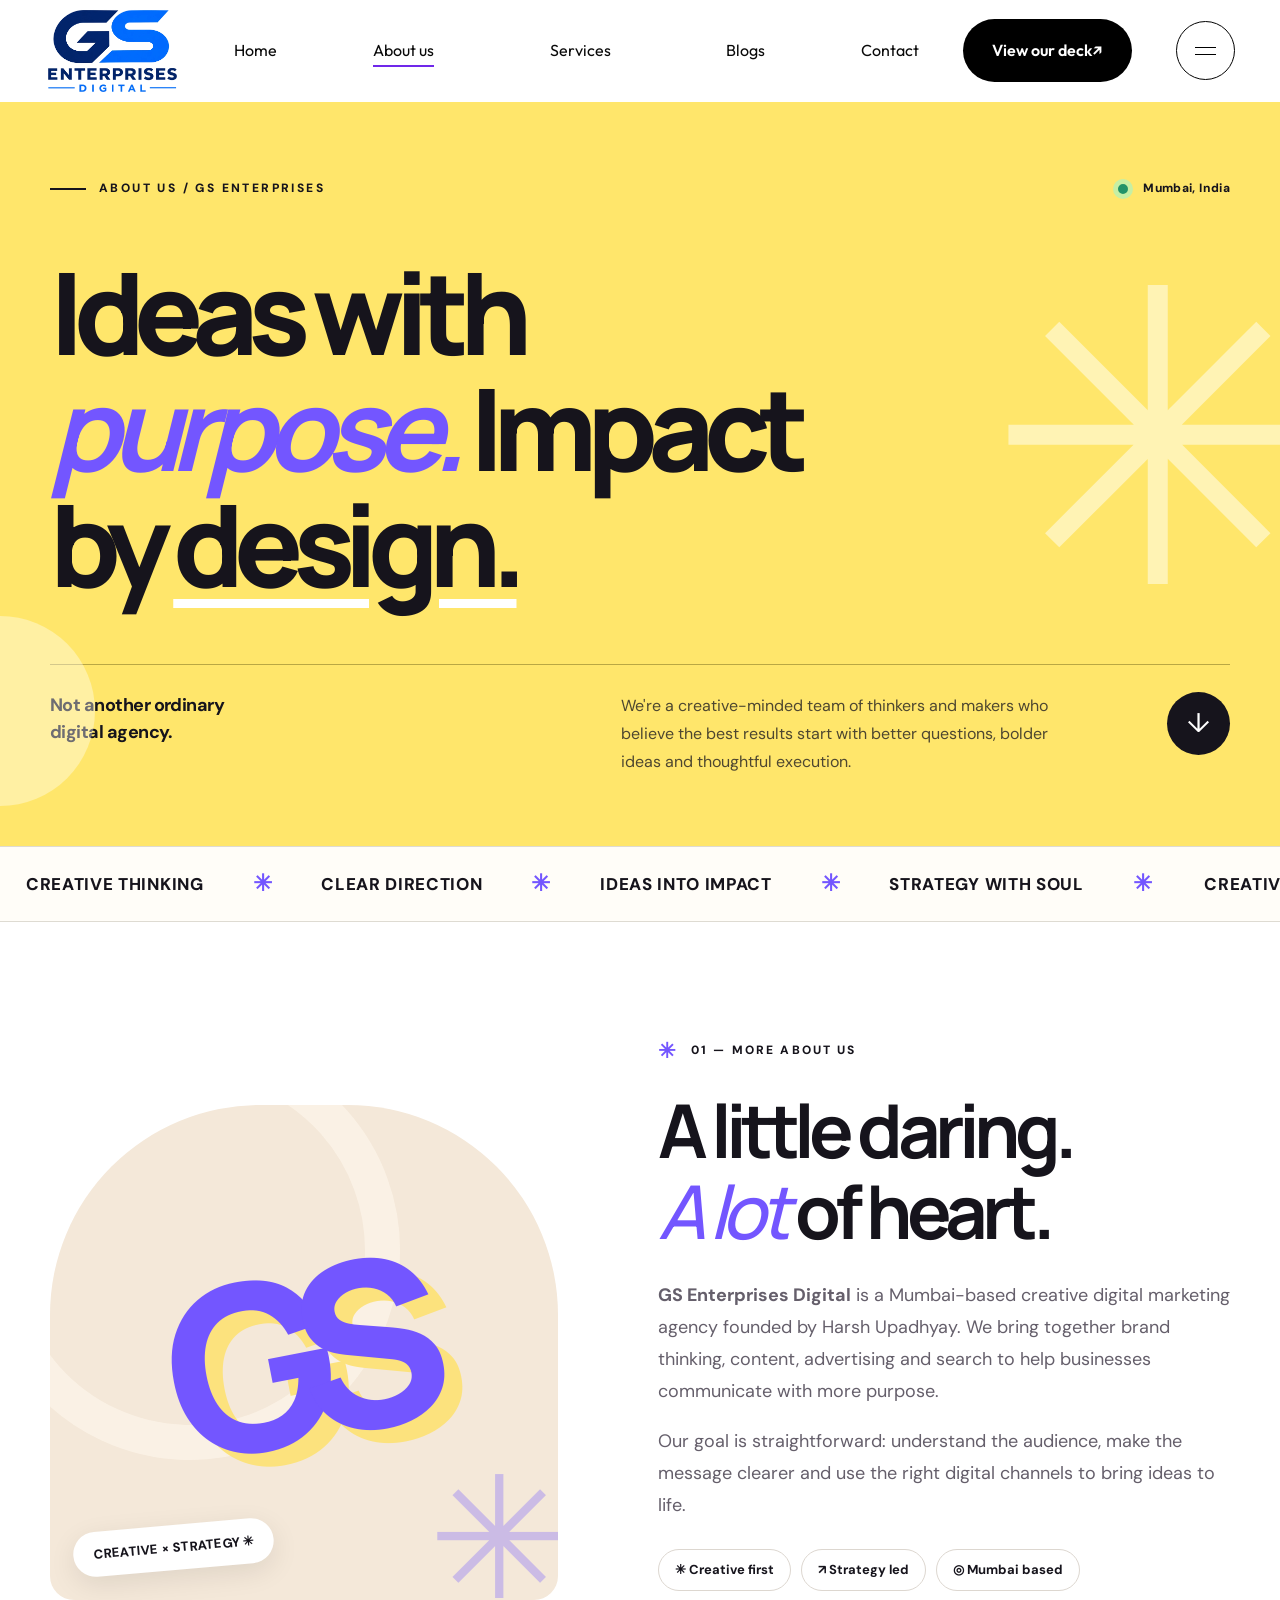
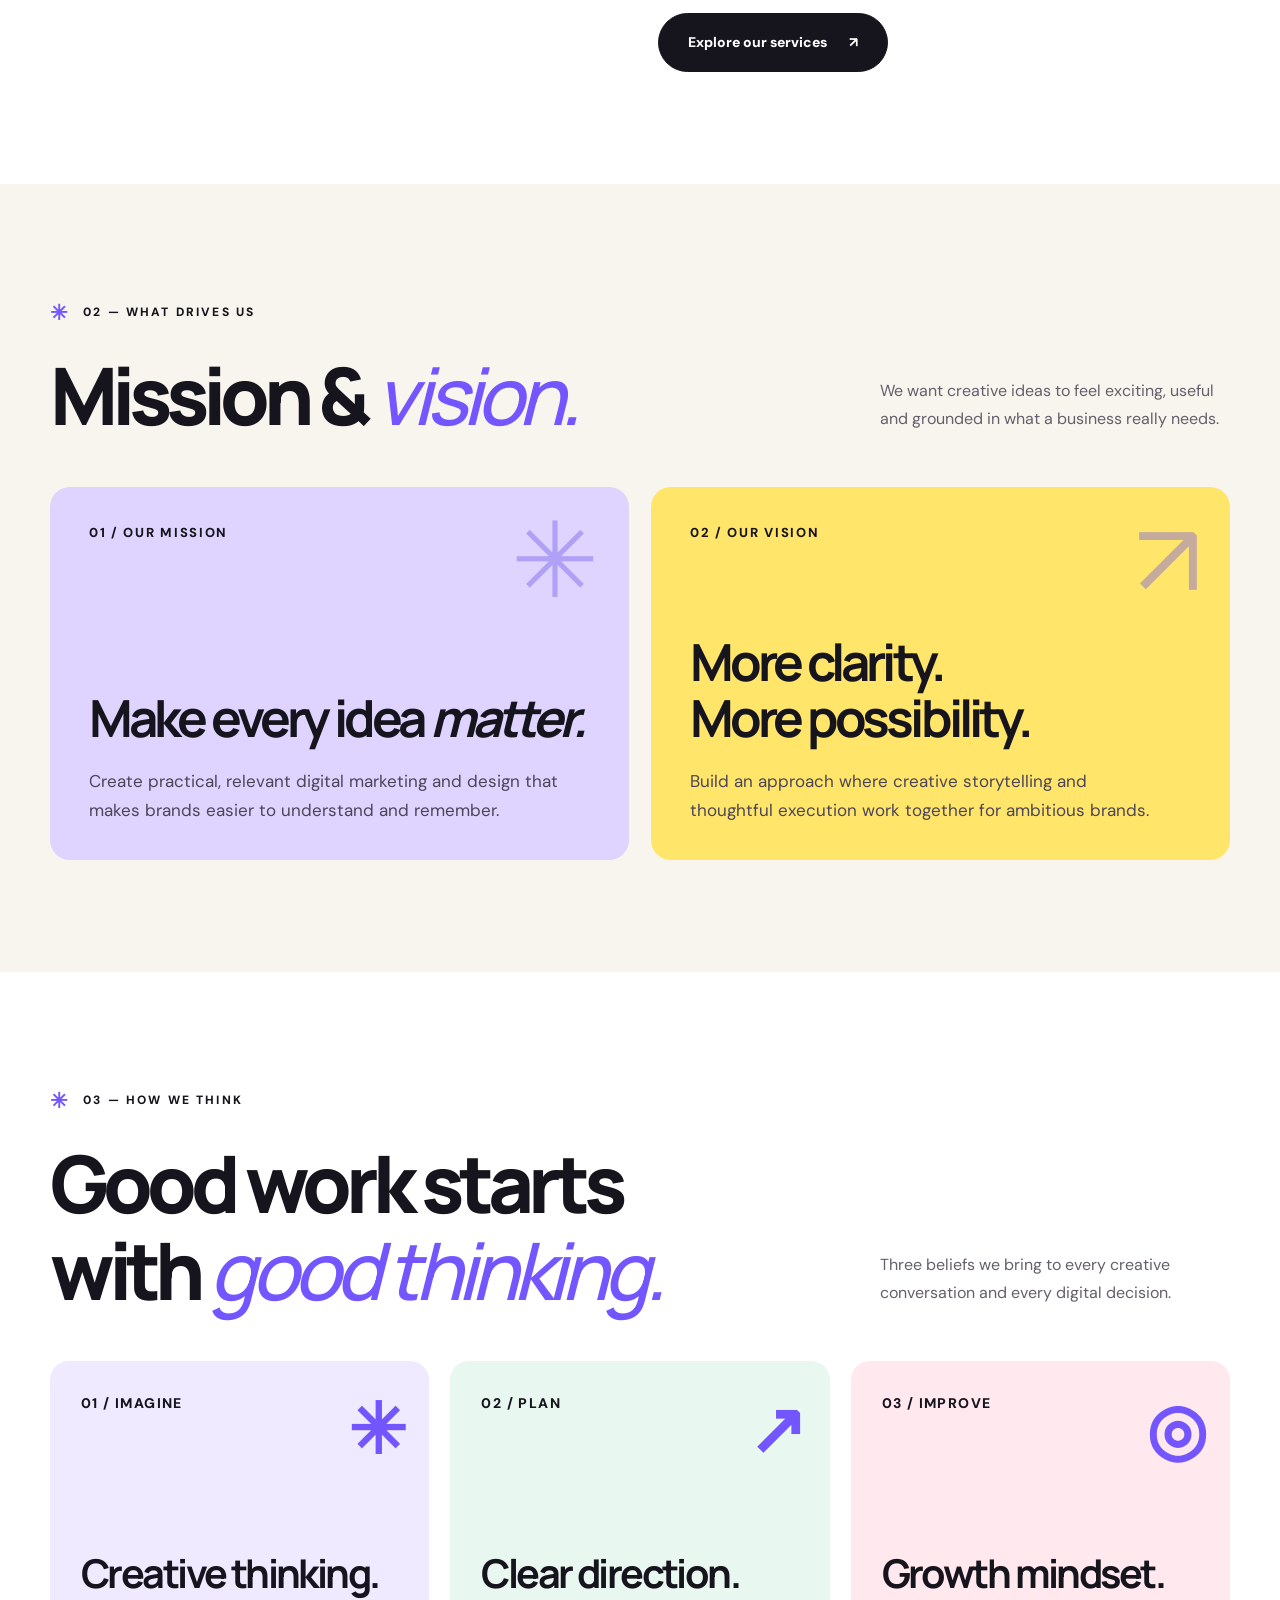
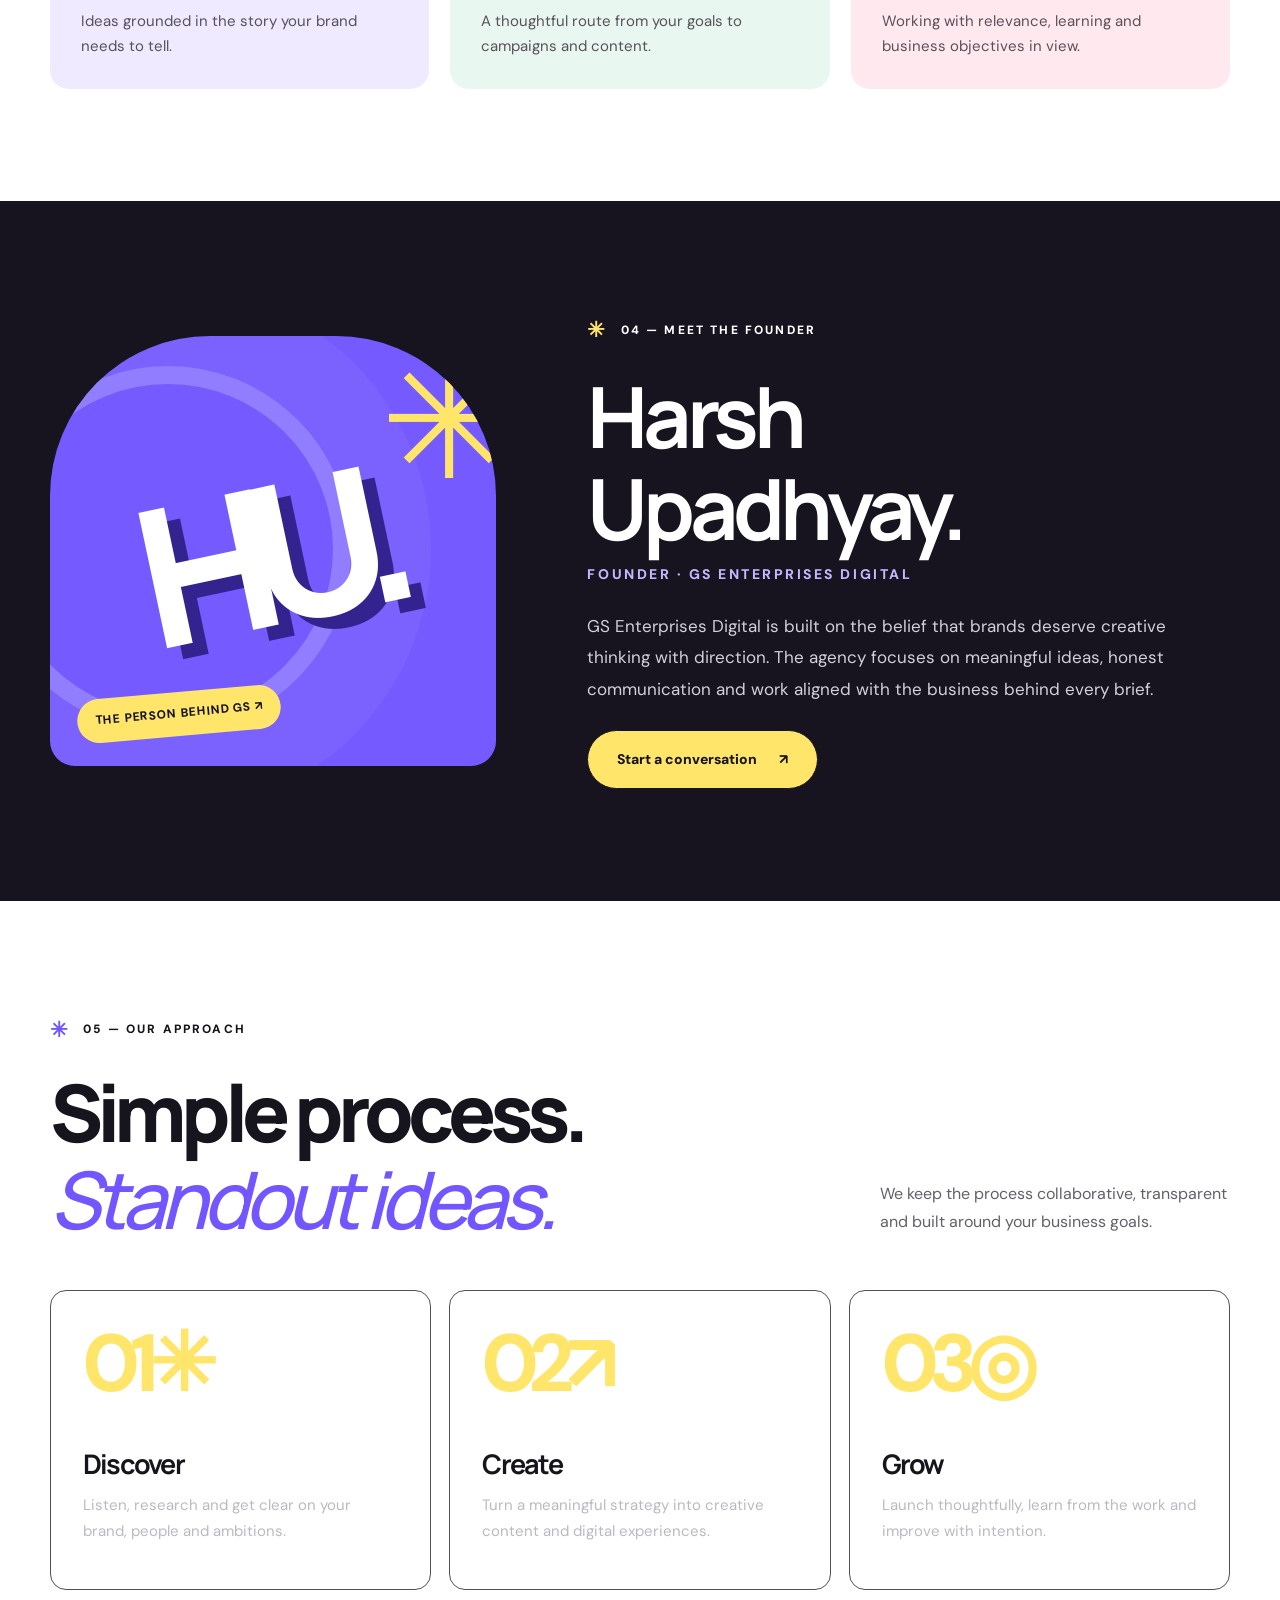
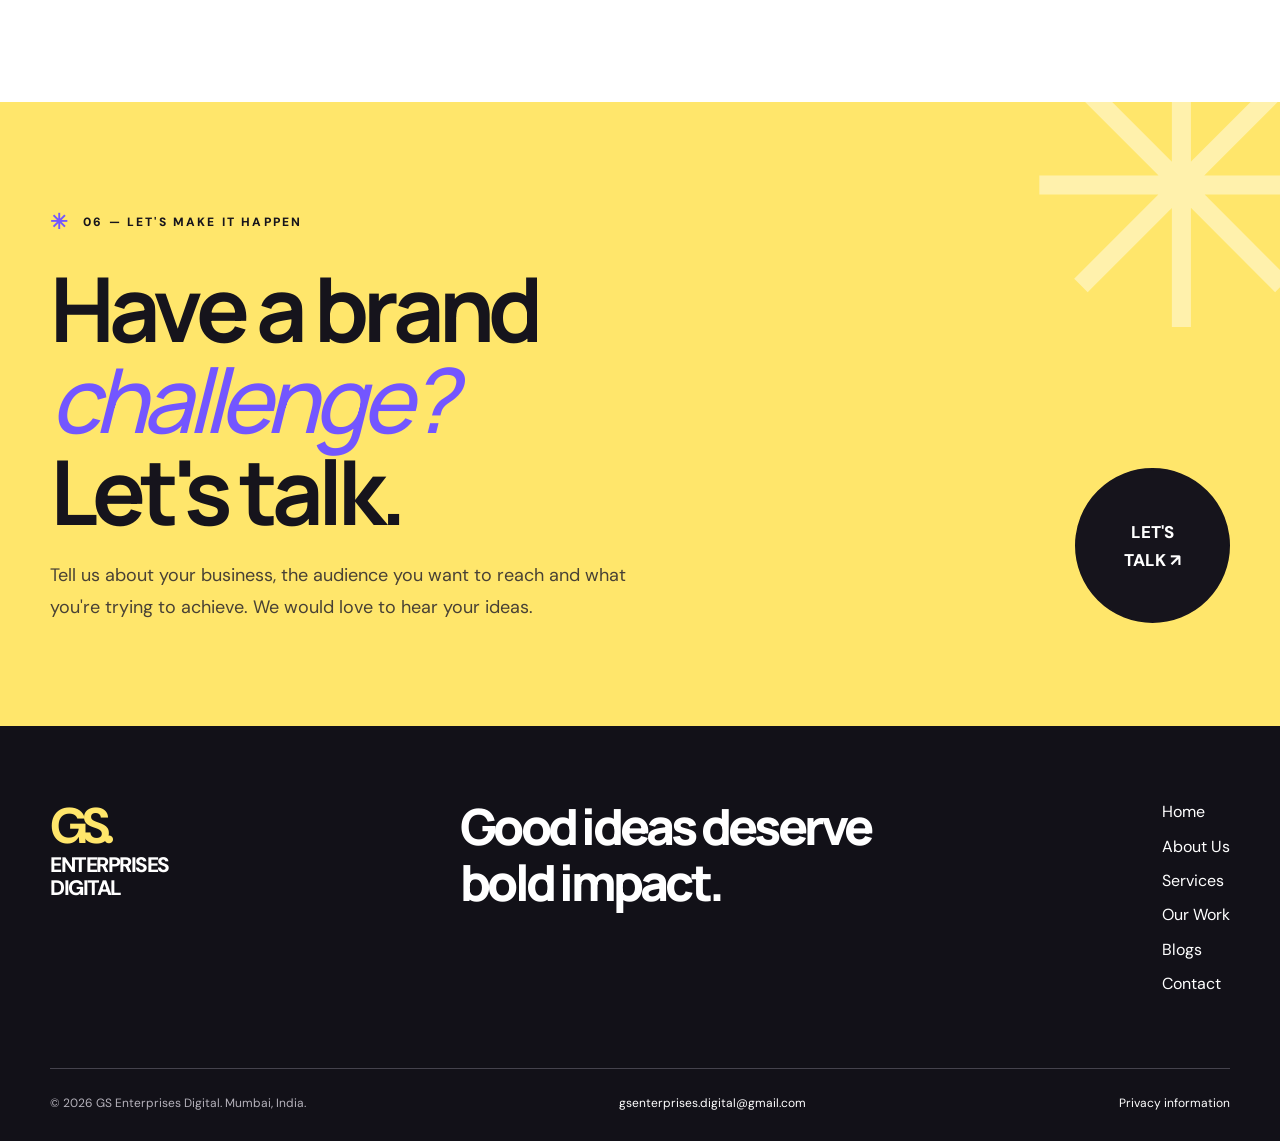
==== commit 69bbc2bc: "Update about.html" ====
--- a/about.html
+++ b/about.html
@@ -159,10 +159,10 @@
 </style>
 <script>document.documentElement.classList.add('js')</script><link href="https://fonts.googleapis.com/css2?family=Outfit:wght@400;500;600;700;800;900&display=swap" rel="stylesheet"></head><body><a class="skip" href="#main">Skip to content</a><div id="scrollProgress" class="scroll-progress" aria-hidden="true"></div><header class="header" id="header"><div class="shell header-inner">
 <a aria-label="GS Enterprises Digital — Home" class="brand" href="index.html#home"><img alt="GS Enterprises Digital logo" height="86" src="[data-uri]" width="135"/></a>
-<nav aria-label="Main navigation" class="nav"><a class="nav-link" href="index.html#home">Home</a><a class="nav-link" href="about.html" aria-current="page">About us</a><a class="nav-link" href="index.html#services">Services</a><a class="nav-link" href="index.html#blogs">Blogs</a><a class="nav-link" href="contact.html">Contact</a></nav>
+<nav aria-label="Main navigation" class="nav"><a class="nav-link" href="index.html#home">Home</a><a class="nav-link" href="about.html" aria-current="page">About us</a><a class="nav-link" href="services.html">Services</a><a class="nav-link" href="index.html#blogs">Blogs</a><a class="nav-link" href="contact.html">Contact</a></nav>
 <a class="deck" href="https://drive.google.com/drive/folders/18ghTHgUfqfgB1hrkVBEHju1pK_6SHoc3" rel="noopener noreferrer" target="_blank">View our deck <span aria-hidden="true">↗</span></a>
 <button aria-controls="mobileDrawer" aria-expanded="false" aria-label="Open navigation menu" class="menu" id="menu" type="button"><span></span><span></span></button>
-</div><nav aria-label="Mobile navigation" class="mobile-drawer" id="mobileDrawer" inert=""><a href="index.html#home">Home</a><a href="about.html">About us</a><a href="index.html#services">Services</a><a href="index.html#blogs">Blogs</a><a href="contact.html">Contact</a><a class="deck" href="https://drive.google.com/drive/folders/18ghTHgUfqfgB1hrkVBEHju1pK_6SHoc3" rel="noopener noreferrer" target="_blank">View our deck ↗</a></nav></header><main id="main">
+</div><nav aria-label="Mobile navigation" class="mobile-drawer" id="mobileDrawer" inert=""><a href="index.html#home">Home</a><a href="about.html">About us</a><a href="services.html">Services</a><a href="index.html#blogs">Blogs</a><a href="contact.html">Contact</a><a class="deck" href="https://drive.google.com/drive/folders/18ghTHgUfqfgB1hrkVBEHju1pK_6SHoc3" rel="noopener noreferrer" target="_blank">View our deck ↗</a></nav></header><main id="main">
 <section class="about-page-hero" aria-labelledby="aboutHeading">
   <div class="shell about-hero-shell">
     <div class="about-hero-top reveal"><span class="about-hero-overline">About us / GS Enterprises</span><span class="about-location">Mumbai, India</span></div>
@@ -205,4 +205,270 @@
   if('IntersectionObserver' in window&&!reduced){const obs=new IntersectionObserver(function(entries){entries.forEach(function(e){if(e.isIntersecting){e.target.classList.add('visible');obs.unobserve(e.target);}});},{threshold:.08});document.querySelectorAll('.reveal').forEach(function(el){obs.observe(el);});}
   else document.querySelectorAll('.reveal').forEach(function(el){el.classList.add('visible');});
 })();
-</script></body></html>
+</script><script>
+
+/*
+ * GS Enterprises Digital — Services mega menu
+ * Integrated directly into about.html so this page works as a single file.
+ * Uses the original eight SVG illustrations already in services.html.
+ * No libraries required; works with both .header and .site-header layouts.
+ */
+(() => {
+  'use strict';
+
+  const SERVICES = [
+    { name: 'Social Media Marketing', id: 'social-media-marketing', icon: '♡', tint: '#fff0f7' },
+    { name: 'Performance Marketing', id: 'performance-marketing', icon: '↗', tint: '#e9f8ed' },
+    { name: 'Creative Content Production', id: 'creative-content-production', icon: '▶', tint: '#fff4d9' },
+    { name: 'Brand Strategy', id: 'brand-strategy', icon: '✳', tint: '#f1edff' },
+    { name: 'Influencer & Campaign Marketing', id: 'influencer-campaign-marketing', icon: '✦', tint: '#fff1e7' },
+    { name: 'Website Design & Development', id: 'website-design-development', icon: '</>', tint: '#eae7ff' },
+    { name: 'SEO & Organic Growth', id: 'seo-organic-growth', icon: '⌕', tint: '#e8f6ff' },
+    { name: 'UI/UX & Digital Experiences', id: 'ui-ux-digital-experiences', icon: '◈', tint: '#f1ebff' },
+  ];
+
+  const CSS = `
+    .gs-menu-trigger {
+      display:inline-flex!important; align-items:center; justify-content:center;
+      white-space:nowrap; padding:10px 20px!important; border-radius:999px;
+      transition:background .18s ease,color .18s ease!important;
+    }
+    .gs-menu-trigger::after { display:none!important; }
+    .gs-menu-trigger:hover, .gs-menu-trigger[aria-expanded="true"] {
+      background:#0c0b10!important; color:#fff!important;
+    }
+    .gs-menu-panel[hidden] { display:none!important; }
+    .gs-menu-panel {
+      position:absolute; left:50%; top:calc(100% - 1px); z-index:100;
+      width:min(950px,calc(100vw - 36px)); transform:translateX(-50%);
+      background:#fff; border:1px solid #eeeaf2; border-top:1px solid #f7f4fb;
+      border-radius:0 0 15px 15px; padding:14px;
+      box-shadow:0 23px 50px rgba(36,24,57,.15); color:#17121d;
+      font-family:'Outfit','DM Sans',Arial,sans-serif;
+    }
+    .gs-menu-grid { display:grid; grid-template-columns:repeat(4,minmax(0,1fr)); gap:13px 10px; }
+    .gs-menu-card {
+      display:flex; flex-direction:column; text-align:center; align-items:stretch;
+      min-width:0; gap:7px; color:#28232d; text-decoration:none!important;
+      border-radius:13px; padding:0 0 4px;
+      transition:transform .2s ease;
+    }
+    .gs-menu-card:hover { transform:translateY(-3px); }
+    .gs-menu-card:focus-visible { outline:3px solid #7028ea; outline-offset:3px; }
+    .gs-menu-thumb {
+      width:100%; height:120px; display:flex; justify-content:center; align-items:center;
+      overflow:hidden; border:1px solid #e9e6ed; border-radius:11px;
+      background:linear-gradient(160deg,#fff 50%,var(--gs-tone));
+      box-shadow:0 5px 13px rgba(13,12,24,.045);
+      transition:border-color .2s ease,box-shadow .2s ease;
+    }
+    .gs-menu-card:hover .gs-menu-thumb { border-color:#bb9af2; box-shadow:0 8px 20px #7028ea20; }
+    .gs-menu-thumb svg { display:block; width:100%; height:100%; max-height:118px; }
+    .gs-menu-fallback {
+      display:grid; place-items:center; width:75px; height:75px; border-radius:25px;
+      background:var(--gs-tone); color:#5231a7; font-size:40px; font-weight:800;
+    }
+    .gs-menu-caption {
+      display:block; font-size:12px; line-height:1.4; font-weight:500;
+      letter-spacing:0; overflow-wrap:anywhere;
+    }
+    .gs-menu-all { display:none; }
+    @media (max-width:830px) {
+      .gs-menu-panel {
+        left:0; right:0; top:100%; transform:none; width:100%; max-height:65vh;
+        overflow:auto; overscroll-behavior:contain; border-radius:0 0 16px 16px;
+        box-shadow:0 18px 40px #0002; padding:15px 5%;
+      }
+      .gs-menu-grid { grid-template-columns:repeat(2,minmax(0,1fr)); gap:15px; }
+      .gs-menu-thumb { height:100px; }
+      .gs-menu-thumb svg { max-height:100px; }
+      .gs-menu-fallback { width:60px; height:60px; font-size:32px; }
+      .gs-menu-caption { font-size:13px; }
+      .gs-menu-all {
+        display:block; text-align:center; color:#6223c2; font-weight:700;
+        font-size:14px; padding:15px 4px 2px; text-decoration:underline!important;
+      }
+      .mobile-drawer .gs-menu-trigger { justify-content:flex-start; width:100%; }
+    }
+    @media (max-width:410px) {
+      .gs-menu-panel { padding:12px 4%; }
+      .gs-menu-grid { gap:12px 8px; }
+      .gs-menu-thumb { height:86px; }
+      .gs-menu-thumb svg { max-height:86px; }
+      .gs-menu-caption { font-size:12px; }
+    }
+    @media (prefers-reduced-motion:reduce) {
+      .gs-menu-card, .gs-menu-trigger, .gs-menu-thumb { transition:none!important; }
+      .gs-menu-card:hover { transform:none; }
+    }
+  `;
+
+  function start() {
+    const header = document.querySelector('header.header, header.site-header');
+    if (!header || document.getElementById('gsServicesMegaMenu')) return;
+
+    const anchors = Array.from(header.querySelectorAll('nav a[href]'));
+    const triggers = anchors.filter(a => {
+      const href = a.getAttribute('href') || '';
+      return /(?:^|\/)services\.html(?:[?#].*)?$/.test(href) &&
+        a.textContent.trim().toLowerCase() === 'services';
+    });
+    if (!triggers.length) return;
+
+    const style = document.createElement('style');
+    style.id = 'gsServicesMegaMenuStyles';
+    style.textContent = CSS;
+    document.head.appendChild(style);
+
+    const panel = document.createElement('section');
+    panel.id = 'gsServicesMegaMenu';
+    panel.className = 'gs-menu-panel';
+    panel.hidden = true;
+    panel.setAttribute('aria-label', 'Explore our eight services');
+
+    const grid = document.createElement('div');
+    grid.className = 'gs-menu-grid';
+
+    SERVICES.forEach(service => {
+      const card = document.createElement('a');
+      card.href = 'services.html#' + service.id;
+      card.className = 'gs-menu-card';
+      card.setAttribute('aria-label', 'Explore ' + service.name);
+
+      const thumb = document.createElement('span');
+      thumb.className = 'gs-menu-thumb';
+      thumb.style.setProperty('--gs-tone', service.tint);
+      thumb.dataset.serviceId = service.id;
+
+      const fallback = document.createElement('span');
+      fallback.className = 'gs-menu-fallback';
+      fallback.textContent = service.icon;
+      fallback.setAttribute('aria-hidden', 'true');
+      thumb.appendChild(fallback);
+
+      const caption = document.createElement('span');
+      caption.className = 'gs-menu-caption';
+      caption.textContent = service.name;
+
+      card.append(thumb, caption);
+      grid.appendChild(card);
+    });
+    panel.appendChild(grid);
+
+    const all = document.createElement('a');
+    all.className = 'gs-menu-all';
+    all.href = 'services.html#all-services';
+    all.textContent = 'View all services →';
+    panel.appendChild(all);
+    header.appendChild(panel);
+
+    let open = false;
+    let illustrationRequest = null;
+    const desktopHover = () => window.matchMedia('(hover:hover) and (min-width:831px)').matches;
+
+    const setOpen = value => {
+      open = value;
+      panel.hidden = !value;
+      triggers.forEach(a => a.setAttribute('aria-expanded', String(value)));
+      if (value) loadIllustrations();
+    };
+
+    triggers.forEach(a => {
+      a.classList.add('gs-menu-trigger');
+      a.setAttribute('aria-haspopup', 'true');
+      a.setAttribute('aria-controls', panel.id);
+      a.setAttribute('aria-expanded', 'false');
+      a.addEventListener('pointerenter', () => { if (desktopHover()) setOpen(true); });
+      a.addEventListener('click', event => {
+        event.preventDefault();
+        setOpen(!open);
+      });
+      a.addEventListener('keydown', event => {
+        if (event.key === 'ArrowDown' || event.key === ' ') {
+          event.preventDefault();
+          setOpen(true);
+          grid.querySelector('a')?.focus();
+        }
+      });
+    });
+
+    header.querySelectorAll('nav a:not(.gs-menu-trigger)').forEach(link => {
+      link.addEventListener('pointerenter', () => { if (desktopHover() && open) setOpen(false); });
+    });
+    header.addEventListener('pointerleave', () => { if (desktopHover()) setOpen(false); });
+    panel.addEventListener('click', event => {
+      if (event.target.closest('a')) setOpen(false);
+    });
+    document.addEventListener('pointerdown', event => {
+      if (open && !header.contains(event.target)) setOpen(false);
+    });
+    document.addEventListener('focusin', event => {
+      if (open && !header.contains(event.target)) setOpen(false);
+    });
+    document.addEventListener('keydown', event => {
+      if (open && event.key === 'Escape') {
+        setOpen(false);
+        triggers.find(a => a.offsetParent !== null)?.focus();
+      }
+    });
+    header.querySelector('#menu')?.addEventListener('click', () => { if (open) setOpen(false); });
+    window.addEventListener('resize', () => { if (open) setOpen(false); });
+
+    // Give cloned SVGs their own IDs so gradients/filters don't conflict with
+    // originals on the Services page.
+    function isolatedSvg(original, uniqueId) {
+      const svg = original.cloneNode(true);
+      const prefix = 'gsmega-' + uniqueId + '-';
+      for (const element of [svg, ...svg.querySelectorAll('*')]) {
+        const oldId = element.getAttribute('id');
+        if (oldId) element.setAttribute('id', prefix + oldId);
+        for (const attr of Array.from(element.attributes)) {
+          if (attr.name === 'id') continue;
+          let val = attr.value.replace(/url\(#([^\)]+)\)/g, (_, id) => `url(#${prefix}${id})`);
+          if ((attr.name === 'href' || attr.name === 'xlink:href') && val.startsWith('#')) {
+            val = '#' + prefix + val.slice(1);
+          }
+          if (val !== attr.value) element.setAttribute(attr.name, val);
+        }
+      }
+      svg.removeAttribute('role');
+      svg.setAttribute('aria-hidden', 'true');
+      svg.setAttribute('focusable', 'false');
+      if (!svg.getAttribute('viewBox')) svg.setAttribute('viewBox', '0 0 620 390');
+      return svg;
+    }
+
+    function useIllustrations(doc) {
+      for (const service of SERVICES) {
+        const section = doc.getElementById(service.id);
+        const art = section?.querySelector('.cs-artwork svg');
+        const thumb = grid.querySelector(`[data-service-id="${service.id}"]`);
+        if (art && thumb) thumb.replaceChildren(isolatedSvg(art, service.id));
+      }
+    }
+
+    function loadIllustrations() {
+      if (illustrationRequest) return;
+      if (document.querySelector('.cs-service')) {
+        useIllustrations(document);
+        illustrationRequest = Promise.resolve();
+        return;
+      }
+      // Load only when a visitor opens the menu; fallbacks remain visible offline.
+      illustrationRequest = fetch('services.html', { credentials: 'same-origin' })
+        .then(response => {
+          if (!response.ok) throw new Error('Services page unavailable');
+          return response.text();
+        })
+        .then(html => useIllustrations(new DOMParser().parseFromString(html, 'text/html')))
+        .catch(() => { /* Original fallback icons remain usable. */ });
+    }
+  }
+
+  if (document.readyState === 'loading') document.addEventListener('DOMContentLoaded', start);
+  else start();
+})();
+
+
+</script>
+</body></html>
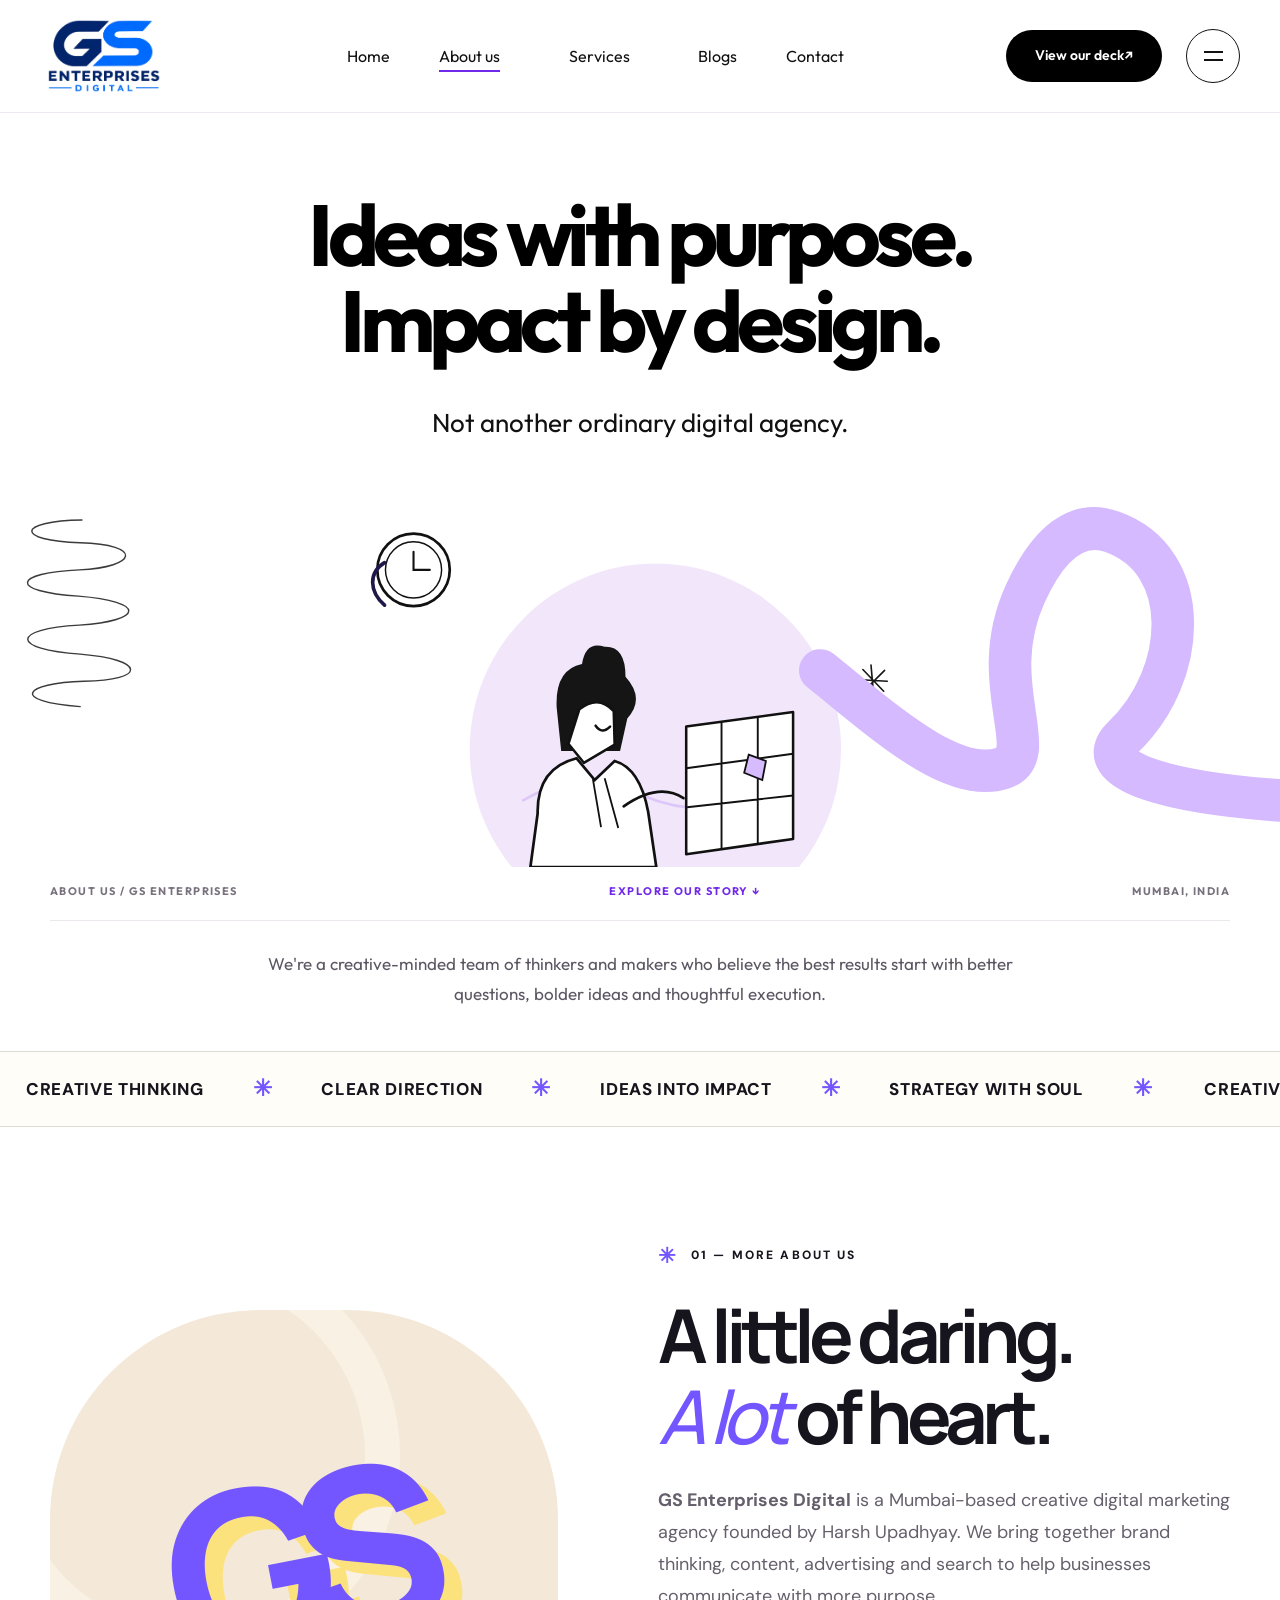
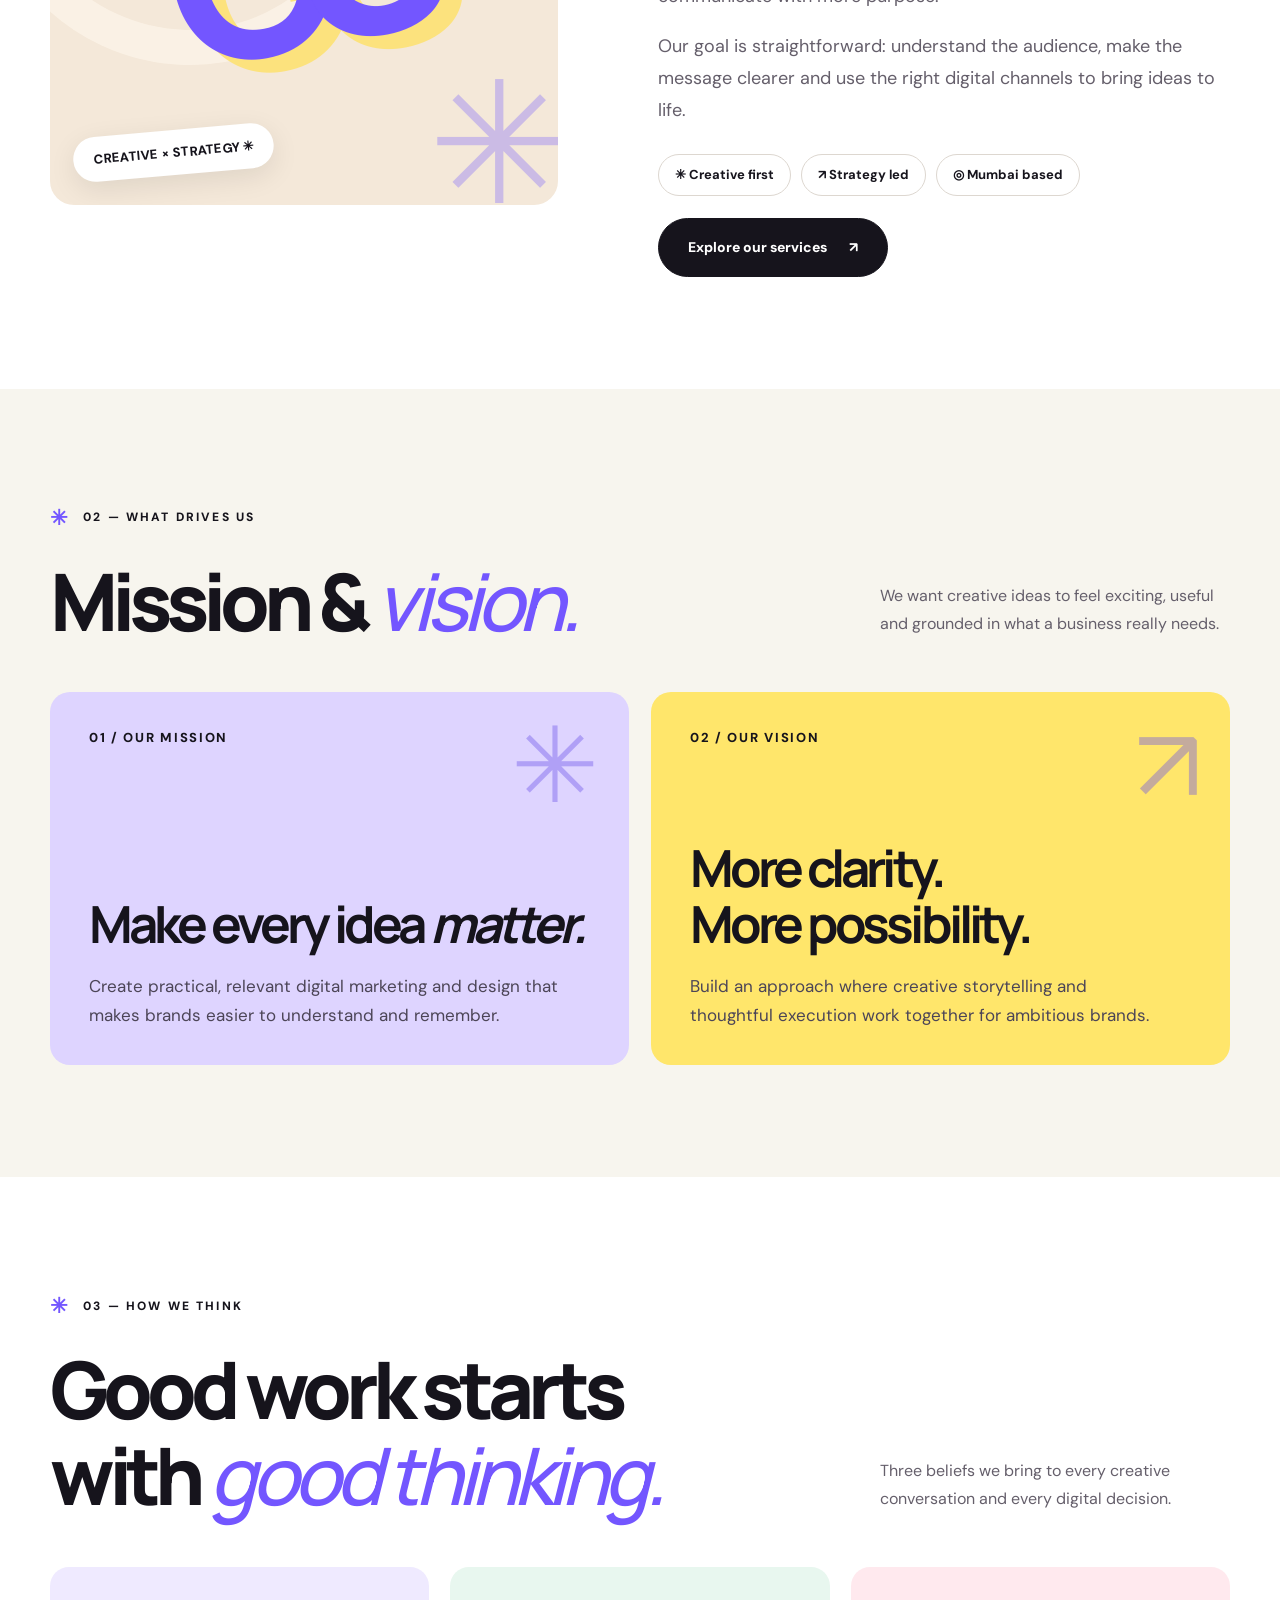
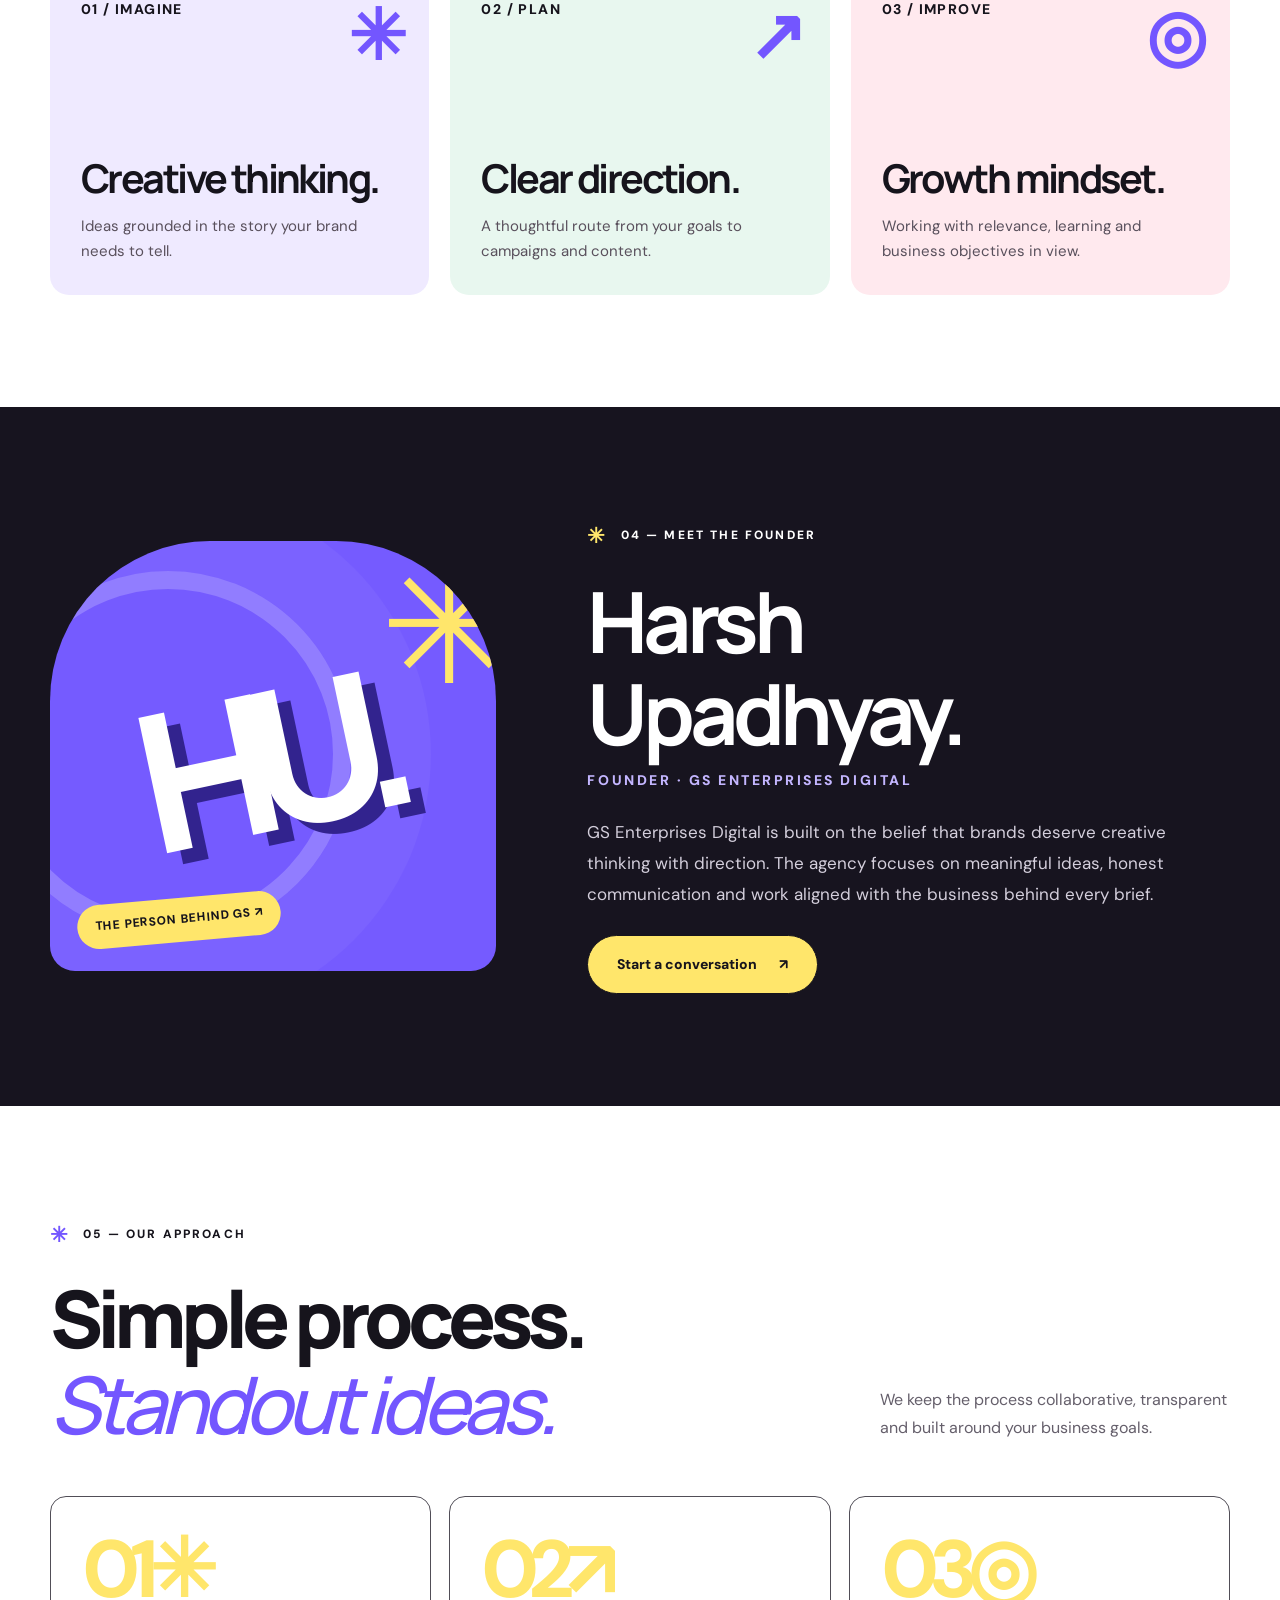
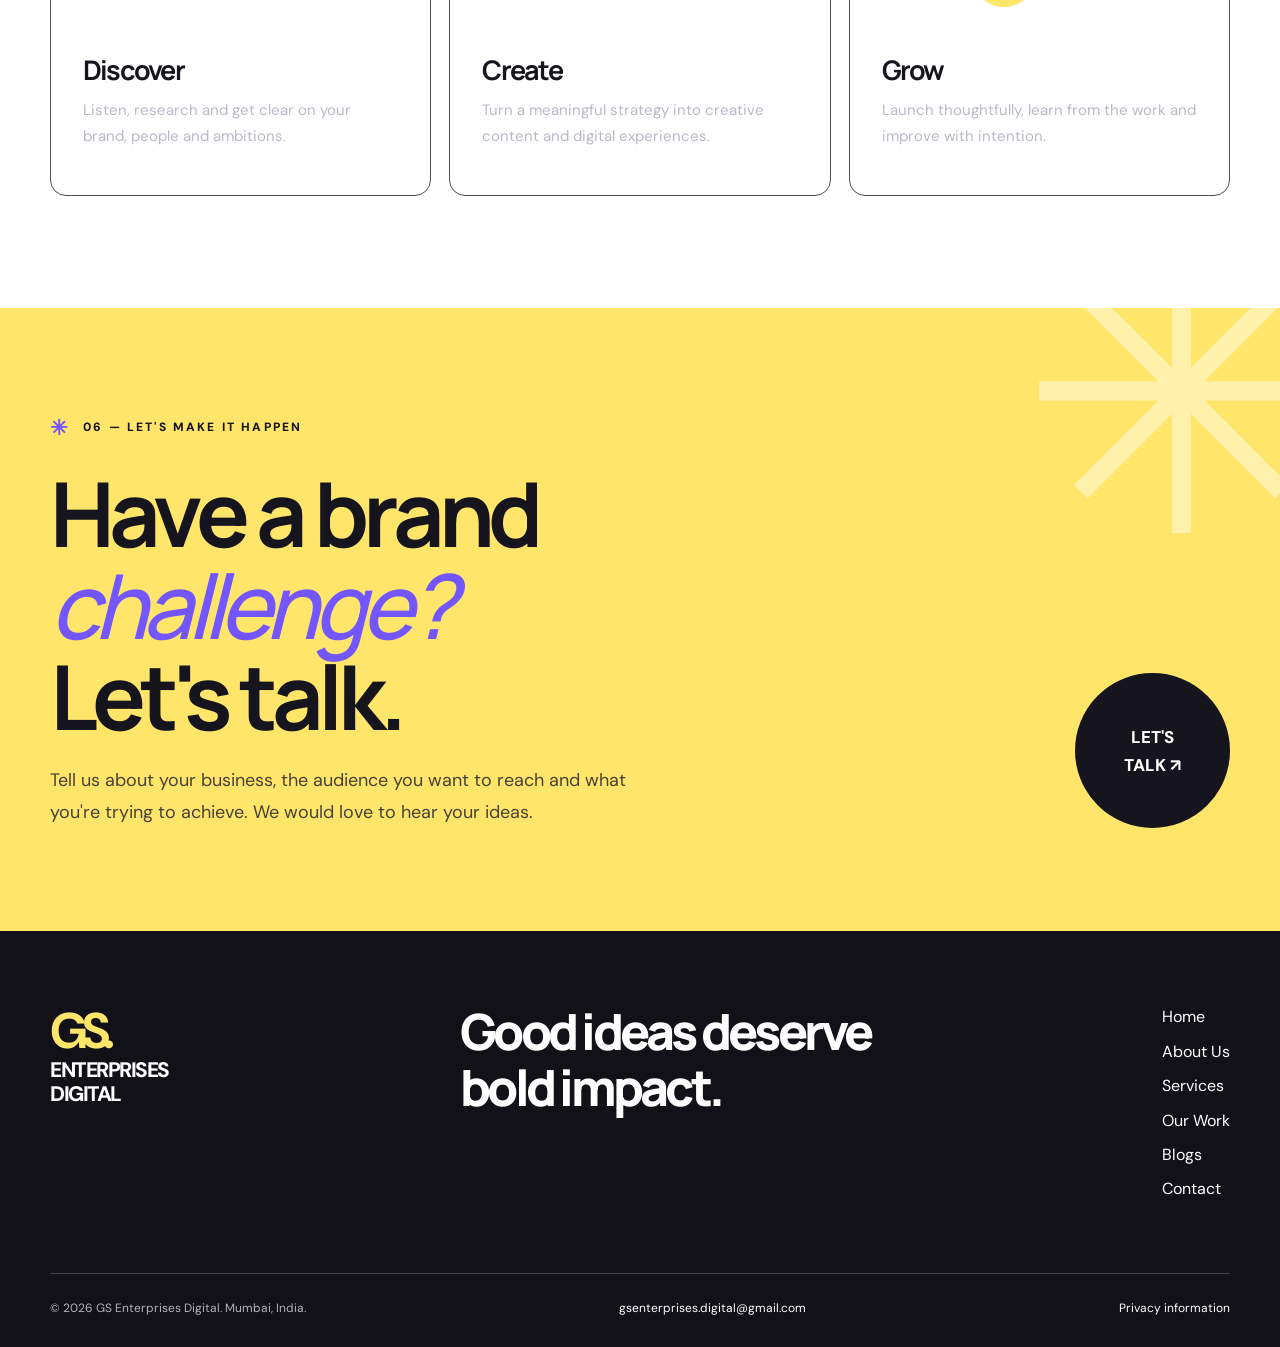
==== commit efe586dc: "Update about.html" ====
--- a/about.html
+++ b/about.html
@@ -1,4 +1,14 @@
 <!DOCTYPE html><html lang="en"><head>
+<!-- Google Analytics 4 | GS Enterprises Digital -->
+<script async src="https://www.googletagmanager.com/gtag/js?id=G-5CF73ZM6JW"></script>
+<script>
+  window.dataLayer = window.dataLayer || [];
+  function gtag(){dataLayer.push(arguments);}
+  gtag('js', new Date());
+  gtag('config', 'G-5CF73ZM6JW');
+</script>
+<!-- End Google Analytics 4 -->
+
 <meta charset="utf-8"><meta name="viewport" content="width=device-width, initial-scale=1">
 <meta name="theme-color" content="#ffe66b"><title>About Us | GS Enterprises Digital — Mumbai Creative Agency</title>
 <meta name="description" content="Get to know GS Enterprises Digital, a Mumbai-based creative marketing agency founded by Harsh Upadhyay. Explore our story, mission, values and approach.">
@@ -156,19 +166,111 @@
   .header .header-inner > .deck {font-size:12px;padding:13px 14px;margin-left:auto}
   .header .menu {width:45px;height:45px}
 }
+
+/* ABOUT PAGE: STEP 1 ONLY — align top navigation and hero with latest Home.
+   All sections below hero, enquiry links and original scripts remain as supplied. */
+.about-home-header{font-family:'Outfit',Arial,sans-serif;background:#ffffffed;color:#111;border-bottom:1px solid #efeaf1}
+.about-home-header .shell.header-inner{width:min(1200px,calc(100% - 80px));max-width:1200px;height:112px;gap:24px}
+.about-home-header .brand{max-width:145px;width:145px;flex:none}
+.about-home-header .brand img{width:128px;height:74px;object-fit:contain}
+.about-home-header .nav{flex:0 1 auto;margin-left:auto;margin-right:auto;gap:clamp(28px,3.8vw,72px);justify-content:initial;align-items:center}
+.about-home-header .nav-link{font-size:16px;font-weight:400;color:#111;white-space:nowrap}
+.about-home-header .deck{font-size:14px;padding:14px 29px;background:#000;color:#fff;border-radius:999px;font-weight:600}
+.about-home-header .menu{display:grid;width:54px;height:54px;border-radius:50%;border:1px solid #111;background:#fff;color:#111}
+.about-home-header .menu span{width:19px;height:2px}
+.about-home-header .mobile-drawer{font-family:'Outfit',Arial,sans-serif}
+.about-page-hero.about-reference-hero{background:#fff;color:#000;min-height:0;isolation:isolate;overflow:hidden;font-family:'Outfit',Arial,sans-serif}
+.about-page-hero.about-reference-hero::before,.about-page-hero.about-reference-hero::after{content:none;display:none}
+.about-reference-main{text-align:center;padding-top:79px;display:flex;flex-direction:column;align-items:center;justify-content:flex-start}
+.about-reference-main .about-reference-title{font-family:'Outfit',Arial,sans-serif;font-size:clamp(60px,6.75vw,94px);font-weight:700;letter-spacing:-.063em;line-height:.99;max-width:1220px;margin:0 auto;color:#000}
+.about-reference-title .line{display:block}
+.about-reference-main .about-reference-subtitle{font-family:'Outfit',Arial,sans-serif;font-size:26px;font-weight:400;line-height:1.35;margin:42px auto 0;color:#111}
+.about-reference-art{position:relative;width:100%;height:385px;margin-top:42px;overflow:hidden;pointer-events:none}
+.about-reference-art svg{display:block;position:absolute;width:100%;height:100%;left:0;top:0;min-width:980px}
+.about-reference-meta{display:flex;justify-content:space-between;align-items:center;gap:15px;padding:15px 0 20px;font-size:11px;font-weight:700;letter-spacing:.13em;text-transform:uppercase;color:#79717d}
+.about-reference-meta a{color:#7028ea;white-space:nowrap}
+.about-reference-intro{padding:28px 0 42px;border-top:1px solid #ece6ed}
+.about-reference-intro p{font-family:'Outfit',Arial,sans-serif;font-size:17px;line-height:1.75;max-width:760px;margin:0 auto;text-align:center;color:#5c5662}
+.about-reference-hero + .marquee{margin:0;transform:none}
+@media(max-width:1140px){
+ .about-home-header .nav{gap:clamp(16px,2.4vw,34px)}
+ .about-home-header .deck{padding:13px 18px}
+ .about-reference-main .about-reference-title{font-size:clamp(56px,7.2vw,83px)}
+}
+@media(max-width:930px){
+ .about-home-header .shell.header-inner{min-height:90px;height:90px;width:calc(100% - 50px)}
+ .about-home-header .nav{display:none}
+ .about-home-header .header-inner>.deck{margin-left:auto}
+ .about-reference-main{padding-top:78px}
+ .about-reference-main .about-reference-title{font-size:clamp(51px,8.2vw,74px)}
+ .about-reference-main .about-reference-subtitle{font-size:23px;margin-top:30px}
+ .about-reference-art{height:330px;margin-top:34px}
+ .about-reference-art svg{width:1300px;max-width:none;left:50%;transform:translateX(-50%)}
+}
+@media(max-width:640px){
+ .about-home-header .shell.header-inner{min-height:76px;height:76px;width:calc(100% - 34px);gap:12px}
+ .about-home-header .brand{width:107px}
+ .about-home-header .brand img{width:107px;height:58px}
+ .about-home-header .deck{font-size:11px;padding:10px 12px;margin-left:auto}
+ .about-home-header .menu{width:43px;height:43px}
+ .about-reference-main{padding-top:72px;width:calc(100% - 34px)}
+ .about-reference-main .about-reference-title{font-size:clamp(36px,9.5vw,58px);letter-spacing:-.065em;line-height:1.03;max-width:100%}
+ .about-reference-main .about-reference-subtitle{font-size:19px;margin-top:28px}
+ .about-reference-art{height:245px;margin-top:33px}
+ .about-reference-art svg{width:930px;min-width:930px;left:50%;transform:translateX(-51%)}
+ .about-reference-meta{flex-wrap:wrap;justify-content:center;text-align:center;font-size:9px;letter-spacing:.06em;gap:9px 15px;padding:13px 0 18px}
+ .about-reference-intro{padding:24px 0 33px}
+ .about-reference-intro p{font-size:15px}
+}
+@media(prefers-reduced-motion:no-preference){
+ .about-reference-art svg{animation:aboutIllustrationEnter 1.1s ease-out both}
+ @keyframes aboutIllustrationEnter{from{opacity:0}to{opacity:1}}
+}
+
 </style>
-<script>document.documentElement.classList.add('js')</script><link href="https://fonts.googleapis.com/css2?family=Outfit:wght@400;500;600;700;800;900&display=swap" rel="stylesheet"></head><body><a class="skip" href="#main">Skip to content</a><div id="scrollProgress" class="scroll-progress" aria-hidden="true"></div><header class="header" id="header"><div class="shell header-inner">
+<script>document.documentElement.classList.add('js')</script><link href="https://fonts.googleapis.com/css2?family=Outfit:wght@400;500;600;700;800;900&display=swap" rel="stylesheet"></head><body><a class="skip" href="#main">Skip to content</a><div id="scrollProgress" class="scroll-progress" aria-hidden="true"></div><header class="header about-home-header" id="header"><div class="shell header-inner">
 <a aria-label="GS Enterprises Digital — Home" class="brand" href="index.html#home"><img alt="GS Enterprises Digital logo" height="86" src="[data-uri]" width="135"/></a>
 <nav aria-label="Main navigation" class="nav"><a class="nav-link" href="index.html#home">Home</a><a class="nav-link" href="about.html" aria-current="page">About us</a><a class="nav-link" href="services.html">Services</a><a class="nav-link" href="index.html#blogs">Blogs</a><a class="nav-link" href="contact.html">Contact</a></nav>
 <a class="deck" href="https://drive.google.com/drive/folders/18ghTHgUfqfgB1hrkVBEHju1pK_6SHoc3" rel="noopener noreferrer" target="_blank">View our deck <span aria-hidden="true">↗</span></a>
 <button aria-controls="mobileDrawer" aria-expanded="false" aria-label="Open navigation menu" class="menu" id="menu" type="button"><span></span><span></span></button>
 </div><nav aria-label="Mobile navigation" class="mobile-drawer" id="mobileDrawer" inert=""><a href="index.html#home">Home</a><a href="about.html">About us</a><a href="services.html">Services</a><a href="index.html#blogs">Blogs</a><a href="contact.html">Contact</a><a class="deck" href="https://drive.google.com/drive/folders/18ghTHgUfqfgB1hrkVBEHju1pK_6SHoc3" rel="noopener noreferrer" target="_blank">View our deck ↗</a></nav></header><main id="main">
-<section class="about-page-hero" aria-labelledby="aboutHeading">
-  <div class="shell about-hero-shell">
-    <div class="about-hero-top reveal"><span class="about-hero-overline">About us / GS Enterprises</span><span class="about-location">Mumbai, India</span></div>
-    <h1 class="about-hero-title reveal" id="aboutHeading"><span class="line">Ideas with</span><span class="line"><em>purpose.</em> Impact</span><span class="line">by <span class="outlined">design.</span></span></h1>
-    <div class="about-hero-sub reveal"><strong>Not another ordinary<br>digital agency.</strong><p>We're a creative-minded team of thinkers and makers who believe the best results start with better questions, bolder ideas and thoughtful execution.</p><a class="about-scroll" href="#our-story" aria-label="Discover our story">↓</a></div>
+<section aria-labelledby="aboutHeading" class="about-page-hero about-reference-hero">
+  <div class="shell about-reference-main">
+    <h1 class="about-reference-title" id="aboutHeading"><span class="line">Ideas with purpose.</span><span class="line">Impact by design.</span></h1>
+    <p class="about-reference-subtitle">Not another ordinary digital agency.</p>
   </div>
+  <div class="about-reference-art" aria-hidden="true"><svg focusable="false" preserveaspectratio="xMidYMin slice" role="presentation" viewbox="0 0 1440 425" xmlns="http://www.w3.org/2000/svg">
+<!-- Left hand-drawn wire spiral -->
+<path d="M104 42C31 43 30 65 102 67C172 69 166 94 101 97C28 100 22 121 100 126C175 132 173 153 101 158C25 162 25 185 102 190C175 196 176 219 106 220C39 222 24 242 102 248" fill="none" opacity=".84" stroke="#161616" stroke-linecap="round" stroke-width="1.55"></path>
+<!-- Smaller time/idea icon -->
+<circle cx="470" cy="97" fill="#fff" r="40" stroke="#111" stroke-width="3"></circle>
+<circle cx="470" cy="97" fill="#fff" r="31" stroke="#111" stroke-width="1.6"></circle>
+<path d="M470 77V97H488" fill="none" stroke="#111" stroke-linecap="round" stroke-width="2.3"></path>
+<path d="M438 89C420 100 421 121 438 136" fill="none" stroke="#20184a" stroke-linecap="round" stroke-width="4"></path>
+<!-- Original character illustration on soft lavender circle -->
+<circle cx="737" cy="295" fill="#f2e7fa" r="205"></circle>
+<path d="M590 352Q652 315 723 346T887 341" fill="none" stroke="#ddc6f8" stroke-width="3"></path>
+<path d="M628 249Q626 207 656 201Q660 175 681 182Q704 181 704 215Q726 239 706 261L698 297L633 297Z" fill="#151515"></path>
+<path d="M653 251Q674 234 691 253L692 290L658 310L641 289Z" fill="#fff" stroke="#111" stroke-linejoin="round" stroke-width="2.8"></path>
+<path d="M671 269Q678 279 687 270" fill="none" stroke="#111" stroke-linecap="round" stroke-width="2.8"></path>
+<path d="M650 305Q606 316 607 366L599 425H738L729 364Q720 316 692 308L670 329Z" fill="#fff" stroke="#111" stroke-width="3"></path>
+<path d="M668 328L677 381M681 327L696 382" fill="none" stroke="#111" stroke-width="2"></path>
+<path d="M702 358Q741 331 768 349" fill="none" stroke="#111" stroke-linecap="round" stroke-width="3"></path>
+<!-- Window / digital board line art -->
+<path d="M771 270L889 254V394L771 411Z" fill="#fff" stroke="#111" stroke-linejoin="round" stroke-width="2.8"></path>
+<path d="M810 265V405M850 259V400M771 316L889 300M772 359L889 346" stroke="#111" stroke-width="2.1"></path>
+<path d="M840 301L859 308L855 329L835 321Z" fill="#d6bbff" stroke="#111" stroke-width="2"></path>
+<!-- Small creative spark -->
+<path d="M975 202L978 236M959 218L993 220M966 207L989 231M990 208L966 232" stroke="#171717" stroke-linecap="round" stroke-width="1.8"></path>
+<!-- Looping lavender ribbon entering from the right -->
+<path d="M919 208C988 263 1064 334 1120 316C1166 301 1100 223 1145 124C1171 67 1203 41 1241 55C1332 87 1325 214 1253 282C1216 318 1299 346 1468 354" fill="none" stroke="#d5baff" stroke-linecap="round" stroke-linejoin="round" stroke-width="47"></path>
+</svg></div>
+  <div class="shell about-reference-meta">
+    <span>About us / GS Enterprises</span>
+    <a href="#our-story">Explore our story ↓</a>
+    <span>Mumbai, India</span>
+  </div>
+  <div class="shell about-reference-intro"><p>We're a creative-minded team of thinkers and makers who believe the best results start with better questions, bolder ideas and thoughtful execution.</p></div>
 </section>
 <div class="marquee" aria-label="Creative thinking. Clear direction. Ideas into impact."><div class="marquee-track" aria-hidden="true"><div class="marquee-line">CREATIVE THINKING <b>✳</b> CLEAR DIRECTION <b>✳</b> IDEAS INTO IMPACT <b>✳</b> STRATEGY WITH SOUL <b>✳</b></div><div class="marquee-line">CREATIVE THINKING <b>✳</b> CLEAR DIRECTION <b>✳</b> IDEAS INTO IMPACT <b>✳</b> STRATEGY WITH SOUL <b>✳</b></div></div></div>
 <section class="section about-story" id="our-story" aria-labelledby="storyTitle"><div class="shell about-story-grid">
